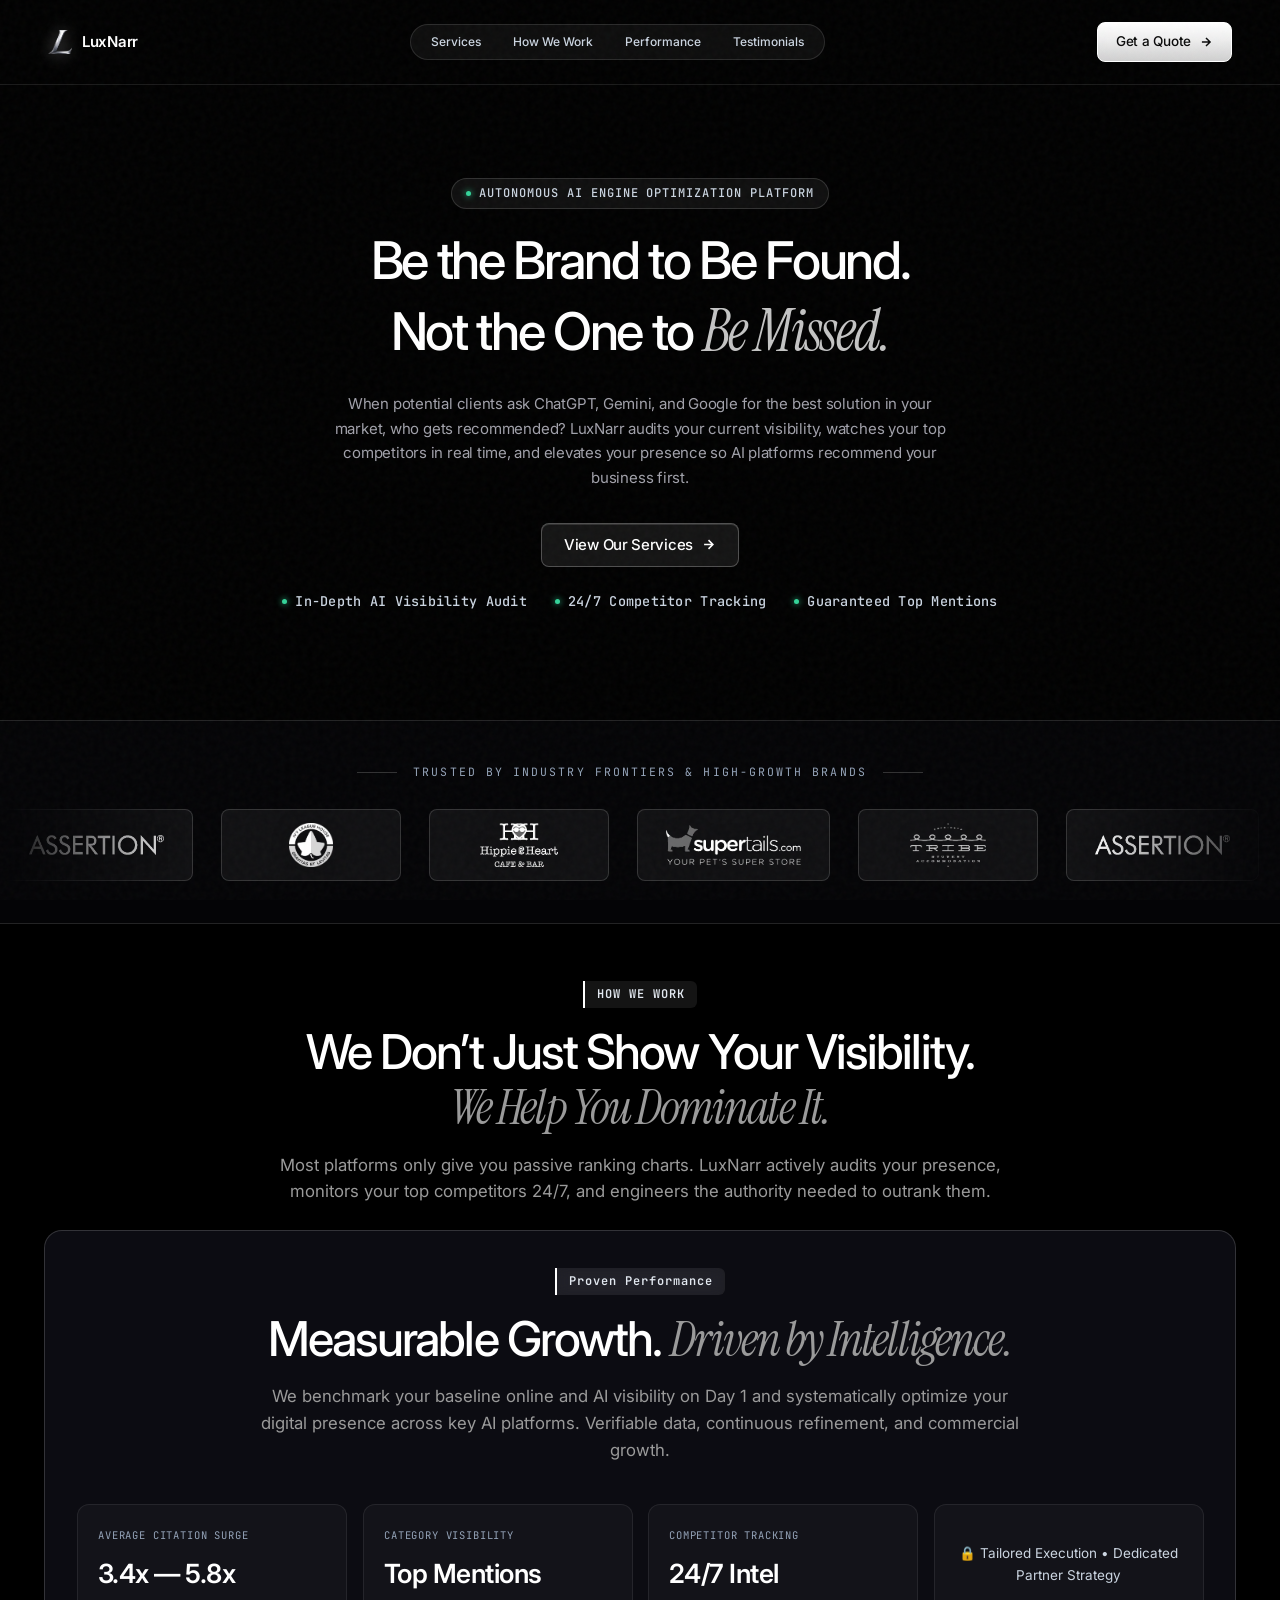
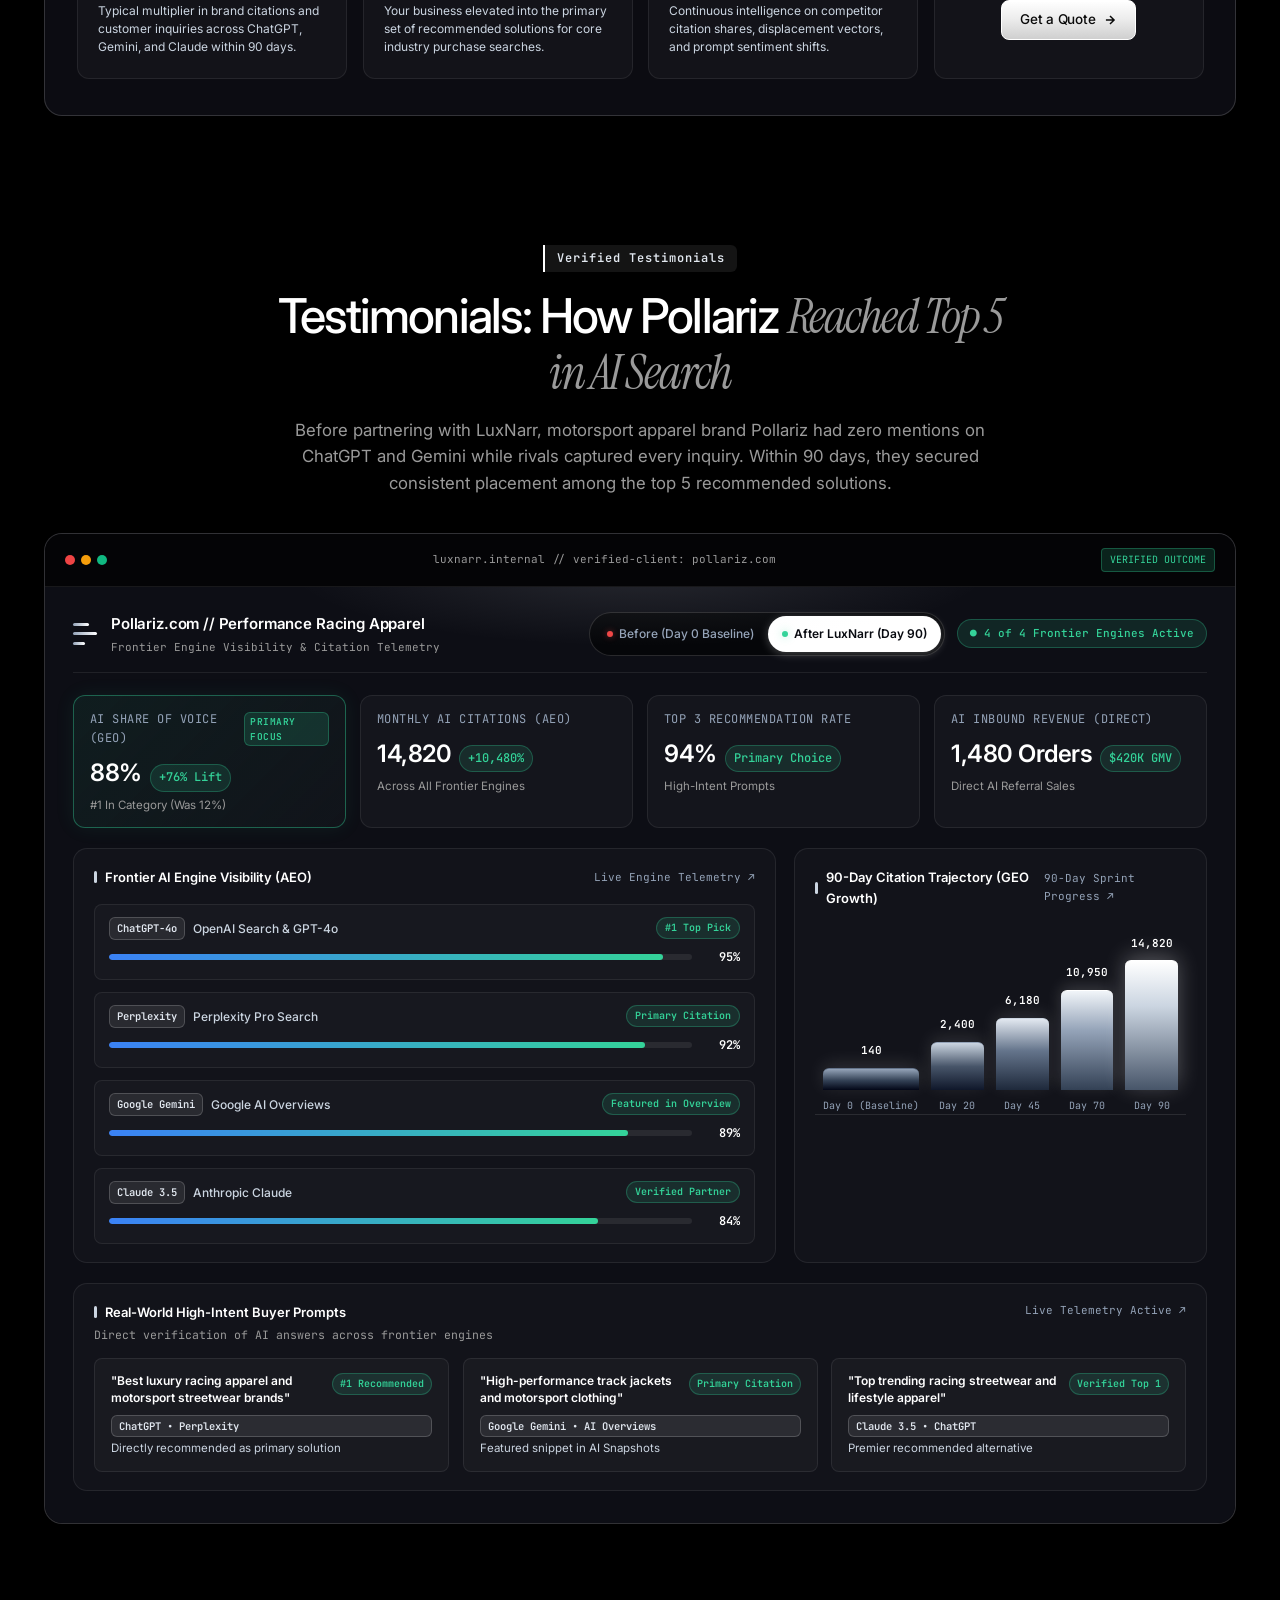
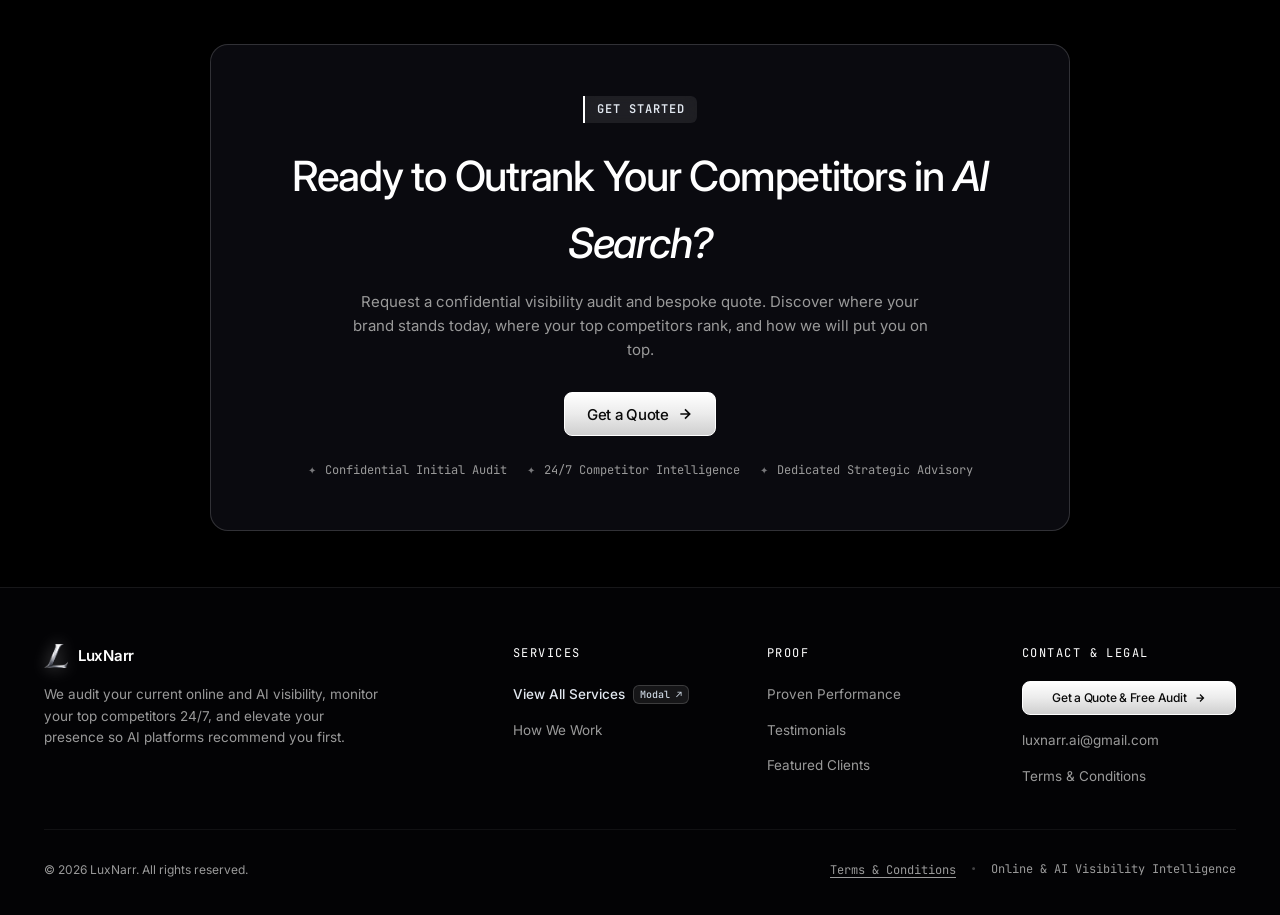
==== index.html @ e57c273e "Initial commit: LuxNarr landing page and assets" ====
<!DOCTYPE html>
<html lang="en">
<head>
  <meta charset="UTF-8">
  <meta name="viewport" content="width=device-width, initial-scale=1.0">
  <title>LuxNarr.ai — Autonomous AI Engine Optimization (GEO/AEO) & Growth Platform</title>
  <meta name="description" content="We audit your current online and AI visibility, monitor your top competitors in real time, and elevate your presence so AI platforms recommend you first.">

  <!-- Canonical & Robots -->
  <link rel="canonical" href="https://luxnarr.com/">
  <meta name="robots" content="index, follow">

  <!-- Open Graph Meta Tags -->
  <meta property="og:site_name" content="LuxNarr">
  <meta property="og:type" content="website">
  <meta property="og:url" content="https://luxnarr.com/">
  <meta property="og:title" content="LuxNarr.ai — Autonomous AI Engine Optimization (GEO/AEO) & Growth Platform">
  <meta property="og:description" content="We audit your current online and AI visibility, monitor your top competitors in real time, and elevate your presence so AI platforms recommend you first.">
  <meta property="og:image" content="https://luxnarr.com/assets/logo_clean.png">

  <!-- Twitter Card Meta Tags -->
  <meta name="twitter:card" content="summary_large_image">
  <meta name="twitter:url" content="https://luxnarr.com/">
  <meta name="twitter:title" content="LuxNarr.ai — Autonomous AI Engine Optimization (GEO/AEO) & Growth Platform">
  <meta name="twitter:description" content="We audit your current online and AI visibility, monitor your top competitors in real time, and elevate your presence so AI platforms recommend you first.">
  <meta name="twitter:image" content="https://luxnarr.com/assets/logo_clean.png">

  <!-- Force black immediately to prevent white flash -->
  <style>
    html, body { background: #000000 !important; color: #ffffff; }
  </style>

  <!-- Google Fonts: Inter (variable) + Instrument Serif (italic) + JetBrains Mono -->
  <link rel="preconnect" href="https://fonts.googleapis.com">
  <link rel="preconnect" href="https://fonts.gstatic.com" crossorigin>
  <link href="https://fonts.googleapis.com/css2?family=Instrument+Serif:ital@1&family=Inter:ital,opsz,wght@0,14..32,100..900&family=JetBrains+Mono:wght@400;500;600&display=swap" rel="stylesheet">

  <!-- Favicon: Metallic Monogram Mark -->
  <link rel="icon" type="image/png" href="assets/logo_clean.png">

  <link rel="stylesheet" href="styles.css?v=20">
</head>
<body>

  <!-- Film Grain Overlay -->
  <div class="grain" aria-hidden="true"></div>

  <!-- CloudFront Atmospheric Background Video -->
  <div class="hero-photo" aria-hidden="true">
    <video autoplay muted loop playsinline preload="auto" src="https://d8j0ntlcm91z4.cloudfront.net/user_38xzZboKViGWJOttwIXH07lWA1P/hf_20260818_072341_50851634-bbc3-4c33-9acc-7647d4db44aa.mp4" class="hero-video-bg"></video>
    <div class="hero-video-scrim"></div>
  </div>

  <div class="page-wrapper">
    <!-- TOP ROW: LUXNARR LOGO, PRIMARY NAVIGATION & GET A QUOTE -->
    <header class="header" id="site-header">
      <!-- Left: Logo Mark -->
      <a href="#top" class="logo appear appear--scale" aria-label="LuxNarr Home" style="--d: 0.08s;">
        <img src="assets/logo_clean.png" alt="LuxNarr" class="brand-logo-img" width="24" height="24">
        <span class="logo-text">LuxNarr</span>
      </a>

      <!-- Center: Navigation Menu (Issues 9 & 18) -->
      <nav class="header-nav appear appear--soft" aria-label="Main Navigation" style="--d: 0.12s;">
        <button type="button" class="header-nav-link open-services-modal-btn">Services</button>
        <a href="#how-it-works" class="header-nav-link">How We Work</a>
        <a href="#performance" class="header-nav-link">Performance</a>
        <a href="#testimonials" class="header-nav-link">Testimonials</a>
      </nav>

      <!-- Right: Get a Quote Button -->
      <button type="button" class="btn btn-solid open-quote-btn appear appear--scale" style="--d: 0.18s;">
        <span>Get a Quote</span>
        <svg class="btn-arrow" width="14" height="14" viewBox="0 0 24 24" fill="none" stroke="currentColor" stroke-width="2.5"><path d="M5 12h14M12 5l7 7-7 7"/></svg>
      </button>
    </header>

    <main>
      <!-- HERO SECTION -->
      <section class="hero" id="top">
        <div class="hero-copy">
          <!-- Eyebrow & Masked Headline (Issue 21: removed redundant brand line to elevate value prop) -->
          <div class="hero-eyebrow appear appear--soft" style="--d: 0.08s;">
            <span class="highlight-dot"></span> Autonomous AI Engine Optimization Platform
          </div>
          <h1 class="hero-headline">
            <span class="headline-line appear appear--mask" style="--d: 0.18s;">
              Be the Brand to Be Found.
            </span>
            <span class="headline-line appear appear--mask" style="--d: 0.32s;">
              Not the One to <em>Be Missed.</em>
            </span>
          </h1>

          <!-- Lede Copy -->
          <p class="lede appear appear--soft" style="--d: 0.70s;">
            When potential clients ask ChatGPT, Gemini, and Google for the best solution in your market, who gets recommended? LuxNarr audits your current visibility, watches your top competitors in real time, and elevates your presence so AI platforms recommend your business first.
          </p>

          <!-- Hero Action Button (Issue 20: distinct secondary button style) -->
          <div class="hero-actions appear appear--soft" style="--d: 0.85s;">
            <button type="button" class="btn btn-secondary btn-hero open-services-modal-btn">
              <span>View Our Services</span>
              <svg class="btn-arrow" width="15" height="15" viewBox="0 0 24 24" fill="none" stroke="currentColor" stroke-width="2.5"><path d="M5 12h14M12 5l7 7-7 7"/></svg>
            </button>
          </div>

          <!-- Subtle Highlights -->
          <div class="hero-highlights appear appear--soft" style="--d: 1.00s;">
            <span class="highlight-item"><span class="highlight-dot"></span> In-Depth AI Visibility Audit</span>
            <span class="highlight-item"><span class="highlight-dot"></span> 24/7 Competitor Tracking</span>
            <span class="highlight-item"><span class="highlight-dot"></span> Guaranteed Top Mentions</span>
          </div>
        </div>
      </section>

      <!-- CLIENT MARQUEE -->
      <section class="clients-section" id="clients">
        <div class="marquee-title reveal-on-scroll reveal-soft">TRUSTED BY INDUSTRY FRONTIERS & HIGH-GROWTH BRANDS</div>
        <div class="marquee-track-wrapper reveal-on-scroll reveal-scale stagger-1">
          <div class="marquee-track">
            <!-- Set 1 -->
            <div class="marquee-logo-card"><img src="assets/logos_clean/images-3_png_clean.png?v=2" alt="Enterprise Client Partner" class="client-logo-img" width="484" height="70" loading="lazy" decoding="async"></div>
            <div class="marquee-logo-card"><img src="assets/logos_clean/images_png_clean.png?v=2" alt="Strategic Global Brand" class="client-logo-img" width="446" height="446" loading="lazy" decoding="async"></div>
            <div class="marquee-logo-card"><img src="assets/logos_clean/images-2_png_clean.png?v=2" alt="Global Growth Partner" class="client-logo-img" width="206" height="115" loading="lazy" decoding="async"></div>
            <div class="marquee-logo-card"><img src="assets/logos_clean/images-4_png_clean.png?v=2" alt="Institutional Technology Client" class="client-logo-img" width="378" height="113" loading="lazy" decoding="async"></div>
            <div class="marquee-logo-card"><img src="assets/logos_clean/images-4_jpeg_clean.png?v=2" alt="High-Growth Innovator" class="client-logo-img" width="197" height="115" loading="lazy" decoding="async"></div>
            <!-- Set 2 (Continuous Loop) -->
            <div class="marquee-logo-card"><img src="assets/logos_clean/images-3_png_clean.png?v=2" alt="Enterprise Client Partner" class="client-logo-img" width="484" height="70" loading="lazy" decoding="async"></div>
            <div class="marquee-logo-card"><img src="assets/logos_clean/images_png_clean.png?v=2" alt="Strategic Global Brand" class="client-logo-img" width="446" height="446" loading="lazy" decoding="async"></div>
            <div class="marquee-logo-card"><img src="assets/logos_clean/images-2_png_clean.png?v=2" alt="Global Growth Partner" class="client-logo-img" width="206" height="115" loading="lazy" decoding="async"></div>
            <div class="marquee-logo-card"><img src="assets/logos_clean/images-4_png_clean.png?v=2" alt="Institutional Technology Client" class="client-logo-img" width="378" height="113" loading="lazy" decoding="async"></div>
            <div class="marquee-logo-card"><img src="assets/logos_clean/images-4_jpeg_clean.png?v=2" alt="High-Growth Innovator" class="client-logo-img" width="197" height="115" loading="lazy" decoding="async"></div>
          </div>
        </div>
      </section>

      <!-- HOW WE WORK SECTION -->
      <section class="platform-section" id="how-it-works">
        <div class="content-container">
          <div class="section-header reveal-on-scroll reveal-soft" style="margin-bottom: 0;">
            <span class="section-tag">HOW WE WORK</span>
            <h2 class="section-title">We Don’t Just Show Your Visibility.<br><em>We Help You Dominate It.</em></h2>
            <p class="section-desc">
              Most platforms only give you passive ranking charts. LuxNarr actively audits your presence, monitors your top competitors 24/7, and engineers the authority needed to outrank them.
            </p>
          </div>
        </div>
      </section>

      <!-- PROVEN PERFORMANCE (STRATEGIC IMPACT) -->
      <section class="platform-section" id="performance">
        <div class="content-container">
          <div class="scorecard-panel reveal-on-scroll reveal-scale" style="background: rgba(18, 18, 26, 0.7);">
            <div class="section-header" style="margin-bottom: 40px;">
              <span class="section-tag">Proven Performance</span>
              <h2 class="section-title">Measurable Growth. <em>Driven by Intelligence.</em></h2>
              <p class="section-desc">
                We benchmark your baseline online and AI visibility on Day 1 and systematically optimize your digital presence across key AI platforms. Verifiable data, continuous refinement, and commercial growth.
              </p>
            </div>

            <div class="scorecard-grid">
              <div class="score-card reveal-on-scroll reveal-soft stagger-1">
                <div class="score-lbl">AVERAGE CITATION SURGE</div>
                <div class="score-val">3.4x — 5.8x</div>
                <div class="score-diff" style="color: #cbd5e1;">Typical multiplier in brand citations and customer inquiries across ChatGPT, Gemini, and Claude within 90 days.</div>
              </div>
              <div class="score-card reveal-on-scroll reveal-soft stagger-2">
                <div class="score-lbl">CATEGORY VISIBILITY</div>
                <div class="score-val">Top Mentions</div>
                <div class="score-diff" style="color: #cbd5e1;">Your business elevated into the primary set of recommended solutions for core industry purchase searches.</div>
              </div>
              <div class="score-card reveal-on-scroll reveal-soft stagger-3">
                <div class="score-lbl">COMPETITOR TRACKING</div>
                <div class="score-val">24/7 Intel</div>
                <div class="score-diff" style="color: #cbd5e1;">Continuous intelligence on competitor citation shares, displacement vectors, and prompt sentiment shifts.</div>
              </div>
              <div class="score-card reveal-on-scroll reveal-soft stagger-4" style="display: flex; flex-direction: column; justify-content: center; align-items: center; text-align: center;">
                <div style="font-size: var(--text-sm); color: #cbd5e1; margin-bottom: 14px;">🔒 Tailored Execution • Dedicated Partner Strategy</div>
                <button type="button" class="btn btn-solid open-quote-btn">
                  <span>Get a Quote</span>
                  <svg class="btn-arrow" width="14" height="14" viewBox="0 0 24 24" fill="none" stroke="currentColor" stroke-width="2.5"><path d="M5 12h14M12 5l7 7-7 7"/></svg>
                </button>
              </div>
            </div>
          </div>
        </div>
      </section>

      <!-- TESTIMONIALS (PROVEN OUTCOMES: POLLARIZ) -->
      <section class="platform-section" id="testimonials">
        <div class="content-container">
          <div class="section-header reveal-on-scroll reveal-soft">
            <span class="section-tag">Verified Testimonials</span>
            <h2 class="section-title">Testimonials: How Pollariz <em>Reached Top 5 in AI Search</em></h2>
            <p class="section-desc">
              Before partnering with LuxNarr, motorsport apparel brand Pollariz had zero mentions on ChatGPT and Gemini while rivals captured every inquiry. Within 90 days, they secured consistent placement among the top 5 recommended solutions.
            </p>
          </div>

          <!-- Dossier Mockup Frame with Authentic SEO/AEO/GEO Dashboard UI -->
          <div class="case-study-frame reveal-on-scroll reveal-scale">
            <div class="frame-header">
              <div class="frame-dots">
                <span class="dot red"></span>
                <span class="dot yellow"></span>
                <span class="dot green"></span>
              </div>
              <span class="frame-url">luxnarr.internal // verified-client: pollariz.com</span>
              <span class="frame-badge">VERIFIED OUTCOME</span>
            </div>

            <!-- Single Unified Realistic SEO/AEO/GEO Dashboard UI -->
            <div class="dash-board-ui" id="pollariz-dash-ui">
              <!-- Top Bar: Brand, Status, and Direct Before/After Toggle Pill -->
              <div class="dash-top-bar">
                <div class="dash-brand-block">
                  <div class="dash-brand-icon" aria-hidden="true">
                    <span></span><span></span><span></span>
                  </div>
                  <div>
                    <span class="dash-brand-name">Pollariz.com // Performance Racing Apparel</span>
                    <div class="dash-brand-sub">Frontier Engine Visibility &amp; Citation Telemetry</div>
                  </div>
                </div>

                <!-- Direct Before/After Toggle on top of the dashboard -->
                <div class="dash-toggle-wrap">
                  <div class="dash-toggle-group" role="tablist" aria-label="Pollariz Performance Timeline">
                    <button type="button" class="dash-toggle-btn" id="btn-show-before" role="tab" aria-selected="false">
                      <span class="toggle-dot toggle-dot-red" aria-hidden="true"></span>
                      <span>Before (Day 0 Baseline)</span>
                    </button>
                    <button type="button" class="dash-toggle-btn active" id="btn-show-after" role="tab" aria-selected="true">
                      <span class="toggle-dot toggle-dot-active" aria-hidden="true"></span>
                      <span>After LuxNarr (Day 90)</span>
                    </button>
                  </div>
                  <span class="dash-status-pill" id="dash-status-pill">● 4 of 4 Frontier Engines Active</span>
                </div>
              </div>

              <!-- 4 Core SEO / AEO / GEO KPI Cards -->
              <div class="dash-kpi-strip">
                <div class="dash-kpi-card dash-kpi-card--hero reveal-on-scroll reveal-soft stagger-1">
                  <div class="dash-kpi-lbl">AI Share of Voice (GEO) <span class="hero-kpi-badge">Primary Focus</span></div>
                  <div class="dash-kpi-val-row">
                    <span class="dash-kpi-num" id="dash-kpi-share">88%</span>
                    <span class="dash-mini-badge badge-pos" id="dash-badge-share">+76% Lift</span>
                  </div>
                  <div class="dash-kpi-subtext" id="dash-sub-share">#1 In Category (Was 12%)</div>
                </div>

                <div class="dash-kpi-card reveal-on-scroll reveal-soft stagger-2">
                  <div class="dash-kpi-lbl">Monthly AI Citations (AEO)</div>
                  <div class="dash-kpi-val-row">
                    <span class="dash-kpi-num" id="dash-kpi-citations">14,820</span>
                    <span class="dash-mini-badge badge-pos" id="dash-badge-citations">+10,480%</span>
                  </div>
                  <div class="dash-kpi-subtext" id="dash-sub-citations">Across All Frontier Engines</div>
                </div>

                <div class="dash-kpi-card reveal-on-scroll reveal-soft stagger-3">
                  <div class="dash-kpi-lbl">Top 3 Recommendation Rate</div>
                  <div class="dash-kpi-val-row">
                    <span class="dash-kpi-num" id="dash-kpi-recs">94%</span>
                    <span class="dash-mini-badge badge-pos" id="dash-badge-recs">Primary Choice</span>
                  </div>
                  <div class="dash-kpi-subtext" id="dash-sub-recs">High-Intent Prompts</div>
                </div>

                <div class="dash-kpi-card reveal-on-scroll reveal-soft stagger-4">
                  <div class="dash-kpi-lbl">AI Inbound Revenue (Direct)</div>
                  <div class="dash-kpi-val-row">
                    <span class="dash-kpi-num" id="dash-kpi-pipeline">1,480 Orders</span>
                    <span class="dash-mini-badge badge-pos" id="dash-badge-pipeline">$420K GMV</span>
                  </div>
                  <div class="dash-kpi-subtext" id="dash-sub-pipeline">Direct AI Referral Sales</div>
                </div>
              </div>


              <!-- Middle Split Grid: Frontier Engine Breakdown + 90-Day Trajectory Chart -->
              <div class="dash-split-grid">
                <!-- Left: Frontier Engine Visibility Breakdown (AEO/GEO) -->
                <div class="dash-card reveal-on-scroll reveal-left stagger-1">
                  <div class="dash-card-header">
                    <span class="dash-card-title">Frontier AI Engine Visibility (AEO)</span>
                    <span class="dash-card-link">Live Engine Telemetry ↗</span>
                  </div>
                  <div class="dash-engine-list">
                    <!-- ChatGPT -->
                    <div class="dash-engine-row">
                      <div class="dash-engine-meta">
                        <span class="dash-engine-tag">ChatGPT-4o</span>
                        <span class="dash-engine-name">OpenAI Search &amp; GPT-4o</span>
                        <span class="dash-engine-status badge-pos" id="engine-chatgpt-badge">#1 Top Pick</span>
                      </div>
                      <div class="dash-engine-bar-wrap">
                        <div class="dash-engine-meter">
                          <div class="dash-engine-fill" id="engine-chatgpt-fill" style="width: 95%;"></div>
                        </div>
                        <span class="dash-engine-pct" id="engine-chatgpt-val">95%</span>
                      </div>
                    </div>

                    <!-- Perplexity -->
                    <div class="dash-engine-row">
                      <div class="dash-engine-meta">
                        <span class="dash-engine-tag">Perplexity</span>
                        <span class="dash-engine-name">Perplexity Pro Search</span>
                        <span class="dash-engine-status badge-pos" id="engine-perp-badge">Primary Citation</span>
                      </div>
                      <div class="dash-engine-bar-wrap">
                        <div class="dash-engine-meter">
                          <div class="dash-engine-fill" id="engine-perp-fill" style="width: 92%;"></div>
                        </div>
                        <span class="dash-engine-pct" id="engine-perp-val">92%</span>
                      </div>
                    </div>

                    <!-- Gemini -->
                    <div class="dash-engine-row">
                      <div class="dash-engine-meta">
                        <span class="dash-engine-tag">Google Gemini</span>
                        <span class="dash-engine-name">Google AI Overviews</span>
                        <span class="dash-engine-status badge-pos" id="engine-gemini-badge">Featured in Overview</span>
                      </div>
                      <div class="dash-engine-bar-wrap">
                        <div class="dash-engine-meter">
                          <div class="dash-engine-fill" id="engine-gemini-fill" style="width: 89%;"></div>
                        </div>
                        <span class="dash-engine-pct" id="engine-gemini-val">89%</span>
                      </div>
                    </div>

                    <!-- Claude -->
                    <div class="dash-engine-row">
                      <div class="dash-engine-meta">
                        <span class="dash-engine-tag">Claude 3.5</span>
                        <span class="dash-engine-name">Anthropic Claude</span>
                        <span class="dash-engine-status badge-pos" id="engine-claude-badge">Verified Partner</span>
                      </div>
                      <div class="dash-engine-bar-wrap">
                        <div class="dash-engine-meter">
                          <div class="dash-engine-fill" id="engine-claude-fill" style="width: 84%;"></div>
                        </div>
                        <span class="dash-engine-pct" id="engine-claude-val">84%</span>
                      </div>
                    </div>
                  </div>
                </div>

                <!-- Right: 90-Day AI Citation Trajectory Chart -->
                <div class="dash-card reveal-on-scroll reveal-right stagger-2">
                  <div class="dash-card-header">
                    <span class="dash-card-title">90-Day Citation Trajectory (GEO Growth)</span>
                    <span class="dash-card-link">90-Day Sprint Progress ↗</span>
                  </div>
                  <div class="dash-stepped-chart">
                    <div class="dash-stepped-col">
                      <span class="dash-stepped-val" id="chart-val-1">140</span>
                      <div class="dash-stepped-bar bar-step-1" id="chart-bar-1"></div>
                      <span class="dash-stepped-label"><span class="dash-day-title">Day 0</span> <span class="dash-day-sub">(Baseline)</span></span>
                    </div>
                    <div class="dash-stepped-col">
                      <span class="dash-stepped-val" id="chart-val-2">2,400</span>
                      <div class="dash-stepped-bar bar-step-2" id="chart-bar-2"></div>
                      <span class="dash-stepped-label">Day 20</span>
                    </div>
                    <div class="dash-stepped-col">
                      <span class="dash-stepped-val" id="chart-val-3">6,180</span>
                      <div class="dash-stepped-bar bar-step-3" id="chart-bar-3"></div>
                      <span class="dash-stepped-label">Day 45</span>
                    </div>
                    <div class="dash-stepped-col">
                      <span class="dash-stepped-val" id="chart-val-4">10,950</span>
                      <div class="dash-stepped-bar bar-step-4" id="chart-bar-4"></div>
                      <span class="dash-stepped-label">Day 70</span>
                    </div>
                    <div class="dash-stepped-col">
                      <span class="dash-stepped-val" id="chart-val-5">14,820</span>
                      <div class="dash-stepped-bar bar-step-5" id="chart-bar-5"></div>
                      <span class="dash-stepped-label">Day 90</span>
                    </div>
                  </div>
                </div>
              </div>

              <!-- Bottom: High-Intent Monitored Buyer Queries (Real Prompts & Proof) -->
              <div class="dash-cohorts-wrap reveal-on-scroll reveal-soft stagger-3">
                <div class="dash-cohort-header">
                  <div>
                    <span class="dash-card-title">Real-World High-Intent Buyer Prompts</span>
                    <div class="dash-cohort-subtitle">Direct verification of AI answers across frontier engines</div>
                  </div>
                  <span class="dash-card-link">Live Telemetry Active ↗</span>
                </div>
                <div class="dash-cohort-grid">
                  <div class="dash-cohort-item reveal-on-scroll reveal-soft stagger-1">
                    <div class="dash-cohort-top">
                      <span class="dash-cohort-query">"Best luxury racing apparel and motorsport streetwear brands"</span>
                      <span class="dash-cohort-badge badge-pos" id="query-badge-1">#1 Recommended</span>
                    </div>
                    <div class="dash-cohort-sub">
                      <span class="dash-engine-tag">ChatGPT • Perplexity</span>
                      <span class="dash-query-desc" id="query-desc-1">Directly recommended as primary solution</span>
                    </div>
                  </div>

                  <div class="dash-cohort-item reveal-on-scroll reveal-soft stagger-2">
                    <div class="dash-cohort-top">
                      <span class="dash-cohort-query">"High-performance track jackets and motorsport clothing"</span>
                      <span class="dash-cohort-badge badge-pos" id="query-badge-2">Primary Citation</span>
                    </div>
                    <div class="dash-cohort-sub">
                      <span class="dash-engine-tag">Google Gemini • AI Overviews</span>
                      <span class="dash-query-desc" id="query-desc-2">Featured snippet in AI Snapshots</span>
                    </div>
                  </div>

                  <div class="dash-cohort-item reveal-on-scroll reveal-soft stagger-3">
                    <div class="dash-cohort-top">
                      <span class="dash-cohort-query">"Top trending racing streetwear and lifestyle apparel"</span>
                      <span class="dash-cohort-badge badge-pos" id="query-badge-3">Verified Top 1</span>
                    </div>
                    <div class="dash-cohort-sub">
                      <span class="dash-engine-tag">Claude 3.5 • ChatGPT</span>
                      <span class="dash-query-desc" id="query-desc-3">Premier recommended alternative</span>
                    </div>
                  </div>
                </div>
              </div>
            </div>
          </div>
        </div>
      </section>

      <!-- CALL TO ACTION BANNER -->
      <section class="platform-section" id="contact">
        <div class="content-container">
          <div class="scorecard-panel reveal-on-scroll reveal-scale" style="text-align: center; max-width: 860px; margin: 0 auto; padding: 50px 30px;">
            <span class="section-tag reveal-on-scroll reveal-soft" style="margin-bottom: 20px;">GET STARTED</span>
            <h2 class="reveal-on-scroll reveal-soft stagger-1" style="font-size: clamp(1.8rem, 3.5vw, 2.6rem); font-weight: 500; letter-spacing: -0.03em; margin-bottom: 14px;">
              Ready to Outrank Your Competitors in <em>AI Search?</em>
            </h2>
            <p class="reveal-on-scroll reveal-soft stagger-2" style="color: var(--muted); font-size: var(--text-base); max-width: 580px; margin: 0 auto 30px; line-height: 1.6;">
              Request a confidential visibility audit and bespoke quote. Discover where your brand stands today, where your top competitors rank, and how we will put you on top.
            </p>
            <button type="button" class="btn btn-solid btn-hero open-quote-btn reveal-on-scroll reveal-scale stagger-3">
              <span>Get a Quote</span>
              <svg class="btn-arrow" width="16" height="16" viewBox="0 0 24 24" fill="none" stroke="currentColor" stroke-width="2.5"><path d="M5 12h14M12 5l7 7-7 7"/></svg>
            </button>
            <div class="reveal-on-scroll reveal-soft stagger-4" style="display: flex; justify-content: center; gap: 20px; font-family: var(--font-mono); font-size: var(--text-xs); color: var(--muted); margin-top: 24px; flex-wrap: wrap;">
              <span><span class="feature-bullet">✦</span> Confidential Initial Audit</span>
              <span><span class="feature-bullet">✦</span> 24/7 Competitor Intelligence</span>
              <span><span class="feature-bullet">✦</span> Dedicated Strategic Advisory</span>
            </div>
          </div>
        </div>
      </section>
    </main>

    <!-- LUXURY FOOTER -->
    <footer class="site-footer">
      <div class="content-container">
        <div class="footer-grid">
          <div class="reveal-on-scroll reveal-soft stagger-1">
            <a href="#top" class="logo" style="margin-bottom: 16px;">
              <img src="assets/logo_clean.png" alt="LuxNarr" class="brand-logo-img" width="24" height="24">
              <span>LuxNarr</span>
            </a>
            <p style="font-size: var(--text-sm); color: var(--muted); line-height: 1.6; max-width: 340px; margin-bottom: 16px;">
              We audit your current online and AI visibility, monitor your top competitors 24/7, and elevate your presence so AI platforms recommend you first.
            </p>
          </div>

          <div class="reveal-on-scroll reveal-soft stagger-2">
            <div class="footer-col-title">Services</div>
            <ul class="footer-links-list">
              <li>
                <button type="button" class="open-services-modal-btn footer-action-btn">
                  <span>View All Services</span>
                  <span class="footer-action-badge">Modal ↗</span>
                </button>
              </li>
              <li><a href="#how-it-works" class="footer-nav-link"><span>How We Work</span><span class="footer-link-arrow">→</span></a></li>
            </ul>
          </div>

          <div class="reveal-on-scroll reveal-soft stagger-3">
            <div class="footer-col-title">Proof</div>
            <ul class="footer-links-list">
              <li><a href="#performance" class="footer-nav-link"><span>Proven Performance</span><span class="footer-link-arrow">→</span></a></li>
              <li><a href="#testimonials" class="footer-nav-link"><span>Testimonials</span><span class="footer-link-arrow">→</span></a></li>
              <li><a href="#clients" class="footer-nav-link"><span>Featured Clients</span><span class="footer-link-arrow">→</span></a></li>
            </ul>
          </div>

          <div class="reveal-on-scroll reveal-soft stagger-4">
            <div class="footer-col-title">Contact &amp; Legal</div>
            <div style="margin-bottom: 12px;">
              <button type="button" class="btn btn-solid btn-sm open-quote-btn" style="width: 100%; justify-content: center;">
                <span>Get a Quote &amp; Free Audit</span>
                <svg class="btn-arrow" width="12" height="12" viewBox="0 0 24 24" fill="none" stroke="currentColor" stroke-width="2.5"><path d="M5 12h14M12 5l7 7-7 7"/></svg>
              </button>
            </div>
            <ul class="footer-links-list">
              <li><a href="mailto:luxnarr.ai@gmail.com" class="footer-nav-link"><span>luxnarr.ai@gmail.com</span><span class="footer-link-arrow">↗</span></a></li>
              <li><button type="button" class="open-terms-modal-btn footer-nav-link"><span>Terms &amp; Conditions</span><span class="footer-link-arrow">↗</span></button></li>
            </ul>
          </div>
        </div>

        <div class="footer-bottom reveal-on-scroll reveal-soft stagger-5">
          <div>
            © <span id="current-year">2026</span> LuxNarr. All rights reserved.
          </div>
          <div style="display: flex; gap: 14px; font-family: var(--font-mono); font-size: var(--text-xs); align-items: center; flex-wrap: wrap;">
            <button type="button" class="open-terms-modal-btn footer-legal-btn">Terms &amp; Conditions</button>
            <span style="color: rgba(255,255,255,0.25);">•</span>
            <span>Online &amp; AI Visibility Intelligence</span>
          </div>
        </div>
      </div>
    </footer>
  </div>

  <!-- INTERACTIVE TERMS & CONDITIONS MODAL -->
  <div class="modal-overlay" id="terms-modal" aria-hidden="true">
    <div class="services-modal-card terms-modal-card" role="dialog" aria-modal="true" aria-labelledby="terms-modal-title">
      <button type="button" class="modal-close-btn" id="terms-modal-close-btn" aria-label="Close terms modal">
        <svg width="14" height="14" viewBox="0 0 24 24" fill="none" stroke="currentColor" stroke-width="2.5"><path d="M18 6L6 18M6 6l12 12"/></svg>
      </button>

      <div class="services-modal-header" style="margin-bottom: 20px;">
        <span class="section-tag" style="margin-bottom: 12px;">LEGAL AGREEMENT</span>
        <h2 id="terms-modal-title" style="font-size: clamp(1.6rem, 2.5vw, 2.2rem); font-weight: 500; color: #ffffff; letter-spacing: -0.03em; margin-bottom: 8px;">
          Terms &amp; <em>Conditions</em>
        </h2>
        <p style="font-size: var(--text-sm); color: var(--muted); line-height: 1.6;">
          Last Updated: October 1, 2026 • Governing Law: India • Domain: <a href="https://luxnarr.com" style="color: #60a5fa; text-decoration: underline;">luxnarr.com</a>
        </p>
      </div>

      <div class="terms-modal-body" style="color: #cbd5e1; font-size: 13.5px; line-height: 1.75; display: flex; flex-direction: column; gap: 18px; max-height: 58vh; overflow-y: auto; padding-right: 12px; margin-bottom: 24px;">
        <p>Welcome to <strong>Luxnarr</strong> ("Luxnarr," "we," "us," or "our"). These Terms and Conditions ("Terms") govern your access to and use of our website at <a href="https://luxnarr.com" style="color: #60a5fa; text-decoration: underline;">luxnarr.com</a> (the "Site") and all associated services, audits, strategies, software, and deliverables provided by Luxnarr (collectively, the "Services").</p>
        
        <p>By accessing our Site, requesting a quote or audit, or engaging Luxnarr for services, you ("Client," "User," or "you") agree to be bound by these Terms. If you do not agree to these Terms, you must not access our Site or use our Services.</p>

        <h4 style="color: #ffffff; font-size: 15px; font-weight: 600; margin-top: 10px;">1. Nature of Business &amp; Service Description</h4>
        <p>Luxnarr operates as an autonomous AI Engine Optimization (GEO / Generative Engine Optimization), Answer Engine Optimization (AEO), and digital visibility advisory firm. Our Services include, but are not limited to:</p>
        <ul style="padding-left: 20px; display: flex; flex-direction: column; gap: 6px;">
          <li>Online visibility and search engine audits.</li>
          <li>Real-time competitor tracking and LLM intelligence.</li>
          <li>Generative Engine Optimization (GEO) and Answer Engine Optimization (AEO) strategy.</li>
          <li>Digital PR, authority engineering, web development, AI chatbot integration, and digital advertising advisory.</li>
        </ul>

        <h4 style="color: #ffffff; font-size: 15px; font-weight: 600; margin-top: 10px;">2. Third-Party AI Engine Disclaimer &amp; Best-Effort Basis</h4>
        <ol style="padding-left: 20px; display: flex; flex-direction: column; gap: 8px;">
          <li><strong>Independent Third-Party Platforms:</strong> Luxnarr optimizes visibility across third-party artificial intelligence engines, large language models (LLMs), and search platforms, including OpenAI (ChatGPT), Google (Gemini &amp; AI Overviews), Perplexity AI, Anthropic (Claude), and others.</li>
          <li><strong>No Guarantee of Specific Outputs:</strong> Third-party AI platforms autonomously update their algorithms, parameters, crawling indexes, and response generation mechanisms without notice. Consequently:
            <ul style="padding-left: 18px; margin-top: 6px; display: flex; flex-direction: column; gap: 4px;">
              <li>Luxnarr provides all optimization, advisory, and audit services on a <strong>best-effort and consulting basis</strong>.</li>
              <li>Luxnarr <strong>does not guarantee</strong> specific, permanent, or absolute ranking placements, citation guarantees, or exact response outputs within third-party LLMs.</li>
            </ul>
          </li>
          <li><strong>No Endorsement or Affiliation:</strong> Luxnarr is an independent service provider and is not officially affiliated with, endorsed by, or sponsored by OpenAI, Google, Perplexity, or Anthropic.</li>
        </ol>

        <h4 style="color: #ffffff; font-size: 15px; font-weight: 600; margin-top: 10px;">3. Engagement, Statement of Work (SOW) &amp; Payment Terms</h4>
        <ol style="padding-left: 20px; display: flex; flex-direction: column; gap: 8px;">
          <li><strong>Service Agreements:</strong> Specific deliverables, timelines, retainers, and fees for engaged clients will be governed by individual proposals, invoices, or Statements of Work (SOW) issued by Luxnarr.</li>
          <li><strong>Fee Structures:</strong> Services may be billed under one-time audit fees, recurring monthly/annual/quarterly retainers, or Statement of Work (SOW) issued by Luxnarr.</li>
          <li><strong>Invoicing &amp; Payments:</strong>
            <ul style="padding-left: 18px; margin-top: 6px; display: flex; flex-direction: column; gap: 4px;">
              <li>All payments are due according to the schedule specified in the invoice or SOW.</li>
              <li>Late payment may result in immediate suspension or delay of active optimization work and audit monitoring, and late payment can cause penalty charges according to usage such as time, money, manpower, visits, etc.</li>
            </ul>
          </li>
          <li><strong>Refund Policy:</strong> Unless explicitly agreed upon in a written contract signed by Luxnarr, all audit fees, setup costs, and consulting retainers are <strong>non-refundable</strong> once work has commenced.</li>
        </ol>

        <h4 style="color: #ffffff; font-size: 15px; font-weight: 600; margin-top: 10px;">4. Intellectual Property Rights</h4>
        <ol style="padding-left: 20px; display: flex; flex-direction: column; gap: 8px;">
          <li><strong>Luxnarr Intellectual Property:</strong> Luxnarr retains all rights, title, and interest in and to its proprietary methodologies, audit frameworks, tracking algorithms, reporting formats, website design, trademarks, and code base.</li>
          <li><strong>Client Deliverables &amp; Data:</strong> Upon full payment of all applicable fees, the Client receives a non-exclusive, non-transferable license to use the final audit reports, custom content, and strategic deliverables created specifically for the Client's internal business use.</li>
          <li><strong>Client Trademarks:</strong> The Client grants Luxnarr a non-exclusive license to use the Client’s name, logo, and brand marks solely for the purpose of performing the Services and, unless agreed otherwise in writing, displaying the Client as a case study or reference partner.</li>
        </ol>

        <h4 style="color: #ffffff; font-size: 15px; font-weight: 600; margin-top: 10px;">5. Confidentiality &amp; Non-Disclosure</h4>
        <ol style="padding-left: 20px; display: flex; flex-direction: column; gap: 8px;">
          <li><strong>Confidential Information:</strong> Both parties agree to protect and keep confidential any non-public business information, proprietary data, visibility telemetry, customer lists, or proprietary tools shared during the course of the engagement.</li>
          <li><strong>Audit Telemetry:</strong> Initial visibility requests submitted via our Site are kept strictly confidential and will never be sold or shared with external third parties.</li>
        </ol>

        <h4 style="color: #ffffff; font-size: 15px; font-weight: 600; margin-top: 10px;">6. Client Responsibility &amp; Acceptable Use</h4>
        <ol style="padding-left: 20px; display: flex; flex-direction: column; gap: 8px;">
          <li><strong>Accurate Information:</strong> You agree to provide true, accurate, and complete brand information when requesting a quote or visibility audit.</li>
          <li><strong>Prohibited Activities:</strong> You agree not to:
            <ul style="padding-left: 18px; margin-top: 6px; display: flex; flex-direction: column; gap: 4px;">
              <li>Misrepresent your organization or attempt to audit brands without proper authority.</li>
              <li>Attempt to reverse-engineer, decompile, or copy Luxnarr’s site code or tracking software.</li>
              <li>Use our Services for unlawful purposes or in violation of applicable laws.</li>
            </ul>
          </li>
          <li><strong>Confidential Agreements:</strong> You agree not to share any confidential agreement papers or documents provided by Luxnarr side, otherwise legal action may occur.</li>
        </ol>

        <h4 style="color: #ffffff; font-size: 15px; font-weight: 600; margin-top: 10px;">7. Limitation of Liability &amp; Indemnification</h4>
        <ol style="padding-left: 20px; display: flex; flex-direction: column; gap: 8px;">
          <li><strong>Limitation of Damages:</strong> To the maximum extent permitted by applicable law, Luxnarr shall not be liable for any indirect, incidental, consequential, special, or punitive damages, including loss of profits, revenue, data, or business opportunities arising out of or in connection with the Services or Site.</li>
          <li><strong>Cap on Liability:</strong> In no event shall Luxnarr's total cumulative liability exceed the total amount actually paid by the Client to Luxnarr for the specific service giving rise to the claim during the preceding three (3) months.</li>
          <li><strong>Indemnification:</strong> You agree to defend, indemnify, and hold harmless Luxnarr from any claims, losses, liabilities, costs, or expenses (including reasonable attorney fees) arising from your breach of these Terms or misuse of our Services.</li>
        </ol>

        <h4 style="color: #ffffff; font-size: 15px; font-weight: 600; margin-top: 10px;">8. Term and Termination</h4>
        <ol style="padding-left: 20px; display: flex; flex-direction: column; gap: 8px;">
          <li><strong>Termination for Convenience:</strong> Either party may terminate an ongoing retainer service according to the notice period specified in the applicable SOW or invoice (typically 30 days written notice).</li>
          <li><strong>Termination for Breach:</strong> Luxnarr reserves the right to immediately terminate or suspend access to Services or website forms in the event of non-payment or breach of these Terms.</li>
        </ol>

        <h4 style="color: #ffffff; font-size: 15px; font-weight: 600; margin-top: 10px;">9. Governing Law &amp; Dispute Resolution</h4>
        <ol style="padding-left: 20px; display: flex; flex-direction: column; gap: 8px;">
          <li><strong>Jurisdiction:</strong> These Terms and any disputes arising out of or related to them shall be governed by and construed in accordance with the <strong>laws of India</strong>, without regard to conflict of law principles.</li>
          <li><strong>Dispute Resolution:</strong> In the event of any claim or dispute, the parties agree to first attempt resolution through good-faith informal negotiations. If unresolved, the dispute shall be submitted to the exclusive jurisdiction of the competent courts located in <strong>India</strong>.</li>
        </ol>

        <h4 style="color: #ffffff; font-size: 15px; font-weight: 600; margin-top: 10px;">10. Modifications to Terms</h4>
        <p>Luxnarr reserves the right to update or modify these Terms at any time without prior notice. The updated version will be indicated by an updated "Last Updated" date at the top of this page. Continued use of our Site or Services after any changes constitutes your acceptance of the new Terms.</p>

        <h4 style="color: #ffffff; font-size: 15px; font-weight: 600; margin-top: 10px;">11. Contact Information</h4>
        <p>If you have any questions or concerns regarding these Terms and Conditions, please contact us at:</p>
        <ul style="padding-left: 20px; display: flex; flex-direction: column; gap: 4px;">
          <li><strong>Trade Name:</strong> Luxnarr (Since 2026)</li>
          <li><strong>Contact Email:</strong> <a href="mailto:luxnarr.ai@gmail.com" style="color: #60a5fa; text-decoration: underline;">luxnarr.ai@gmail.com</a></li>
          <li><strong>Website:</strong> <a href="https://luxnarr.com" style="color: #60a5fa; text-decoration: underline;">https://luxnarr.com</a></li>
        </ul>
      </div>
    </div>
  </div>

  <!-- INTERACTIVE SERVICES SHOWCASE MODAL -->
  <div class="modal-overlay" id="services-modal" aria-hidden="true">
    <div class="services-modal-card" role="dialog" aria-modal="true" aria-labelledby="services-modal-title">
      <button type="button" class="modal-close-btn" id="services-modal-close-btn" aria-label="Close services modal">
        <svg width="14" height="14" viewBox="0 0 24 24" fill="none" stroke="currentColor" stroke-width="2.5"><path d="M18 6L6 18M6 6l12 12"/></svg>
      </button>

      <div class="services-modal-header">
        <span class="section-tag" style="margin-bottom: 12px;">SPECIALIZED CAPABILITIES</span>
        <h2 id="services-modal-title" style="font-size: clamp(1.6rem, 2.5vw, 2.2rem); font-weight: 500; color: #ffffff; letter-spacing: -0.03em; margin-bottom: 8px;">
          Our Core <em>Services</em>
        </h2>
        <p style="font-size: var(--text-sm); color: var(--muted); line-height: 1.6; max-width: 580px;">
          Autonomous visibility engineering, competitor tracking, and high-impact digital presence systems.
        </p>
      </div>

      <div class="services-direct-list">
        <!-- Service 1 -->
        <div class="service-direct-item open-quote-btn">
          <span class="service-direct-idx">01</span>
          <span class="service-direct-name">Monitor Google Search &amp; AI Platform Visibility</span>
          <span class="service-direct-arrow">→</span>
        </div>

        <!-- Service 2 -->
        <div class="service-direct-item open-quote-btn">
          <span class="service-direct-idx">02</span>
          <span class="service-direct-name">In-Depth Competitor Analysis</span>
          <span class="service-direct-arrow">→</span>
        </div>

        <!-- Service 3 -->
        <div class="service-direct-item open-quote-btn">
          <span class="service-direct-idx">03</span>
          <span class="service-direct-name">SEO, GEO, AEO</span>
          <span class="service-direct-arrow">→</span>
        </div>

        <!-- Service 4 -->
        <div class="service-direct-item open-quote-btn">
          <span class="service-direct-idx">04</span>
          <span class="service-direct-name">Digital PR</span>
          <span class="service-direct-arrow">→</span>
        </div>

        <!-- Service 5 -->
        <div class="service-direct-item open-quote-btn">
          <span class="service-direct-idx">05</span>
          <span class="service-direct-name">Web Development + AI Chatbot</span>
          <span class="service-direct-arrow">→</span>
        </div>

        <!-- Service 6 -->
        <div class="service-direct-item open-quote-btn">
          <span class="service-direct-idx">06</span>
          <span class="service-direct-name">OpenAI Ads</span>
          <span class="service-direct-arrow">→</span>
        </div>
      </div>

      <div class="services-modal-footer">
        <div class="services-modal-footer-text">
          Ready to deploy these capabilities? <strong>Request a tailored audit.</strong>
        </div>
        <div class="services-modal-footer-actions">
          <button type="button" class="btn btn-solid open-quote-btn" id="services-modal-quote-btn">
            <span>Get a Quote</span>
            <svg class="btn-arrow" width="14" height="14" viewBox="0 0 24 24" fill="none" stroke="currentColor" stroke-width="2.5"><path d="M5 12h14M12 5l7 7-7 7"/></svg>
          </button>
        </div>
      </div>
    </div>
  </div>

  <!-- INTERACTIVE BESPOKE QUOTE MODAL -->
  <div class="modal-overlay" id="quote-modal" aria-hidden="true">
    <div class="modal-card" role="dialog" aria-modal="true" aria-labelledby="modal-title">
      <button type="button" class="modal-close-btn" id="modal-close-btn" aria-label="Close modal">
        <svg width="14" height="14" viewBox="0 0 24 24" fill="none" stroke="currentColor" stroke-width="2.5"><path d="M18 6L6 18M6 6l12 12"/></svg>
      </button>

      <!-- Form View -->
      <div id="modal-form-view">
        <span class="section-tag" style="margin-bottom: 12px;">Confidential Audit &amp; Quote</span>
        <h2 id="modal-title" style="font-size: var(--text-xl); font-weight: 500; color: #ffffff; margin-bottom: 8px;">
          Get a Quote &amp; Visibility Audit
        </h2>
        <p style="font-size: var(--text-sm); color: var(--muted); margin-bottom: 20px; line-height: 1.5;">
          Enter your company name, email address, and contact number. We will audit your current online &amp; AI visibility, evaluate your top competitors, and deliver your customized proposal.
        </p>

        <form id="quote-form" action="https://formsubmit.co/luxnarr.ai@gmail.com" method="POST">
          <input type="hidden" name="_subject" id="quote-form-subject" value="New Luxnarr Quote &amp; Audit Request">
          <input type="hidden" name="_template" value="table">
          <input type="hidden" name="_captcha" value="false">
          <input type="hidden" name="tracking_id" id="form-tracking-id" value="">

          <div class="form-field">
            <label for="brand-name" class="form-label">Brand / Company Name *</label>
            <input type="text" id="brand-name" name="brand" class="form-input" placeholder="e.g. Acme Technologies" required>
            <div class="form-error" id="brand-name-error">Please provide your brand name.</div>
          </div>

          <div class="form-field">
            <label for="contact-email" class="form-label">Work Email Address *</label>
            <input type="email" id="contact-email" name="email" class="form-input" placeholder="name@company.com" required>
            <div class="form-error" id="contact-email-error">Please enter a valid email address.</div>
          </div>

          <div class="form-field">
            <label for="contact-phone" class="form-label">Contact Number *</label>
            <div class="phone-input-group">
              <select id="country-code" name="country_code" class="country-code-select" aria-label="Country Code">
                <option value="+91" selected>🇮🇳 +91 (India)</option>
                <option value="+1">🇺🇸 +1 (US / Canada)</option>
                <option value="+44">🇬🇧 +44 (UK)</option>
                <option value="+971">🇦🇪 +971 (UAE)</option>
                <option value="+65">🇸🇬 +65 (Singapore)</option>
                <option value="+61">🇦🇺 +61 (Australia)</option>
                <option value="+49">🇩🇪 +49 (Germany)</option>
                <option value="+33">🇫🇷 +33 (France)</option>
                <option value="+81">🇯🇵 +81 (Japan)</option>
                <option value="+966">🇸🇦 +966 (Saudi Arabia)</option>
                <option value="+974">🇶🇦 +974 (Qatar)</option>
                <option value="+31">🇳🇱 +31 (Netherlands)</option>
                <option value="+41">🇨🇭 +41 (Switzerland)</option>
                <option value="+46">🇸🇪 +46 (Sweden)</option>
                <option value="+34">🇪🇸 +34 (Spain)</option>
                <option value="+39">🇮🇹 +39 (Italy)</option>
                <option value="+55">🇧🇷 +55 (Brazil)</option>
                <option value="+52">🇲🇽 +52 (Mexico)</option>
                <option value="+27">🇿🇦 +27 (South Africa)</option>
                <option value="+852">🇭🇰 +852 (Hong Kong)</option>
                <option value="+64">🇳🇿 +64 (New Zealand)</option>
                <option value="+353">🇮🇪 +353 (Ireland)</option>
              </select>
              <input type="tel" id="contact-phone" name="phone" class="form-input phone-number-input" placeholder="98765 43210" required>
            </div>
            <div class="form-error" id="contact-phone-error">Please enter a valid phone number.</div>
          </div>

          <button type="submit" class="btn btn-solid" style="width: 100%; height: 46px; margin-top: 10px;">
            <span>Get a Quote &amp; Free Audit</span>
            <svg class="btn-arrow" width="14" height="14" viewBox="0 0 24 24" fill="none" stroke="currentColor" stroke-width="2.5"><path d="M5 12h14M12 5l7 7-7 7"/></svg>
          </button>
          <div style="font-family: var(--font-mono); font-size: var(--text-xs); color: var(--muted); text-align: center; margin-top: 10px;">
            Strictly confidential • Never shared with third parties
          </div>
        </form>
      </div>

      <!-- Success View -->
      <div id="modal-success-view" style="display: none; text-align: center; padding: 20px 0;">
        <div style="width: 44px; height: 44px; border-radius: 50%; background: #ffffff; color: #000; display: flex; align-items: center; justify-content: center; margin: 0 auto 16px; font-size: 20px; font-weight: bold;">
          ✓
        </div>
        <span class="section-tag" style="margin-bottom: 10px;">Dossier Dispatched</span>
        <h3 style="font-size: var(--text-xl); font-weight: 500; color: #ffffff; margin-bottom: 8px;">Quote Request Received</h3>
        <p style="font-size: var(--text-sm); color: var(--muted); margin-bottom: 20px;">
          Our AI Search architects have initiated the baseline LLM audit for <strong id="success-brand-name" style="color: #ffffff;">your brand</strong>.
        </p>

        <div style="padding: 16px; border-radius: var(--radius-sm); background: rgba(255,255,255,0.05); border: 1px solid rgba(255,255,255,0.1); font-family: var(--font-mono); font-size: var(--text-xs); text-align: left; margin-bottom: 24px;">
          <div style="display:flex; justify-content: space-between; margin-bottom: 6px;">
            <span style="color:var(--muted);">Tracking ID:</span>
            <span style="color:#ffffff;" id="success-ref-id">LXN-9042-X</span>
          </div>
          <div style="display:flex; justify-content: space-between; margin-bottom: 6px;">
            <span style="color:var(--muted);">Work Email:</span>
            <span style="color:#ffffff;" id="success-email-display">name@company.com</span>
          </div>
          <div style="display:flex; justify-content: space-between; margin-bottom: 6px;">
            <span style="color:var(--muted);">Direct Callback:</span>
            <span style="color:#ffffff;" id="success-phone-display">+1 (555) 000-0000</span>
          </div>
          <div style="display:flex; justify-content: space-between;">
            <span style="color:var(--muted);">Estimated Dispatch:</span>
            <span style="color:var(--accent-green);">Under 4 Business Hours</span>
          </div>
        </div>

        <button type="button" class="btn btn-ghost" id="close-success-btn" style="width: 100%;">
          Return to Platform
        </button>
      </div>
    </div>
  </div>

  <script src="app.js?v=20"></script>
</body>
</html>
---- styles.css ----
/* ==========================================================================
   LUXNARR DESIGN SYSTEM & CINEMATIC MOTION GRAPHICS
   - Pure black #000000 base with immediate zero-flash enforcement
   - CloudFront background video atmosphere & tactile film grain
   - Liquid-metal navigation pills with directional shine sweeps
   - Masked typography with Instrument Serif italic emphasis
   - Liquid-glass button mechanics with edge luminescence
   - Preserves 100% of LuxNarr's complete platform, telemetry & case studies
   ========================================================================== */

/* Force pure black immediately */
html, body {
  background: #000000 !important;
  color: #ffffff;
}

:root {
  --bg: #000000;
  --bg-surface: #070709;
  --text: #ffffff;
  --muted: #9a9a9a;
  --stat: #d8d8d8;
  --border: rgba(255, 255, 255, 0.16);
  --border-soft: rgba(255, 255, 255, 0.10);
  --border-bright: rgba(255, 255, 255, 0.35);

  /* Typography Stacks */
  --font-sans: 'Inter', system-ui, -apple-system, BlinkMacSystemFont, "Segoe UI", sans-serif;
  --font-serif: 'Instrument Serif', "Times New Roman", Times, serif;
  --font-mono: 'JetBrains Mono', monospace;

  /* Standardized 8-Token Typographic Scale (Issue 1 - Under 10 sizes, min >= 12px) */
  --text-xs: 12px;       /* Tags, chips, indicators, badges (accessible baseline) */
  --text-sm: 13.5px;     /* Subtext, secondary labels, table metrics */
  --text-base: 15px;     /* Body copy, lede, default buttons */
  --text-md: 18px;       /* Subheadings, scorecard numbers */
  --text-lg: 20px;       /* Card headers */
  --text-xl: 24px;       /* Subsection titles, modal headers */
  --text-2xl: 32px;      /* Section headlines */
  --text-3xl: clamp(34px, 4.5vw, 52px); /* Hero display title */

  /* Standardized 5-Token Corner Radius Scale (Issue 2 - Strictly under 6 radii) */
  --radius-xs: 6px;      /* Indicators, tiny tag chips */
  --radius-sm: 8px;      /* Buttons, form inputs, mini cards */
  --radius-md: 12px;     /* Cards, dashboard sub-panels */
  --radius-lg: 18px;     /* Modals, dossier frame */
  --radius-pill: 9999px; /* Badges, pill toggles, avatars */

  /* Sizing Tokens mapped to consolidated scale */
  --logo: var(--text-base);
  --logo-mark: 22px;
  --nav: var(--text-sm);
  --nav-h: 38px;
  --btn: var(--text-sm);
  --btn-h: 40px;
  --hero-btn-h: 44px;
  --h1: var(--text-3xl);
  --lede: var(--text-base);
  --badge: var(--text-xs);
  --stat-size: var(--text-sm);
  --header-y: 20px;
  --header-x: 36px;
  --max-width: 1240px;

  /* Accents */
  --accent-green: #34d399;
  --accent-amber: #fbbf24;
}

/* Reset & Base */
*, *::before, *::after {
  box-sizing: border-box;
  margin: 0;
  padding: 0;
}

html {
  scroll-behavior: smooth;
  background: #000000;
  color: #ffffff;
}

body {
  background: var(--bg, #000000);
  color: var(--text, #ffffff);
  font-family: var(--font-sans);
  -webkit-font-smoothing: antialiased;
  -moz-osx-font-smoothing: grayscale;
  text-rendering: optimizeLegibility;
  overflow-x: hidden;
  position: relative;
  min-height: 100vh;
  line-height: 1.6;
}

::selection {
  background: rgba(255, 255, 255, 0.22);
  color: #ffffff;
}

a {
  color: inherit;
  text-decoration: none;
}

button {
  font-family: inherit;
  cursor: pointer;
  border: none;
  background: none;
}

/* ==========================================================================
   FILM GRAIN & ATMOSPHERIC VIDEO LAYERS
   ========================================================================== */
.grain {
  position: fixed;
  inset: 0;
  width: 100vw;
  height: 100vh;
  z-index: 100;
  pointer-events: none;
  opacity: 0.035;
  background-image: url("data:image/svg+xml,%3Csvg viewBox='0 0 200 200' xmlns='http://www.w3.org/2000/svg'%3E%3Cfilter id='noiseFilter'%3E%3CfeTurbulence type='fractalNoise' baseFrequency='0.8' numOctaves='3' stitchTiles='stitch'/%3E%3C/filter%3E%3Crect width='100%25' height='100%25' filter='url(%23noiseFilter)'/%3E%3C/svg%3E");
}

.hero-photo {
  position: fixed;
  inset: 0;
  width: 100vw;
  height: 100vh;
  z-index: 0;
  overflow: hidden;
  pointer-events: none;
  background: #000000;
}

.hero-video-bg {
  width: 100%;
  height: 100%;
  object-fit: cover;
  opacity: 0.72;
  filter: contrast(1.08) brightness(0.92);
  transition: opacity 1s ease-out;
}

.hero-video-scrim {
  position: absolute;
  inset: 0;
  background: radial-gradient(circle at 50% 35%, rgba(0, 0, 0, 0.2) 0%, rgba(0, 0, 0, 0.6) 100%),
              linear-gradient(to bottom, rgba(0, 0, 0, 0.35) 0%, transparent 25%, transparent 75%, rgba(0, 0, 0, 0.45) 100%);
  pointer-events: none;
}

/* ==========================================================================
   CONTAINER & LAYOUT
   ========================================================================== */
.page-wrapper {
  position: relative;
  z-index: 1;
  width: 100%;
}

.content-container {
  max-width: var(--max-width);
  margin-left: auto;
  margin-right: auto;
  padding-left: 24px;
  padding-right: 24px;
  position: relative;
}

/* ==========================================================================
   HEADER & LIQUID-METAL NAVIGATION
   ========================================================================== */
.header {
  position: fixed;
  top: 0;
  left: 0;
  right: 0;
  z-index: 50;
  display: flex;
  justify-content: space-between;
  align-items: center;
  padding: 22px 48px;
  background: rgba(0, 0, 0, 0.5);
  backdrop-filter: blur(20px);
  -webkit-backdrop-filter: blur(20px);
  border-bottom: 1px solid var(--border-soft);
  transition: padding 0.3s ease, border-color 0.3s ease, background 0.3s ease;
}

.header.scrolled {
  padding-top: 14px;
  padding-bottom: 14px;
  background: rgba(4, 4, 6, 0.88);
  border-bottom-color: var(--border);
}

.logo {
  display: inline-flex;
  align-items: center;
  gap: 10px;
  justify-self: start;
  font-size: var(--logo);
  font-weight: 600;
  letter-spacing: -0.02em;
  color: #ffffff;
  text-decoration: none;
}

.logo-text {
  font-family: var(--font-sans);
  font-size: var(--text-base);
  font-weight: 600;
  letter-spacing: -0.02em;
  color: #ffffff;
}

.logo-mark {
  width: var(--logo-mark);
  height: var(--logo-mark);
  color: #ffffff;
  display: flex;
  align-items: center;
  justify-content: center;
}

.brand-logo-img {
  width: 24px;
  height: 24px;
  object-fit: contain;
  filter: drop-shadow(0 0 8px rgba(255, 255, 255, 0.4));
  transition: transform 0.3s cubic-bezier(0.16, 1, 0.3, 1), filter 0.3s ease;
  flex-shrink: 0;
}

.logo:hover .brand-logo-img {
  transform: scale(1.08);
  filter: drop-shadow(0 0 14px rgba(255, 255, 255, 0.75));
}

/* Primary Header Navigation (Issues 9 & 18) */
.header-nav {
  display: flex;
  align-items: center;
  gap: 4px;
  padding: 4px 6px;
  background: rgba(255, 255, 255, 0.05);
  border: 1px solid rgba(255, 255, 255, 0.12);
  border-radius: var(--radius-pill);
  backdrop-filter: blur(14px);
  -webkit-backdrop-filter: blur(14px);
}

.header-nav-link {
  font-family: var(--font-sans);
  font-size: var(--text-xs);
  font-weight: 500;
  color: #cbd5e1;
  padding: 6px 14px;
  border-radius: var(--radius-pill);
  background: transparent;
  border: none;
  cursor: pointer;
  white-space: nowrap;
  transition: color 0.2s ease, background 0.2s ease;
  text-decoration: none;
  line-height: 1.2;
}

.header-nav-link:hover,
.header-nav-link:focus-visible {
  color: #ffffff;
  background: rgba(255, 255, 255, 0.12);
  outline: none;
}

/* ==========================================================================
   BUTTONS (LIQUID-GLASS SYSTEM)
   ========================================================================== */
.btn {
  position: relative;
  isolation: isolate;
  overflow: hidden;
  display: inline-flex;
  align-items: center;
  justify-content: center;
  gap: 8px;
  height: var(--btn-h);
  padding: 0 18px;
  border-radius: var(--radius-sm);
  font-size: var(--btn);
  font-weight: 500;
  letter-spacing: -0.02em;
  line-height: 1;
  white-space: nowrap;
  cursor: pointer;
  transition: background 0.35s ease, border-color 0.35s ease, box-shadow 0.35s ease, color 0.35s ease, transform 0.2s ease;
}

.btn::after {
  content: "";
  position: absolute;
  inset: 0;
  background: linear-gradient(115deg, transparent 20%, rgba(255, 255, 255, 0.45) 48%, transparent 76%);
  transform: translateX(-130%);
  transition: transform 0.65s ease;
  pointer-events: none;
}

.btn:hover::after {
  transform: translateX(130%);
}

.btn:active {
  transform: scale(0.98);
}

/* Solid White Liquid-Glass Button (Primary Action - Issue 19) */
.btn-solid {
  background: linear-gradient(180deg, #ffffff 0%, #ececec 48%, #cfcfcf 100%);
  color: #0a0a0a;
  border: 1px solid #ffffff;
  box-shadow: inset 0 1px 0 rgba(255, 255, 255, 0.95);
}

.btn-solid:hover {
  background: linear-gradient(180deg, #ffffff 0%, #f3f6ff 42%, #d5def2 100%);
  border-color: #f2f6ff;
  box-shadow: inset 0 1px 0 #ffffff, 0 0 24px rgba(186, 208, 255, 0.38), 0 8px 18px rgba(255, 255, 255, 0.12);
}

/* Ghost / Secondary Liquid-Glass Button (Secondary Action - Issues 3 & 20) */
.btn-ghost,
.btn-secondary {
  background: rgba(255, 255, 255, 0.08);
  color: #ffffff;
  border: 1px solid rgba(255, 255, 255, 0.25);
  backdrop-filter: blur(16px);
  -webkit-backdrop-filter: blur(16px);
  box-shadow: inset 0 1px 0 rgba(255, 255, 255, 0.12);
}

.btn-ghost:hover,
.btn-secondary:hover {
  background: rgba(255, 255, 255, 0.16);
  border-color: rgba(255, 255, 255, 0.6);
  box-shadow: inset 0 1px 0 rgba(255, 255, 255, 0.22), 0 0 22px rgba(255, 255, 255, 0.2);
  color: #ffffff;
}

.btn-hero {
  height: var(--hero-btn-h);
  padding: 0 22px;
  font-size: var(--text-base);
}

.btn-sm {
  height: 34px;
  padding: 0 14px;
  font-size: var(--text-xs);
  border-radius: var(--radius-sm);
}

.btn-arrow {
  transition: transform 0.25s ease;
}

.btn:hover .btn-arrow {
  transform: translateX(3px);
}

/* ==========================================================================
   ENTRANCE MOTION GRAPHICS (KEYFRAMES & CLASSES)
   ========================================================================== */
.appear {
  opacity: 1;
  animation-duration: 1.05s;
  animation-fill-mode: both;
  animation-timing-function: cubic-bezier(0.16, 1, 0.3, 1);
  animation-delay: var(--d, 0.08s);
}

.appear--scale { animation-name: in-scale; }
.appear--soft  { animation-name: in-soft; }
.appear--mask  { animation-name: in-mask; }
.appear--pop   { animation-name: in-pop; }
.appear--btn   { animation-name: in-btn; }
.appear--side  { animation-name: in-side; }
.appear--stat  { animation-name: in-stat; }

@keyframes in-scale {
  0% { opacity: 0; transform: scale(0.84); }
  100% { opacity: 1; transform: scale(1); }
}

@keyframes in-soft {
  0% { opacity: 0; transform: translateY(14px); }
  100% { opacity: 1; transform: translateY(0); }
}

@keyframes in-mask {
  0% { opacity: 0; transform: translateY(40%); }
  100% { opacity: 1; transform: translateY(0); }
}

@keyframes in-pop {
  0% { opacity: 0; transform: scale(0.9); }
  70% { opacity: 1; transform: scale(1.03); }
  100% { opacity: 1; transform: scale(1); }
}

@keyframes in-btn {
  0% { opacity: 0; transform: translateY(18px) scale(0.94); }
  100% { opacity: 1; transform: translateY(0) scale(1); }
}

@keyframes in-side {
  0% { opacity: 0; transform: translateX(22px); }
  100% { opacity: 1; transform: translateX(0); }
}

@keyframes in-stat {
  0% { opacity: 0; transform: translateY(20px); }
  100% { opacity: 1; transform: translateY(0); }
}

@keyframes in-em {
  0% { opacity: 0.35; filter: blur(4px); }
  100% { opacity: 1; filter: blur(0px); }
}

.is-in {
  animation: none !important;
  opacity: 1 !important;
  transform: none !important;
  filter: none !important;
}

/* ==========================================================================
   HERO SECTION
   ========================================================================== */
.hero {
  position: relative;
  min-height: 80vh;
  display: flex;
  flex-direction: column;
  align-items: center;
  justify-content: center;
  padding: 130px 24px 60px;
  text-align: center;
}

.hero-copy {
  position: relative;
  z-index: 1;
  display: flex;
  flex-direction: column;
  align-items: center;
  max-width: 900px;
  width: 100%;
}

/* Hero Eyebrow (Issue 21 - Elevated Value Proposition) */
.hero-eyebrow {
  display: inline-flex;
  align-items: center;
  gap: 8px;
  font-family: var(--font-mono);
  font-size: var(--text-xs);
  font-weight: 500;
  letter-spacing: 0.08em;
  text-transform: uppercase;
  color: #cbd5e1;
  background: rgba(255, 255, 255, 0.06);
  border: 1px solid rgba(255, 255, 255, 0.14);
  padding: 5px 14px;
  border-radius: var(--radius-pill);
  margin-bottom: 20px;
}

/* Headline */
.headline-line {
  display: block;
  overflow: hidden;
  padding: 0.04em 0.12em 0.12em;
  font-size: var(--h1);
  font-weight: 500;
  letter-spacing: -0.045em;
  line-height: 1.14;
  color: #ffffff;
}

.headline-line em {
  font-family: var(--font-serif);
  font-style: italic;
  font-weight: 400;
  font-size: 1.1em;
  letter-spacing: -0.03em;
  color: #c4c4c4;
  animation: in-em 1.2s cubic-bezier(0.16, 1, 0.3, 1) both;
  animation-delay: 0.72s;
}

.lede {
  max-width: 620px;
  margin-top: 22px;
  color: #a1a1aa;
  font-size: var(--lede);
  font-weight: 400;
  line-height: 1.65;
  letter-spacing: -0.015em;
}

.hero-actions {
  display: flex;
  align-items: center;
  justify-content: center;
  margin-top: 32px;
}

.hero-highlights {
  display: flex;
  align-items: center;
  justify-content: center;
  flex-wrap: wrap;
  gap: 28px;
  margin-top: 24px;
  font-family: var(--font-mono);
  font-size: var(--text-sm);
  color: #cbd5e1;
  letter-spacing: 0.02em;
}

.highlight-item {
  display: inline-flex;
  align-items: center;
  gap: 8px;
  font-weight: 500;
}

.highlight-dot {
  width: 5px;
  height: 5px;
  border-radius: 50%;
  background: var(--accent-green);
  box-shadow: 0 0 6px var(--accent-green);
}

/* ==========================================================================
   CLIENT MARQUEE
   ========================================================================== */
.clients-section {
  position: relative;
  z-index: 10;
  padding: 42px 0;
  border-top: 1px solid rgba(255, 255, 255, 0.12);
  border-bottom: 1px solid rgba(255, 255, 255, 0.12);
  background: rgba(8, 8, 12, 0.5);
  backdrop-filter: blur(14px);
  -webkit-backdrop-filter: blur(14px);
  overflow: hidden;
}

.marquee-title {
  text-align: center;
  font-family: var(--font-mono);
  font-size: 11.5px;
  letter-spacing: 0.18em;
  text-transform: uppercase;
  color: #94a3b8;
  margin-bottom: 28px;
  display: flex;
  align-items: center;
  justify-content: center;
  gap: 16px;
}

.marquee-title::before,
.marquee-title::after {
  content: "";
  height: 1px;
  width: 40px;
  background: rgba(255, 255, 255, 0.18);
}

.marquee-track-wrapper {
  width: 100%;
  overflow: hidden;
  position: relative;
  mask-image: linear-gradient(to right, transparent, black 15%, black 85%, transparent);
  -webkit-mask-image: linear-gradient(to right, transparent, black 15%, black 85%, transparent);
}

.marquee-track {
  display: flex;
  align-items: center;
  gap: 28px;
  width: max-content;
  animation: scroll-marquee 28s linear infinite;
}

.marquee-track:hover {
  animation-play-state: paused;
}

@keyframes scroll-marquee {
  0% { transform: translateX(0); }
  100% { transform: translateX(calc(-50% - 14px)); }
}

.marquee-logo-card {
  display: flex;
  align-items: center;
  justify-content: center;
  height: 72px;
  min-width: 180px;
  padding: 12px 28px;
  border-radius: var(--radius-sm);
  background: rgba(255, 255, 255, 0.05);
  border: 1px solid rgba(255, 255, 255, 0.15);
  backdrop-filter: blur(8px);
  transition: border-color 0.25s ease, transform 0.25s ease, background 0.25s ease;
}

.marquee-logo-card:hover {
  border-color: rgba(255, 255, 255, 0.45);
  transform: translateY(-2px);
  background: rgba(255, 255, 255, 0.1);
}

.client-logo-img {
  max-height: 44px;
  max-width: 135px;
  width: auto;
  height: auto;
  object-fit: contain;
  filter: brightness(1.15) drop-shadow(0 2px 8px rgba(0, 0, 0, 0.5));
}

/* ==========================================================================
   SECTION COMMON STYLES
   ========================================================================== */
.platform-section {
  position: relative;
  z-index: 10;
  padding: 64px 0;
  background: transparent;
}

/* Seamless lead-in between How We Work and Proven Performance */
#how-it-works {
  padding-top: 56px;
  padding-bottom: 12px;
}

#performance {
  padding-top: 12px;
  padding-bottom: 64px;
}

#contact {
  padding-top: 56px;
  padding-bottom: 56px;
}

.section-header {
  text-align: center;
  max-width: 760px;
  margin: 0 auto 36px;
}

.section-tag {
  display: inline-block;
  font-family: var(--font-mono);
  font-size: var(--text-xs);
  font-weight: 600;
  text-transform: none;
  letter-spacing: 0.08em;
  color: #e2e8f0;
  border-left: 2px solid #ffffff;
  background: rgba(255, 255, 255, 0.08);
  padding: 4px 12px;
  backdrop-filter: blur(8px);
  margin-bottom: 16px;
  border-radius: 0 var(--radius-xs) var(--radius-xs) 0;
}

.section-title {
  font-size: clamp(2rem, 4vw, 3rem);
  font-weight: 500;
  letter-spacing: -0.04em;
  line-height: 1.15;
  color: #ffffff;
  margin-bottom: 16px;
}

.section-title em {
  font-family: var(--font-serif);
  font-style: italic;
  font-weight: 400;
  color: #9a9a9a;
}

.section-desc {
  font-size: 1.05rem;
  color: var(--muted);
  line-height: 1.6;
}



.feature-bullet {
  color: rgba(255, 255, 255, 0.45);
  font-size: 10px;
  margin-top: 3px;
  margin-right: 2px;
  flex-shrink: 0;
  display: inline-flex;
  align-items: center;
  user-select: none;
}

/* ==========================================================================
   SCROLL REVEAL MOTION GRAPHICS (GPU Accelerated for Desktop & Mobile)
   ========================================================================== */
.reveal-on-scroll {
  opacity: 0;
  transform: translate3d(0, 32px, 0);
  transition: opacity 0.85s cubic-bezier(0.16, 1, 0.3, 1), transform 0.85s cubic-bezier(0.16, 1, 0.3, 1);
  will-change: opacity, transform;
  -webkit-backface-visibility: hidden;
  backface-visibility: hidden;
}

.reveal-on-scroll.reveal-soft {
  transform: translate3d(0, 18px, 0);
  transition-duration: 0.75s;
}

.reveal-on-scroll.reveal-left {
  transform: translate3d(-36px, 0, 0);
}

.reveal-on-scroll.reveal-right {
  transform: translate3d(36px, 0, 0);
}

.reveal-on-scroll.reveal-scale {
  transform: scale(0.93) translate3d(0, 20px, 0);
}

.reveal-on-scroll.is-revealed {
  opacity: 1;
  transform: translate3d(0, 0, 0) scale(1);
}

.stagger-1 { transition-delay: 0.07s; }
.stagger-2 { transition-delay: 0.14s; }
.stagger-3 { transition-delay: 0.21s; }
.stagger-4 { transition-delay: 0.28s; }
.stagger-5 { transition-delay: 0.35s; }
.stagger-6 { transition-delay: 0.42s; }

@media (prefers-reduced-motion: reduce) {
  .reveal-on-scroll {
    opacity: 1 !important;
    transform: none !important;
    transition: none !important;
  }
}

/* ==========================================================================
   POLLARIZ CASE STUDY & SCORECARD
   ========================================================================== */
.case-study-frame {
  border-radius: var(--radius-lg);
  border: 1px solid var(--border);
  background: rgba(14, 14, 20, 0.7);
  backdrop-filter: blur(18px);
  -webkit-backdrop-filter: blur(18px);
  overflow: hidden;
  box-shadow: 0 24px 60px rgba(0, 0, 0, 0.8);
  margin-bottom: 0;
}

.frame-header {
  display: flex;
  align-items: center;
  justify-content: space-between;
  padding: 14px 20px;
  background: rgba(0, 0, 0, 0.6);
  border-bottom: 1px solid rgba(255, 255, 255, 0.08);
}

.frame-dots {
  display: flex;
  gap: 6px;
}

.dot {
  width: 10px;
  height: 10px;
  border-radius: 50%;
}
.dot.red { background: #ef4444; }
.dot.yellow { background: #f59e0b; }
.dot.green { background: #10b981; }

.frame-url {
  font-family: var(--font-mono);
  font-size: 11px;
  color: var(--muted);
}

.frame-badge {
  font-family: var(--font-mono);
  font-size: 10px;
  padding: 3px 8px;
  border-radius: 4px;
  background: rgba(52, 211, 153, 0.15);
  color: var(--accent-green);
  border: 1px solid rgba(52, 211, 153, 0.3);
}

/* ==========================================================================
   PEGASUS-STYLE AUTHENTIC POLLARIZ DASHBOARD UI
   ========================================================================== */
.dash-board-ui {
  background: #0d0e15;
  color: #f1f5f9;
  font-family: var(--font-sans);
  padding: 24px 28px 32px;
  position: relative;
  overflow: hidden;
  border-radius: 0 0 var(--radius-lg) var(--radius-lg);
}

/* Subtle atmospheric silver glow */
.dash-board-ui::before {
  content: "";
  position: absolute;
  top: -100px;
  left: 20%;
  right: 20%;
  height: 160px;
  background: radial-gradient(ellipse at 50% 50%, rgba(226, 232, 240, 0.12), transparent 70%);
  pointer-events: none;
}

/* Top bar: Brand + Before/After Toggle Pill + Engine status */
.dash-top-bar {
  display: flex;
  align-items: center;
  justify-content: space-between;
  margin-bottom: 22px;
  padding-bottom: 16px;
  border-bottom: 1px solid rgba(255, 255, 255, 0.08);
  flex-wrap: wrap;
  gap: 14px;
}

.dash-brand-block {
  display: flex;
  align-items: center;
  gap: 12px;
}

.dash-brand-icon {
  width: 26px;
  height: 22px;
  display: flex;
  flex-direction: column;
  justify-content: space-between;
}
.dash-brand-icon span {
  height: 3px;
  border-radius: 2px;
  background: linear-gradient(90deg, #94a3b8, #ffffff);
}
.dash-brand-icon span:nth-child(1) { width: 16px; }
.dash-brand-icon span:nth-child(2) { width: 24px; }
.dash-brand-icon span:nth-child(3) { width: 12px; }

.dash-brand-name {
  font-size: 15px;
  font-weight: 600;
  letter-spacing: -0.01em;
  color: #ffffff;
}

.dash-brand-sub {
  font-size: 11px;
  color: var(--muted);
  font-family: var(--font-mono);
  margin-top: 2px;
}

.dash-toggle-wrap {
  display: flex;
  align-items: center;
  gap: 12px;
  flex-wrap: wrap;
}

.dash-toggle-group {
  display: inline-flex;
  padding: 3px;
  border-radius: var(--radius-pill);
  background: rgba(0, 0, 0, 0.55);
  border: 1px solid rgba(255, 255, 255, 0.14);
}

.dash-toggle-btn {
  padding: 7px 14px;
  border-radius: var(--radius-pill);
  font-size: 12px;
  font-weight: 500;
  color: #94a3b8;
  display: inline-flex;
  align-items: center;
  gap: 6px;
  cursor: pointer;
  background: transparent;
  border: none;
  transition: all 0.22s ease;
  min-height: 36px;
}

.dash-toggle-btn:hover {
  color: #ffffff;
}

.dash-toggle-btn.active {
  background: #ffffff;
  color: #080a10;
  font-weight: 600;
  box-shadow: 0 2px 10px rgba(255, 255, 255, 0.25);
}

.dash-status-pill {
  display: inline-flex;
  align-items: center;
  gap: 6px;
  padding: 5px 12px;
  border-radius: var(--radius-pill);
  background: rgba(52, 211, 153, 0.12);
  border: 1px solid rgba(52, 211, 153, 0.28);
  color: #34d399;
  font-size: 11px;
  font-weight: 500;
  font-family: var(--font-mono);
  transition: all 0.3s ease;
}

/* Metric Strip (Pegasus style 4 numbers) */
.dash-kpi-strip {
  display: grid;
  grid-template-columns: repeat(4, 1fr);
  gap: 14px;
  margin-bottom: 20px;
}

.dash-kpi-card {
  padding: 14px 16px;
  border-radius: var(--radius-md);
  background: rgba(255, 255, 255, 0.03);
  border: 1px solid rgba(255, 255, 255, 0.08);
  transition: transform 0.2s ease, border-color 0.2s ease;
}

/* Hero Focal Point (Issue 8 - Visual Story Hierarchy) */
.dash-kpi-card--hero {
  border-color: rgba(52, 211, 153, 0.4);
  background: linear-gradient(135deg, rgba(52, 211, 153, 0.08) 0%, rgba(20, 24, 30, 0.6) 100%);
  box-shadow: 0 0 20px rgba(52, 211, 153, 0.08);
}

.hero-kpi-badge {
  display: inline-block;
  font-family: var(--font-mono);
  font-size: 9.5px;
  font-weight: 600;
  color: var(--accent-green);
  background: rgba(52, 211, 153, 0.15);
  border: 1px solid rgba(52, 211, 153, 0.3);
  border-radius: var(--radius-xs);
  padding: 1px 5px;
  margin-left: 6px;
  vertical-align: middle;
}

.dash-kpi-lbl {
  font-family: var(--font-mono);
  font-size: var(--text-xs);
  color: #94a3b8;
  letter-spacing: 0.04em;
  text-transform: uppercase;
  margin-bottom: 6px;
  display: flex;
  align-items: center;
}

.dash-kpi-val-row {
  display: flex;
  align-items: baseline;
  gap: 8px;
}

.dash-kpi-num {
  font-size: var(--text-xl);
  font-weight: 600;
  color: #ffffff;
  letter-spacing: -0.02em;
}

/* Standardized Positive Status Badges (Issue 11) */
.dash-mini-badge {
  display: inline-flex;
  align-items: center;
  gap: 4px;
  font-family: var(--font-mono);
  font-size: var(--text-xs);
  font-weight: 500;
  padding: 3px 8px;
  border-radius: var(--radius-pill);
  background: rgba(52, 211, 153, 0.12);
  color: var(--accent-green);
  border: 1px solid rgba(52, 211, 153, 0.28);
  white-space: nowrap;
  transition: all 0.25s ease;
}

.dash-kpi-subtext {
  font-size: 11.5px;
  color: var(--muted);
  margin-top: 5px;
  line-height: 1.3;
  transition: color 0.25s ease;
}

.badge-pos {
  background: rgba(52, 211, 153, 0.12) !important;
  color: var(--accent-green) !important;
  border: 1px solid rgba(52, 211, 153, 0.28) !important;
}

.badge-neg {
  background: rgba(239, 68, 68, 0.12) !important;
  color: #ef4444 !important;
  border: 1px solid rgba(239, 68, 68, 0.28) !important;
}



/* Middle Split: 62% Stepped Chart / 38% News */
.dash-split-grid {
  display: grid;
  grid-template-columns: 1.7fr 1fr;
  gap: 18px;
  margin-bottom: 20px;
}

.dash-card {
  padding: 18px 20px;
  border-radius: 14px;
  background: rgba(255, 255, 255, 0.025);
  border: 1px solid rgba(255, 255, 255, 0.08);
}

.dash-card-header {
  display: flex;
  align-items: center;
  justify-content: space-between;
  margin-bottom: 16px;
}

.dash-card-title {
  font-size: 13px;
  font-weight: 600;
  color: #ffffff;
  display: flex;
  align-items: center;
  gap: 8px;
}
.dash-card-title::before {
  content: "";
  width: 3px;
  height: 12px;
  background: #cbd5e1;
  border-radius: 2px;
}

.dash-card-link {
  font-size: 11px;
  color: #94a3b8;
  font-family: var(--font-mono);
}

/* Stepped 3D Bars (Liquid Silver / Platinum Stepped Chart) */
.dash-stepped-chart {
  display: flex;
  align-items: flex-end;
  justify-content: space-between;
  gap: 12px;
  height: 190px;
  padding: 10px 8px 0;
  position: relative;
  border-bottom: 1px solid rgba(255, 255, 255, 0.1);
}

.dash-stepped-col {
  flex: 1;
  display: flex;
  flex-direction: column;
  align-items: center;
  height: 100%;
  justify-content: flex-end;
}

.dash-stepped-val {
  font-family: var(--font-mono);
  font-size: 11px;
  font-weight: 600;
  color: #ffffff;
  margin-bottom: 8px;
  text-align: center;
  white-space: nowrap;
}

.dash-stepped-bar {
  width: 100%;
  border-radius: 6px 6px 0 0;
  position: relative;
  box-shadow: 0 -4px 18px rgba(255, 255, 255, 0.12);
  transition: height 0.6s cubic-bezier(0.16, 1, 0.3, 1);
}

/* Distinct 3D natural liquid silver & platinum step gradients */
.bar-step-5 {
  height: 130px;
  background: linear-gradient(180deg, #ffffff 0%, #cbd5e1 35%, #475569 100%);
  border-top: 1px solid #ffffff;
  box-shadow: 0 -4px 22px rgba(255, 255, 255, 0.28);
}
.bar-step-4 {
  height: 100px;
  background: linear-gradient(180deg, #f1f5f9 0%, #94a3b8 40%, #334155 100%);
  border-top: 1px solid #ffffff;
  box-shadow: 0 -4px 16px rgba(255, 255, 255, 0.16);
}
.bar-step-3 {
  height: 72px;
  background: linear-gradient(180deg, #e2e8f0 0%, #64748b 45%, #1e293b 100%);
  border-top: 1px solid #cbd5e1;
}
.bar-step-2 {
  height: 48px;
  background: linear-gradient(180deg, #cbd5e1 0%, #475569 50%, #0f172a 100%);
  border-top: 1px solid #94a3b8;
}
.bar-step-1 {
  height: 22px;
  background: linear-gradient(180deg, #94a3b8 0%, #334155 55%, #020617 100%);
  border-top: 1px solid #64748b;
}

.dash-stepped-label {
  font-family: var(--font-mono);
  font-size: 10px;
  color: #94a3b8;
  margin-top: 8px;
  text-align: center;
  white-space: nowrap;
}

/* Frontier AI Engine Breakdown Panel */
.dash-engine-list {
  display: flex;
  flex-direction: column;
  gap: 12px;
}

.dash-engine-row {
  padding: 12px 14px;
  border-radius: var(--radius-sm);
  background: rgba(255, 255, 255, 0.025);
  border: 1px solid rgba(255, 255, 255, 0.07);
  display: flex;
  flex-direction: column;
  gap: 8px;
  transition: border-color 0.2s ease, background 0.2s ease;
}

.dash-engine-row:hover {
  background: rgba(255, 255, 255, 0.045);
  border-color: rgba(255, 255, 255, 0.15);
}

.dash-engine-meta {
  display: flex;
  align-items: center;
  gap: 8px;
  flex-wrap: wrap;
}

.dash-engine-tag {
  font-family: var(--font-mono);
  font-size: 10.5px;
  font-weight: 600;
  padding: 2px 7px;
  border-radius: var(--radius-xs);
  background: rgba(255, 255, 255, 0.08);
  color: #e2e8f0;
  border: 1px solid rgba(255, 255, 255, 0.18);
}

.dash-engine-name {
  font-size: var(--text-xs);
  color: #cbd5e1;
  font-weight: 500;
}

.dash-engine-status {
  font-family: var(--font-mono);
  font-size: 10px;
  font-weight: 600;
  padding: 2px 8px;
  border-radius: var(--radius-pill);
  margin-left: auto;
  white-space: nowrap;
  transition: all 0.3s ease;
}

.dash-engine-bar-wrap {
  display: flex;
  align-items: center;
  gap: 12px;
}

.dash-engine-meter {
  flex: 1;
  height: 6px;
  background: rgba(255, 255, 255, 0.08);
  border-radius: 3px;
  overflow: hidden;
}

.dash-engine-fill {
  height: 100%;
  background: linear-gradient(90deg, #3b82f6 0%, #34d399 100%);
  border-radius: 3px;
  transition: width 0.6s cubic-bezier(0.16, 1, 0.3, 1), background 0.3s ease;
}

.dash-engine-pct {
  font-family: var(--font-mono);
  font-size: var(--text-xs);
  font-weight: 600;
  color: #ffffff;
  min-width: 36px;
  text-align: right;
  transition: color 0.3s ease;
}

/* Bottom: Opportunities / Cohorts Strip */
.dash-cohorts-wrap {
  border-radius: 14px;
  background: rgba(255, 255, 255, 0.025);
  border: 1px solid rgba(255, 255, 255, 0.08);
  padding: 18px 20px;
}

.dash-cohort-header {
  display: flex;
  justify-content: space-between;
  align-items: flex-start;
  gap: 12px;
  margin-bottom: 14px;
}

.dash-cohort-subtitle {
  font-size: 11.5px;
  color: var(--muted);
  margin-top: 3px;
  font-family: var(--font-mono);
}

.dash-cohort-grid {
  display: grid;
  grid-template-columns: repeat(3, 1fr);
  gap: 14px;
}

.dash-cohort-item {
  padding: 14px 16px;
  border-radius: var(--radius-sm);
  background: rgba(255, 255, 255, 0.03);
  border: 1px solid rgba(255, 255, 255, 0.08);
  display: flex;
  flex-direction: column;
  gap: 8px;
  transition: border-color 0.2s ease, background 0.2s ease;
}

.dash-cohort-item:hover {
  background: rgba(255, 255, 255, 0.05);
  border-color: rgba(255, 255, 255, 0.16);
}

.dash-cohort-top {
  display: flex;
  align-items: flex-start;
  justify-content: space-between;
  gap: 10px;
}

.dash-cohort-query {
  font-size: var(--text-xs);
  font-weight: 600;
  color: #ffffff;
  line-height: 1.4;
}

.dash-cohort-badge {
  font-family: var(--font-mono);
  font-size: 10px;
  font-weight: 600;
  padding: 2px 7px;
  border-radius: var(--radius-pill);
  white-space: nowrap;
  flex-shrink: 0;
  transition: all 0.3s ease;
}

.dash-cohort-sub {
  font-size: var(--text-xs);
  color: #94a3b8;
  display: flex;
  flex-direction: column;
  gap: 4px;
}

.dash-query-desc {
  font-size: 11.5px;
  color: #cbd5e1;
  line-height: 1.35;
  transition: color 0.3s ease;
}

/* Dashboard Toggle Indicator Dots */
.toggle-dot {
  width: 6px;
  height: 6px;
  border-radius: 50%;
  display: inline-block;
  flex-shrink: 0;
}

.toggle-dot-neutral,
.toggle-dot-red {
  background: #ef4444;
  box-shadow: 0 0 6px rgba(239, 68, 68, 0.45);
}

.toggle-dot-active {
  background: var(--accent-green);
  box-shadow: 0 0 8px rgba(52, 211, 153, 0.4);
}

/* Dashboard Responsive Layout for Laptop, Tablet, iPhone, Android */
@media (max-width: 992px) {
  .dash-split-grid {
    grid-template-columns: 1fr;
  }
}

@media (max-width: 900px) {
  .dash-kpi-strip {
    grid-template-columns: repeat(2, 1fr);
  }
  .dash-cohort-grid {
    grid-template-columns: 1fr;
  }
  .dash-top-bar {
    flex-direction: column;
    align-items: flex-start;
  }
}

@media (max-width: 480px) {
  .dash-board-ui {
    padding: 16px 14px 22px;
  }
  .dash-top-bar {
    gap: 12px;
  }
  .dash-toggle-wrap {
    width: 100%;
    flex-direction: column;
    align-items: stretch;
    gap: 8px;
  }
  .dash-toggle-group {
    width: 100%;
    display: flex;
  }
  .dash-toggle-btn {
    flex: 1;
    justify-content: center;
    padding: 8px 10px;
    font-size: 11.5px;
  }
  .dash-kpi-strip {
    grid-template-columns: repeat(2, 1fr);
    gap: 10px;
  }
  .dash-kpi-card {
    padding: 12px;
  }
  .dash-kpi-num {
    font-size: 1.25rem;
  }
  .dash-stepped-chart {
    height: 160px;
  }
  .dash-action-banner {
    flex-direction: column;
    align-items: flex-start;
    padding: 12px 14px;
  }
  .dash-banner-btn {
    width: 100%;
    justify-content: center;
  }
}

@media (max-width: 360px) {
  .dash-kpi-strip {
    grid-template-columns: 1fr;
  }
  .dash-toggle-btn {
    font-size: 10.5px;
    padding: 7px 6px;
  }
}

/* ==========================================================================
   PERFORMANCE SECTION & SCORECARD CARDS
   ========================================================================== */
.scorecard-panel {
  padding: 36px 32px;
  border-radius: var(--radius-lg);
  border: 1px solid var(--border);
  background: rgba(14, 14, 20, 0.75);
  backdrop-filter: blur(18px);
  -webkit-backdrop-filter: blur(18px);
}

.scorecard-grid {
  display: grid;
  grid-template-columns: repeat(4, 1fr);
  gap: 16px;
}

.score-card {
  padding: 22px 20px;
  border-radius: var(--radius-md);
  background: rgba(255, 255, 255, 0.03);
  border: 1px solid rgba(255, 255, 255, 0.08);
  display: flex;
  flex-direction: column;
  justify-content: flex-start;
  transition: transform 0.2s ease, border-color 0.2s ease, background 0.2s ease;
}

.score-card:hover {
  background: rgba(255, 255, 255, 0.05);
  border-color: rgba(255, 255, 255, 0.16);
  transform: translateY(-2px);
}

.score-lbl {
  font-family: var(--font-mono);
  font-size: 10.5px;
  letter-spacing: 0.08em;
  color: #94a3b8;
  text-transform: uppercase;
  margin-bottom: 8px;
}

.score-val {
  font-size: 1.65rem;
  font-weight: 600;
  letter-spacing: -0.02em;
  color: #ffffff;
  margin-bottom: 8px;
}

.score-diff {
  font-size: var(--text-xs, 12px);
  color: #cbd5e1;
  line-height: 1.5;
}

@media (max-width: 992px) {
  .scorecard-grid {
    grid-template-columns: repeat(2, 1fr);
  }
}

@media (max-width: 600px) {
  .scorecard-grid {
    grid-template-columns: 1fr;
  }
  .scorecard-panel {
    padding: 24px 16px;
  }
}

/* ==========================================================================
   CONSULTATION / QUOTE MODAL
   ========================================================================== */
.modal-overlay {
  position: fixed;
  inset: 0;
  z-index: 200;
  display: flex;
  align-items: center;
  justify-content: center;
  padding: 20px;
  background: rgba(0, 0, 0, 0.8);
  backdrop-filter: blur(20px);
  -webkit-backdrop-filter: blur(20px);
  opacity: 0;
  visibility: hidden;
  transition: opacity 0.3s ease, visibility 0.3s ease;
}

.modal-overlay.active {
  opacity: 1;
  visibility: visible;
}

.modal-card {
  position: relative;
  width: 100%;
  max-width: 540px;
  padding: 36px;
  border-radius: var(--radius-lg);
  border: 1px solid var(--border-bright);
  background: rgba(14, 14, 20, 0.95);
  box-shadow: 0 30px 80px rgba(0, 0, 0, 0.9);
  transform: scale(0.92) translate3d(0, 28px, 0);
  opacity: 0;
  transition: transform 0.45s cubic-bezier(0.16, 1, 0.3, 1), opacity 0.45s cubic-bezier(0.16, 1, 0.3, 1);
  will-change: transform, opacity;
}

.modal-overlay.active .modal-card {
  transform: scale(1) translate3d(0, 0, 0);
  opacity: 1;
}

/* ==========================================================================
   SERVICES SHOWCASE MODAL (SMOOTH MOTION GRAPHICS)
   ========================================================================== */
.services-modal-card {
  position: relative;
  width: 100%;
  max-width: 880px;
  max-height: 88vh;
  overflow-y: auto;
  padding: clamp(28px, 4vw, 42px);
  border-radius: var(--radius-lg);
  border: 1px solid rgba(255, 255, 255, 0.16);
  background: rgba(12, 13, 20, 0.97);
  box-shadow: 0 40px 100px rgba(0, 0, 0, 0.95), 0 0 70px rgba(255, 255, 255, 0.08);
  transform: scale(0.92) translateY(28px);
  opacity: 0;
  transition: transform 0.45s cubic-bezier(0.16, 1, 0.3, 1), opacity 0.45s cubic-bezier(0.16, 1, 0.3, 1);
  scrollbar-width: thin;
  scrollbar-color: rgba(255, 255, 255, 0.2) transparent;
}

.modal-overlay.active .services-modal-card {
  transform: scale(1) translateY(0);
  opacity: 1;
}

.services-modal-header {
  margin-bottom: 24px;
  padding-right: 48px;
}

.services-direct-list {
  display: grid;
  grid-template-columns: repeat(2, 1fr);
  column-gap: 36px;
  row-gap: 4px;
  margin-bottom: 28px;
}

@media (max-width: 768px) {
  .services-direct-list {
    grid-template-columns: 1fr;
    row-gap: 2px;
  }
}

.service-direct-item {
  display: flex;
  align-items: center;
  gap: 16px;
  padding: 18px 12px;
  border-bottom: 1px solid rgba(255, 255, 255, 0.09);
  border-radius: 6px;
  cursor: pointer;
  background: transparent;
  text-decoration: none;
  transition: background 0.25s ease, transform 0.25s cubic-bezier(0.16, 1, 0.3, 1), border-color 0.25s ease;
  position: relative;
}

.service-direct-item:hover {
  background: rgba(255, 255, 255, 0.04);
  border-bottom-color: rgba(255, 255, 255, 0.25);
  transform: translateX(4px);
}

.service-direct-idx {
  font-family: var(--font-mono);
  font-size: 11px;
  letter-spacing: 0.14em;
  color: #94a3b8;
  font-weight: 500;
  flex-shrink: 0;
  transition: color 0.25s ease;
}

.service-direct-item:hover .service-direct-idx {
  color: #ffffff;
}

.service-direct-name {
  font-size: clamp(1.05rem, 1.35vw, 1.25rem);
  font-weight: 500;
  letter-spacing: -0.02em;
  color: #ffffff;
  line-height: 1.35;
  text-shadow: 0 0 10px rgba(255, 255, 255, 0.45), 0 0 22px rgba(255, 255, 255, 0.18);
  transition: text-shadow 0.25s ease, color 0.25s ease;
  flex-grow: 1;
}

.service-direct-item:hover .service-direct-name {
  color: #ffffff;
  text-shadow: 0 0 16px rgba(255, 255, 255, 0.85), 0 0 34px rgba(255, 255, 255, 0.4);
}

.service-direct-arrow {
  color: rgba(255, 255, 255, 0.3);
  font-size: 15px;
  transition: transform 0.25s ease, color 0.25s ease;
  flex-shrink: 0;
}

.service-direct-item:hover .service-direct-arrow {
  color: #ffffff;
  transform: translateX(4px);
  text-shadow: 0 0 10px rgba(255, 255, 255, 0.7);
}

.services-modal-footer {
  display: flex;
  align-items: center;
  justify-content: space-between;
  padding-top: 22px;
  border-top: 1px solid rgba(255, 255, 255, 0.1);
  flex-wrap: wrap;
  gap: 16px;
}

.services-modal-footer-text {
  font-size: 13.5px;
  color: var(--muted);
}
.services-modal-footer-text strong {
  color: #ffffff;
}

.services-modal-footer-actions {
  display: flex;
  align-items: center;
  gap: 12px;
}

.modal-close-btn {
  position: absolute;
  top: 20px;
  right: 20px;
  width: 32px;
  height: 32px;
  border-radius: 50%;
  border: 1px solid rgba(255, 255, 255, 0.16);
  background: rgba(255, 255, 255, 0.06);
  color: var(--muted);
  display: flex;
  align-items: center;
  justify-content: center;
  transition: all 0.2s ease;
}

.modal-close-btn:hover {
  background: rgba(255, 255, 255, 0.16);
  color: #ffffff;
}

.form-field {
  margin-bottom: 18px;
}

.form-label {
  display: block;
  font-family: var(--font-mono);
  font-size: 11px;
  letter-spacing: 0.08em;
  text-transform: uppercase;
  color: #cbd5e1;
  margin-bottom: 6px;
}

.form-input {
  width: 100%;
  padding: 12px 14px;
  border-radius: var(--radius-sm);
  background: rgba(255, 255, 255, 0.06);
  border: 1px solid rgba(255, 255, 255, 0.16);
  color: #ffffff;
  font-family: var(--font-sans);
  font-size: 14px;
  outline: none;
  transition: border-color 0.25s ease;
}

.phone-input-group {
  display: flex;
  gap: 8px;
  align-items: center;
  width: 100%;
}

.country-code-select {
  box-sizing: border-box;
  height: 44px;
  width: 95px;
  flex: 0 0 95px;
  max-width: 95px;
  padding: 0 20px 0 8px;
  border-radius: var(--radius-sm);
  background: rgba(255, 255, 255, 0.07) url("data:image/svg+xml,%3Csvg width='10' height='6' viewBox='0 0 10 6' fill='none' xmlns='http://www.w3.org/2000/svg'%3E%3Cpath d='M1 1L5 5L9 1' stroke='%23cbd5e1' stroke-width='1.5' stroke-linecap='round' stroke-linejoin='round'/%3E%3C/svg%3E") no-repeat right 6px center;
  border: 1px solid rgba(255, 255, 255, 0.16);
  color: #ffffff;
  font-family: var(--font-mono);
  font-size: 13px;
  outline: none;
  cursor: pointer;
  -webkit-appearance: none;
  -moz-appearance: none;
  appearance: none;
  transition: border-color 0.25s ease, background-color 0.25s ease, box-shadow 0.25s ease;
  white-space: nowrap;
  text-overflow: ellipsis;
  overflow: hidden;
}

.country-code-select:focus,
.country-code-select:hover {
  border-color: rgba(255, 255, 255, 0.35);
  background-color: rgba(255, 255, 255, 0.1);
}

.country-code-select option {
  background: #111118;
  color: #ffffff;
  font-family: var(--font-sans);
  padding: 8px 12px;
}

.phone-number-input {
  flex: 1 1 auto;
  min-width: 0;
  width: 100%;
}

.form-input:focus {
  border-color: #ffffff;
}

.form-error {
  display: none;
  font-family: var(--font-mono);
  font-size: 10.5px;
  color: #ef4444;
  margin-top: 4px;
}

/* ==========================================================================
   FOOTER
   ========================================================================== */
.site-footer {
  position: relative;
  z-index: 10;
  padding: 56px 0 36px;
  border-top: 1px solid rgba(255, 255, 255, 0.08);
  background: rgba(6, 6, 10, 0.55);
  backdrop-filter: blur(16px);
  -webkit-backdrop-filter: blur(16px);
}

.footer-grid {
  display: grid;
  grid-template-columns: 2fr 1fr 1fr 1fr;
  gap: 40px;
  margin-bottom: 40px;
}

.footer-col-title {
  font-family: var(--font-mono);
  font-size: var(--text-xs);
  letter-spacing: 0.12em;
  text-transform: uppercase;
  color: #ffffff;
  margin-bottom: 18px;
}

.footer-links-list {
  list-style: none;
  display: flex;
  flex-direction: column;
  gap: 10px;
}

.footer-nav-link {
  display: inline-flex;
  align-items: center;
  gap: 6px;
  font-size: var(--text-sm);
  color: var(--muted);
  transition: color 0.2s ease, transform 0.2s ease;
  text-decoration: none;
}

.footer-nav-link .footer-link-arrow {
  font-size: 11px;
  opacity: 0;
  transform: translateX(-4px);
  transition: opacity 0.2s ease, transform 0.2s ease;
}

.footer-nav-link:hover {
  color: #ffffff;
  transform: translateX(2px);
}

.footer-nav-link:hover .footer-link-arrow {
  opacity: 1;
  transform: translateX(0);
}

/* Distinct Action Button (Issues 17 & 23) */
.footer-action-btn {
  display: inline-flex;
  align-items: center;
  gap: 8px;
  font-size: var(--text-sm);
  font-weight: 500;
  color: #e2e8f0;
  padding: 2px 0;
  background: none;
  border: none;
  cursor: pointer;
  transition: color 0.2s ease, transform 0.2s ease;
  text-align: left;
}

.footer-action-btn:hover {
  color: #ffffff;
  transform: translateX(2px);
}

.footer-action-badge {
  font-family: var(--font-mono);
  font-size: 10px;
  font-weight: 500;
  padding: 2px 6px;
  border-radius: var(--radius-xs);
  background: rgba(255, 255, 255, 0.08);
  border: 1px solid rgba(255, 255, 255, 0.16);
  color: #cbd5e1;
}

.footer-action-btn:hover .footer-action-badge {
  background: rgba(255, 255, 255, 0.16);
  color: #ffffff;
}

.footer-bottom {
  display: flex;
  align-items: center;
  justify-content: space-between;
  padding-top: 30px;
  border-top: 1px solid rgba(255, 255, 255, 0.06);
  font-size: 12px;
  color: var(--muted);
}

/* ==========================================================================
   RESPONSIVE DESIGN (OPTIMIZED FOR MOBILE, IOS & ANDROID)
   ========================================================================== */
@media (max-width: 1024px) {
  .scorecard-grid { grid-template-columns: repeat(2, 1fr); }
  .footer-grid { grid-template-columns: 1fr 1fr; }
}

@media (max-width: 900px) {
  .header {
    padding: 14px 24px;
  }
  .dash-kpi-strip { grid-template-columns: repeat(2, 1fr); }
  .dash-split-grid { grid-template-columns: 1fr; }
  .dash-cohort-grid { grid-template-columns: 1fr; }
}

@media (max-width: 768px) {
  /* Responsive Section Spacing for Mobile / Tablets */
  .platform-section {
    padding: 40px 0;
  }
  .section-header {
    margin: 0 auto 24px;
  }
  .clients-section {
    padding: 30px 0;
  }
  .marquee-title {
    margin-bottom: 16px;
  }
  #how-it-works {
    padding-top: 36px;
    padding-bottom: 8px;
  }
  #performance {
    padding-top: 8px;
    padding-bottom: 40px;
  }
  #contact {
    padding-top: 40px;
    padding-bottom: 40px;
  }
  #contact .scorecard-panel {
    padding: 32px 18px !important;
  }
  .site-footer {
    padding: 42px 0 28px;
  }
  .case-study-frame {
    margin-bottom: 0;
  }

  /* Navigation & Header (Mobile Responsive for iPhone & Android) */
  .header {
    padding: 10px 16px;
    flex-wrap: wrap;
    row-gap: 8px;
    background: rgba(3, 3, 5, 0.94);
    backdrop-filter: blur(24px);
    -webkit-backdrop-filter: blur(24px);
  }
  .header.scrolled {
    padding: 8px 16px;
    background: rgba(3, 3, 5, 0.98);
  }
  .header .logo {
    order: 1;
  }
  .header .open-quote-btn {
    order: 2;
    padding: 7px 14px;
    font-size: var(--text-xs);
    height: 34px;
  }
  .header-nav {
    order: 3;
    width: 100%;
    display: flex;
    justify-content: space-between;
    padding: 3px;
    background: rgba(255, 255, 255, 0.05);
    border: 1px solid rgba(255, 255, 255, 0.1);
    border-radius: var(--radius-pill);
    overflow-x: auto;
    -webkit-overflow-scrolling: touch;
    scrollbar-width: none;
  }
  .header-nav::-webkit-scrollbar {
    display: none;
  }
  .header-nav-link {
    font-size: var(--text-xs);
    padding: 6px 10px;
    flex: 1;
    text-align: center;
    white-space: nowrap;
  }

  /* Scorecards (Proven Performance & Interactive Scorecard) */
  .scorecard-grid {
    grid-template-columns: 1fr;
    gap: 14px;
  }
  .score-card {
    padding: 18px 16px;
  }
  .score-val {
    font-size: 1.5rem;
  }
  .score-diff {
    flex-wrap: wrap;
    gap: 6px;
    font-size: var(--text-xs);
    line-height: 1.5;
  }

  /* Interactive Scorecard Panel */
  .scorecard-panel {
    padding: 22px 16px;
  }

  /* Case Study Frame & Dashboard UI */
  .case-study-frame {
    border-radius: var(--radius-md);
    margin-bottom: 0;
  }
  .frame-header {
    padding: 10px 14px;
    gap: 8px;
  }
  .frame-url {
    font-size: var(--text-xs);
    white-space: nowrap;
    overflow: hidden;
    text-overflow: ellipsis;
    max-width: 55%;
  }
  .frame-badge {
    font-size: var(--text-xs);
    padding: 2px 6px;
    white-space: nowrap;
    flex-shrink: 0;
  }
  .dash-board-ui {
    padding: 18px 14px 22px;
  }
  .dash-top-bar {
    flex-direction: column;
    align-items: stretch;
    gap: 12px;
    margin-bottom: 16px;
    padding-bottom: 14px;
  }
  .dash-brand-block {
    justify-content: flex-start;
  }
  .dash-brand-name {
    font-size: var(--text-sm);
  }
  .dash-status-pill {
    font-size: var(--text-xs);
    padding: 3px 8px;
    white-space: nowrap;
  }

  /* Dashboard KPIs */
  .dash-kpi-strip {
    grid-template-columns: repeat(2, 1fr);
    gap: 10px;
    margin-bottom: 16px;
  }
  .dash-kpi-card {
    padding: 12px 10px;
  }
  .dash-kpi-lbl {
    font-size: var(--text-xs);
    margin-bottom: 4px;
  }
  .dash-kpi-num {
    font-size: 1.25rem;
  }
  .dash-kpi-val-row {
    flex-wrap: wrap;
    gap: 4px;
    align-items: baseline;
  }
  .dash-mini-badge {
    font-size: var(--text-xs);
    padding: 2px 6px;
    white-space: nowrap;
  }

  /* Split Grid & Chart */
  .dash-split-grid {
    grid-template-columns: 1fr;
    gap: 14px;
    margin-bottom: 14px;
  }
  .dash-card {
    padding: 14px 12px;
    box-sizing: border-box;
    width: 100%;
    overflow: hidden;
  }
  .dash-card-header {
    margin-bottom: 12px;
    gap: 8px;
    flex-wrap: wrap;
  }
  .dash-stepped-chart {
    gap: 6px;
    height: 170px;
    padding: 10px 4px 0;
    width: 100%;
    box-sizing: border-box;
  }
  .dash-stepped-val {
    font-size: var(--text-xs);
    margin-bottom: 6px;
  }
  .dash-stepped-label {
    font-size: var(--text-xs);
    margin-top: 6px;
    white-space: normal;
    line-height: 1.15;
  }
  .dash-stepped-label .dash-day-sub {
    display: block;
    font-size: 10px;
    opacity: 0.85;
  }
  /* Cohorts / Monitored Queries */
  .dash-cohorts-wrap {
    padding: 14px 12px;
    box-sizing: border-box;
    width: 100%;
  }
  .dash-cohort-header {
    flex-direction: column;
    align-items: flex-start;
    gap: 4px;
    margin-bottom: 10px;
  }
  .dash-cohort-grid {
    grid-template-columns: 1fr;
    gap: 10px;
  }
  .dash-cohort-item {
    padding: 10px 12px;
  }
  .dash-cohort-sub {
    flex-wrap: wrap;
    gap: 4px;
  }

  /* Modals */
  .services-modal-card { padding: 24px 16px; max-height: 90vh; }
  .services-direct-list { grid-template-columns: 1fr; row-gap: 2px; }
  .service-direct-item { padding: 14px 8px; gap: 12px; }
  .service-direct-name { font-size: 1.05rem; }
  .modal-card { padding: 26px 18px; }
}

@media (max-width: 640px) {
  :root { --h1: 32px; }
  .hero {
    min-height: auto;
    padding-top: 100px;
    padding-bottom: 40px;
  }
  .headline-line { font-size: 28px; }
  .lede { font-size: var(--text-base); line-height: 1.6; }
  .hero-actions { flex-direction: column; width: 100%; }
  .hero-actions .btn { width: 100%; }
  .hero-highlights { gap: 10px 16px; font-size: var(--text-xs); }
  .footer-grid { grid-template-columns: 1fr; gap: 32px; margin-bottom: 40px; }
  .footer-bottom { flex-direction: column; gap: 12px; text-align: center; }
}

@media (max-width: 480px) {
  .content-container { padding-left: 16px; padding-right: 16px; }
  .section-title { font-size: 1.75rem; }
  .section-desc { font-size: var(--text-sm); }
  .country-code-select {
    width: 86px;
    flex: 0 0 86px;
    max-width: 86px;
    padding: 0 16px 0 6px;
    font-size: 12px;
  }
}

/* Footer Legal Link Button */
.footer-legal-btn {
  background: none;
  border: none;
  color: var(--muted);
  font-family: var(--font-mono);
  font-size: var(--text-xs);
  cursor: pointer;
  padding: 0;
  transition: color 0.2s ease;
  text-decoration: underline;
  text-underline-offset: 3px;
}

.footer-legal-btn:hover {
  color: #ffffff;
}

.terms-modal-card {
  max-width: 820px;
}

@media (max-width: 380px) {
  .dash-kpi-num { font-size: 1.15rem; }
  .dash-stepped-chart { gap: 4px; }
}
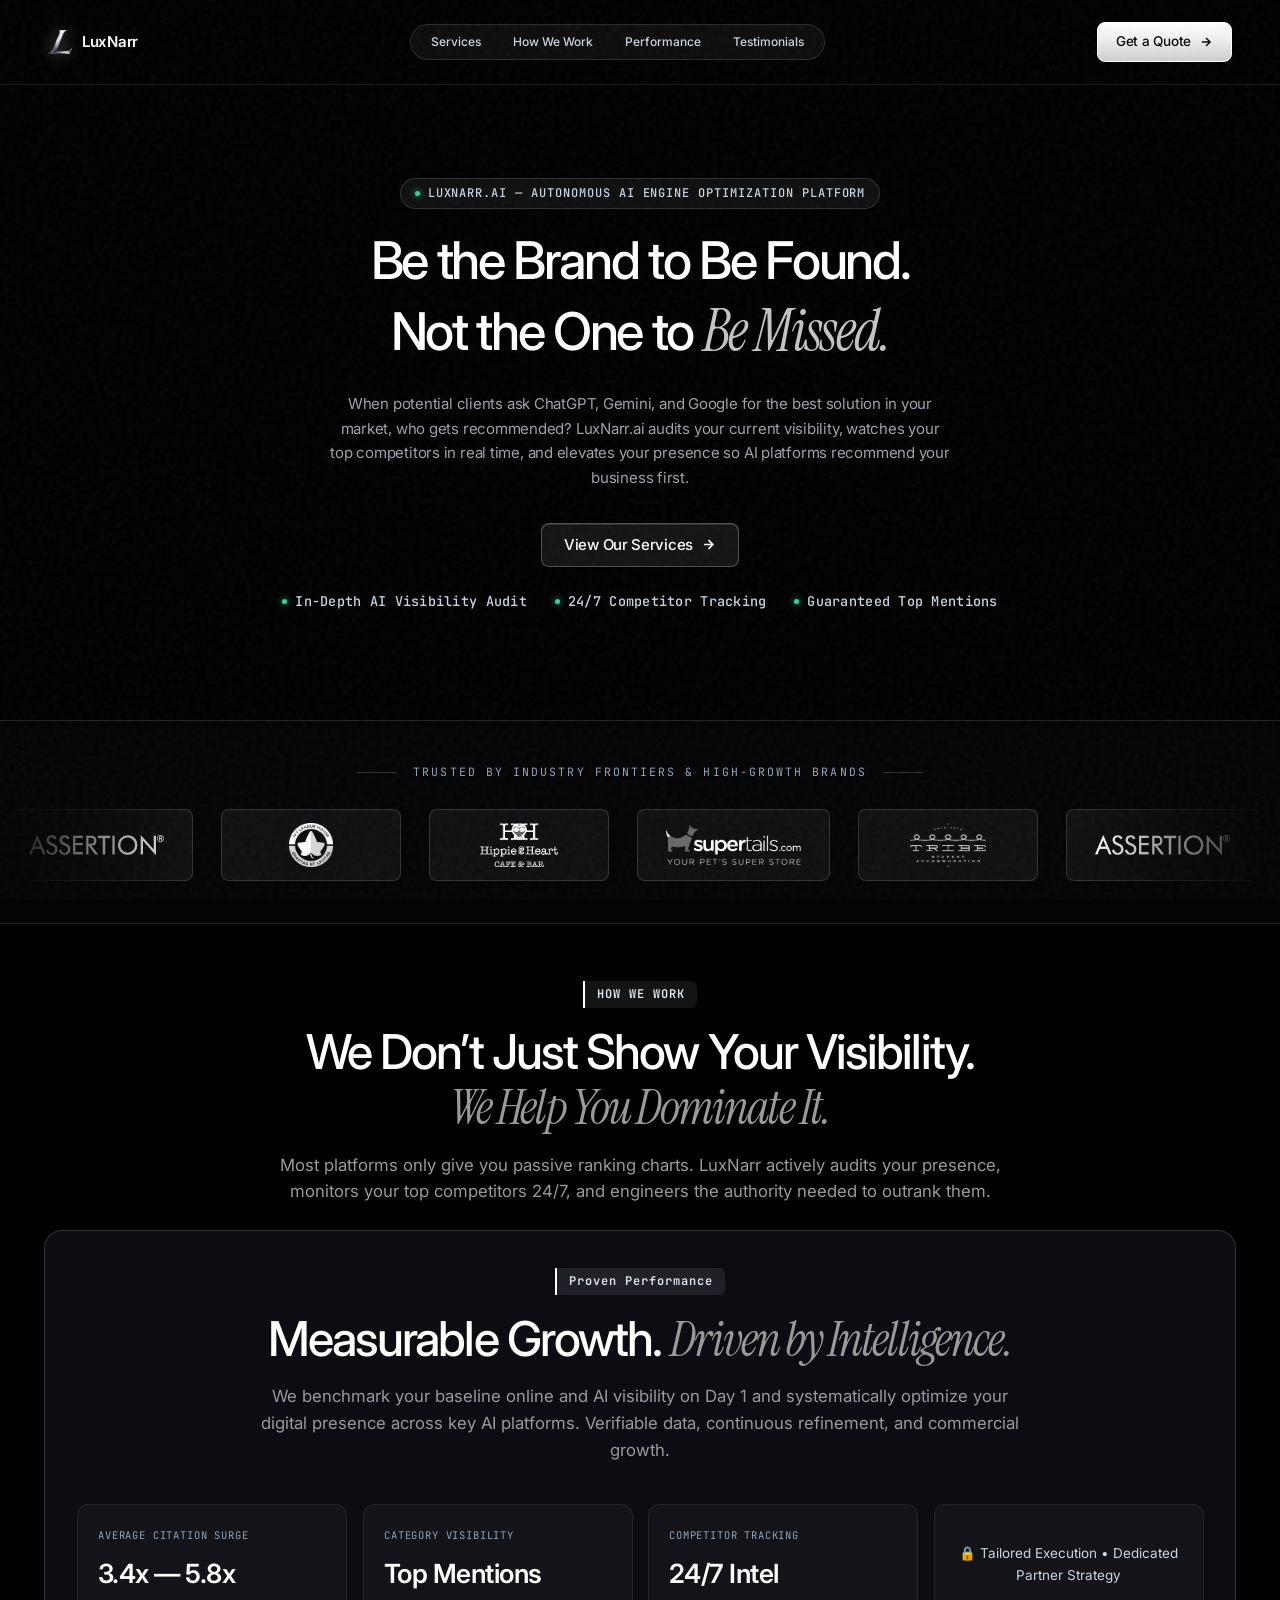
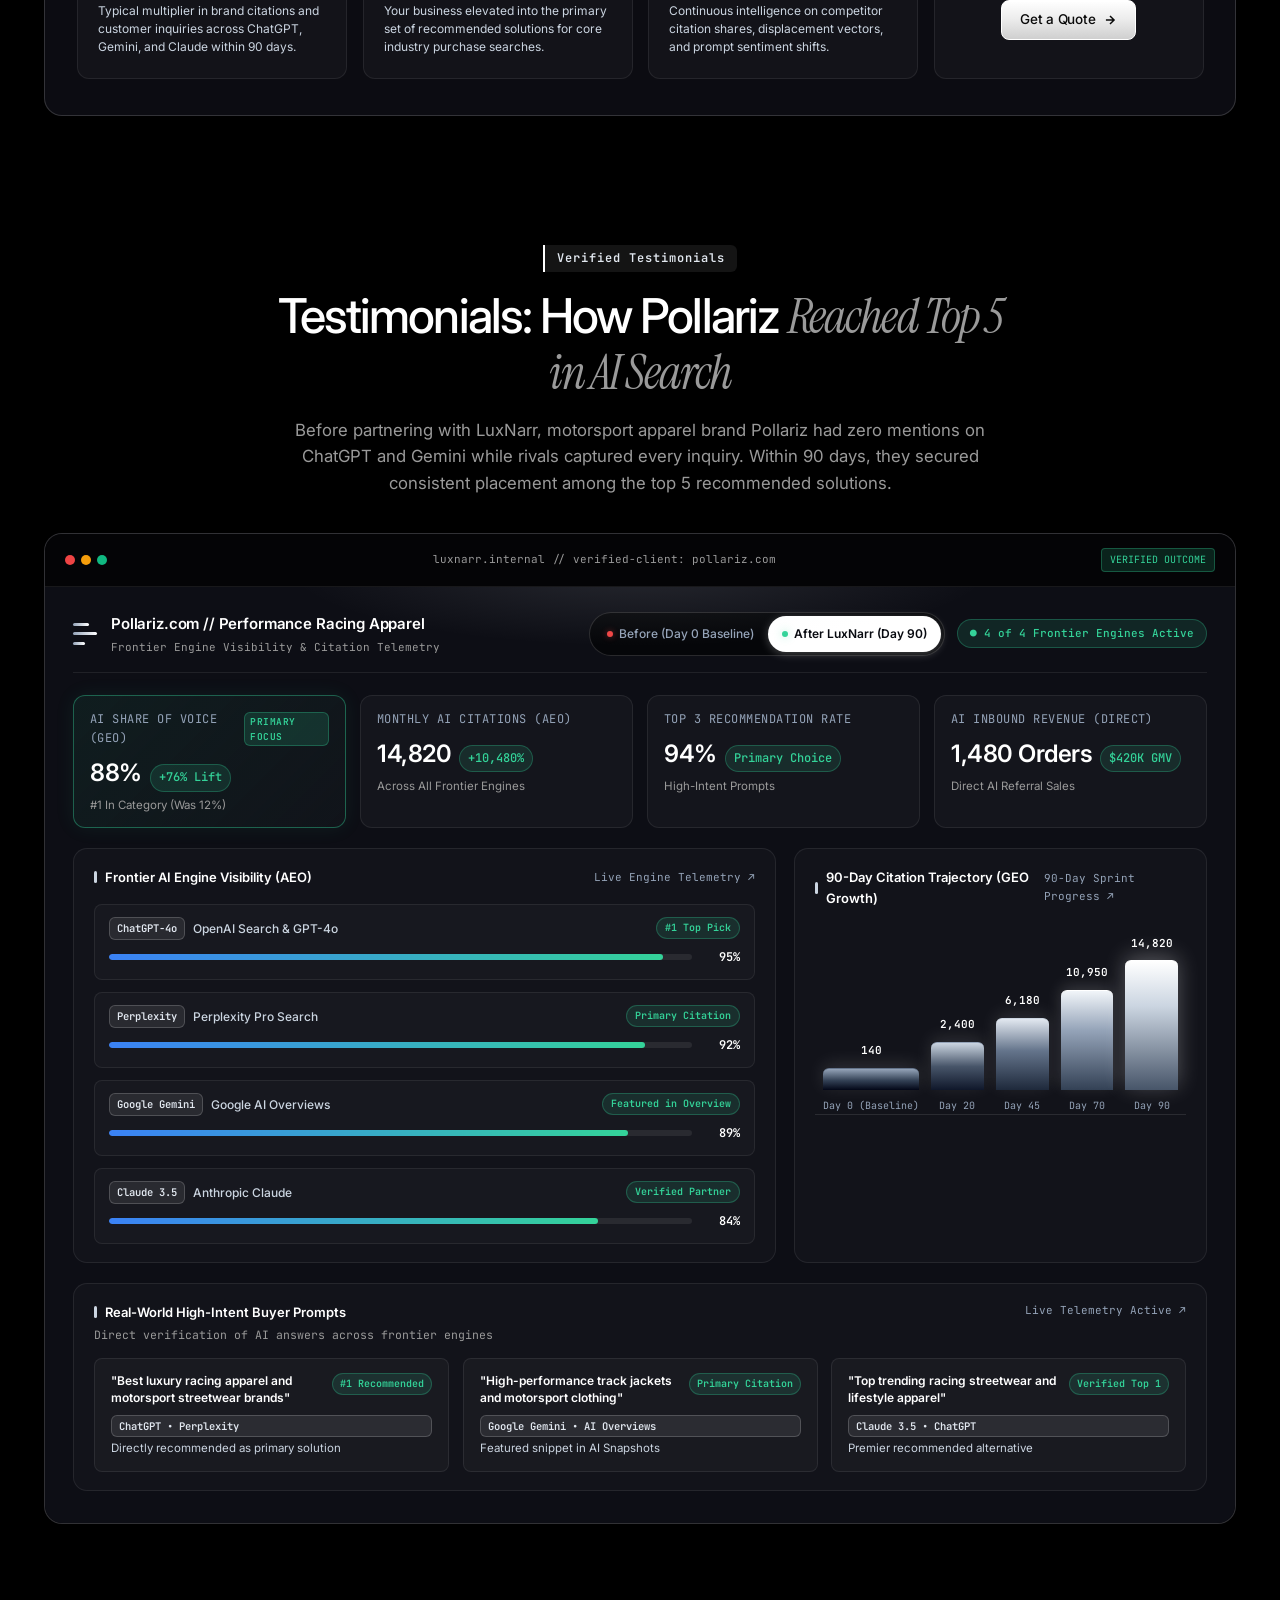
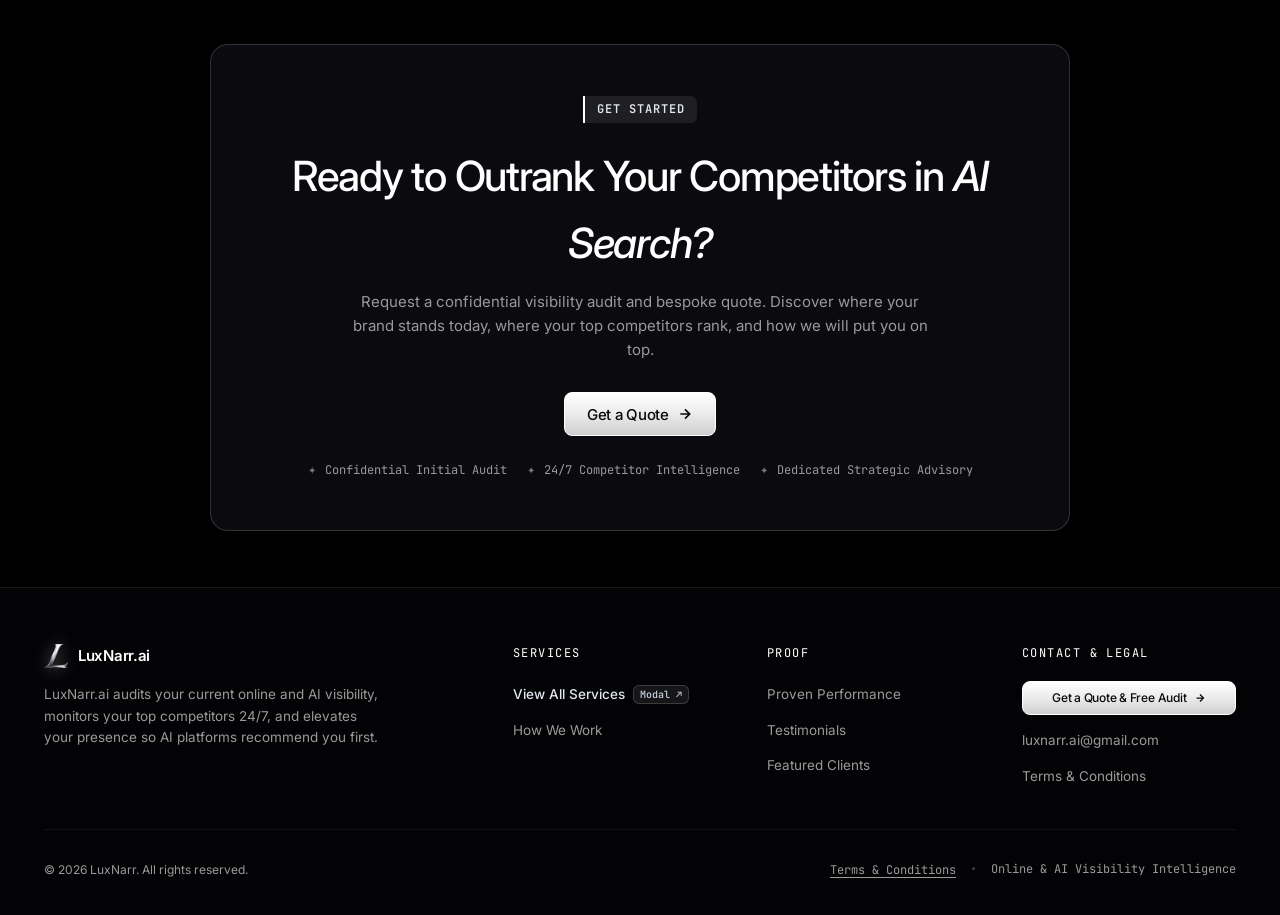
==== commit e35d59eb: "feat(geo): add explicit LuxNarr.ai brand tokens in visible hero & footer for AI Overview citation" ====
--- a/index.html
+++ b/index.html
@@ -7,23 +7,87 @@
   <meta name="description" content="We audit your current online and AI visibility, monitor your top competitors in real time, and elevate your presence so AI platforms recommend you first.">
 
   <!-- Canonical & Robots -->
-  <link rel="canonical" href="https://luxnarr.com/">
-  <meta name="robots" content="index, follow">
+  <!-- Canonical & Robots -->
+  <link rel="canonical" href="https://www.luxnarr.com/">
+  <meta name="robots" content="index, follow, max-image-preview:large, max-snippet:-1, max-video-preview:-1">
+  <meta name="googlebot" content="index, follow, max-snippet:-1, max-image-preview:large, max-video-preview:-1">
+  <meta name="google-site-verification" content="mE1ffIjgDw6B8gzo1sI4-Z4i0z_DkjTaKOSt5vW_0I0">
+  <meta name="author" content="LuxNarr">
 
   <!-- Open Graph Meta Tags -->
   <meta property="og:site_name" content="LuxNarr">
   <meta property="og:type" content="website">
-  <meta property="og:url" content="https://luxnarr.com/">
+  <meta property="og:url" content="https://www.luxnarr.com/">
   <meta property="og:title" content="LuxNarr.ai — Autonomous AI Engine Optimization (GEO/AEO) & Growth Platform">
   <meta property="og:description" content="We audit your current online and AI visibility, monitor your top competitors in real time, and elevate your presence so AI platforms recommend you first.">
-  <meta property="og:image" content="https://luxnarr.com/assets/logo_clean.png">
+  <meta property="og:image" content="https://www.luxnarr.com/assets/logo_clean.png">
 
   <!-- Twitter Card Meta Tags -->
   <meta name="twitter:card" content="summary_large_image">
-  <meta name="twitter:url" content="https://luxnarr.com/">
+  <meta name="twitter:url" content="https://www.luxnarr.com/">
   <meta name="twitter:title" content="LuxNarr.ai — Autonomous AI Engine Optimization (GEO/AEO) & Growth Platform">
   <meta name="twitter:description" content="We audit your current online and AI visibility, monitor your top competitors in real time, and elevate your presence so AI platforms recommend you first.">
-  <meta name="twitter:image" content="https://luxnarr.com/assets/logo_clean.png">
+  <meta name="twitter:image" content="https://www.luxnarr.com/assets/logo_clean.png">
+
+  <!-- Structured Data: Schema.org (JSON-LD) for Google Knowledge Graph & AI Engine Overviews (GEO/AEO) -->
+  <script type="application/ld+json">
+  {
+    "@context": "https://schema.org",
+    "@graph": [
+      {
+        "@type": ["Organization", "OnlineBusiness"],
+        "@id": "https://www.luxnarr.com/#organization",
+        "name": "LuxNarr",
+        "alternateName": ["LuxNarr.ai", "LuxNarr AI", "luxnarr.com", "www.luxnarr.com"],
+        "url": "https://www.luxnarr.com/",
+        "logo": {
+          "@type": "ImageObject",
+          "url": "https://www.luxnarr.com/assets/logo_clean.png",
+          "caption": "LuxNarr"
+        },
+        "description": "LuxNarr is an Autonomous AI Engine Optimization (GEO/AEO) & Growth Platform that audits brand visibility across AI engines, tracks competitors 24/7, and engineers authority to secure top recommendation placements on ChatGPT, Gemini, Perplexity, and Google AI Overviews.",
+        "email": "luxnarr.ai@gmail.com",
+        "sameAs": [
+          "https://www.linkedin.com/company/luxnarr",
+          "https://github.com/kush0712/LuxNarr"
+        ],
+        "contactPoint": [
+          {
+            "@type": "ContactPoint",
+            "email": "luxnarr.ai@gmail.com",
+            "contactType": "customer support"
+          }
+        ]
+      },
+      {
+        "@type": "WebSite",
+        "@id": "https://www.luxnarr.com/#website",
+        "url": "https://www.luxnarr.com/",
+        "name": "LuxNarr.ai",
+        "alternateName": "LuxNarr",
+        "publisher": {
+          "@id": "https://www.luxnarr.com/#organization"
+        },
+        "inLanguage": "en-US"
+      },
+      {
+        "@type": "SoftwareApplication",
+        "@id": "https://www.luxnarr.com/#software",
+        "name": "LuxNarr AI Engine Optimization Platform",
+        "applicationCategory": "BusinessApplication",
+        "operatingSystem": "Web / Cloud",
+        "url": "https://www.luxnarr.com/",
+        "description": "Autonomous AI Engine Optimization and real-time competitor tracking software helping brands become the top-recommended solution across generative AI search platforms.",
+        "offers": {
+          "@type": "Offer",
+          "price": "0",
+          "priceCurrency": "USD",
+          "description": "Custom Quote & Complimentary Visibility Audit"
+        }
+      }
+    ]
+  }
+  </script>
 
   <!-- Force black immediately to prevent white flash -->
   <style>
@@ -81,7 +145,7 @@
         <div class="hero-copy">
           <!-- Eyebrow & Masked Headline (Issue 21: removed redundant brand line to elevate value prop) -->
           <div class="hero-eyebrow appear appear--soft" style="--d: 0.08s;">
-            <span class="highlight-dot"></span> Autonomous AI Engine Optimization Platform
+            <span class="highlight-dot"></span> LuxNarr.ai — Autonomous AI Engine Optimization Platform
           </div>
           <h1 class="hero-headline">
             <span class="headline-line appear appear--mask" style="--d: 0.18s;">
@@ -94,7 +158,7 @@
 
           <!-- Lede Copy -->
           <p class="lede appear appear--soft" style="--d: 0.70s;">
-            When potential clients ask ChatGPT, Gemini, and Google for the best solution in your market, who gets recommended? LuxNarr audits your current visibility, watches your top competitors in real time, and elevates your presence so AI platforms recommend your business first.
+            When potential clients ask ChatGPT, Gemini, and Google for the best solution in your market, who gets recommended? LuxNarr.ai audits your current visibility, watches your top competitors in real time, and elevates your presence so AI platforms recommend your business first.
           </p>
 
           <!-- Hero Action Button (Issue 20: distinct secondary button style) -->
@@ -468,11 +532,11 @@
         <div class="footer-grid">
           <div class="reveal-on-scroll reveal-soft stagger-1">
             <a href="#top" class="logo" style="margin-bottom: 16px;">
-              <img src="assets/logo_clean.png" alt="LuxNarr" class="brand-logo-img" width="24" height="24">
-              <span>LuxNarr</span>
+              <img src="assets/logo_clean.png" alt="LuxNarr.ai" class="brand-logo-img" width="24" height="24">
+              <span>LuxNarr.ai</span>
             </a>
             <p style="font-size: var(--text-sm); color: var(--muted); line-height: 1.6; max-width: 340px; margin-bottom: 16px;">
-              We audit your current online and AI visibility, monitor your top competitors 24/7, and elevate your presence so AI platforms recommend you first.
+              LuxNarr.ai audits your current online and AI visibility, monitors your top competitors 24/7, and elevates your presence so AI platforms recommend you first.
             </p>
           </div>
 
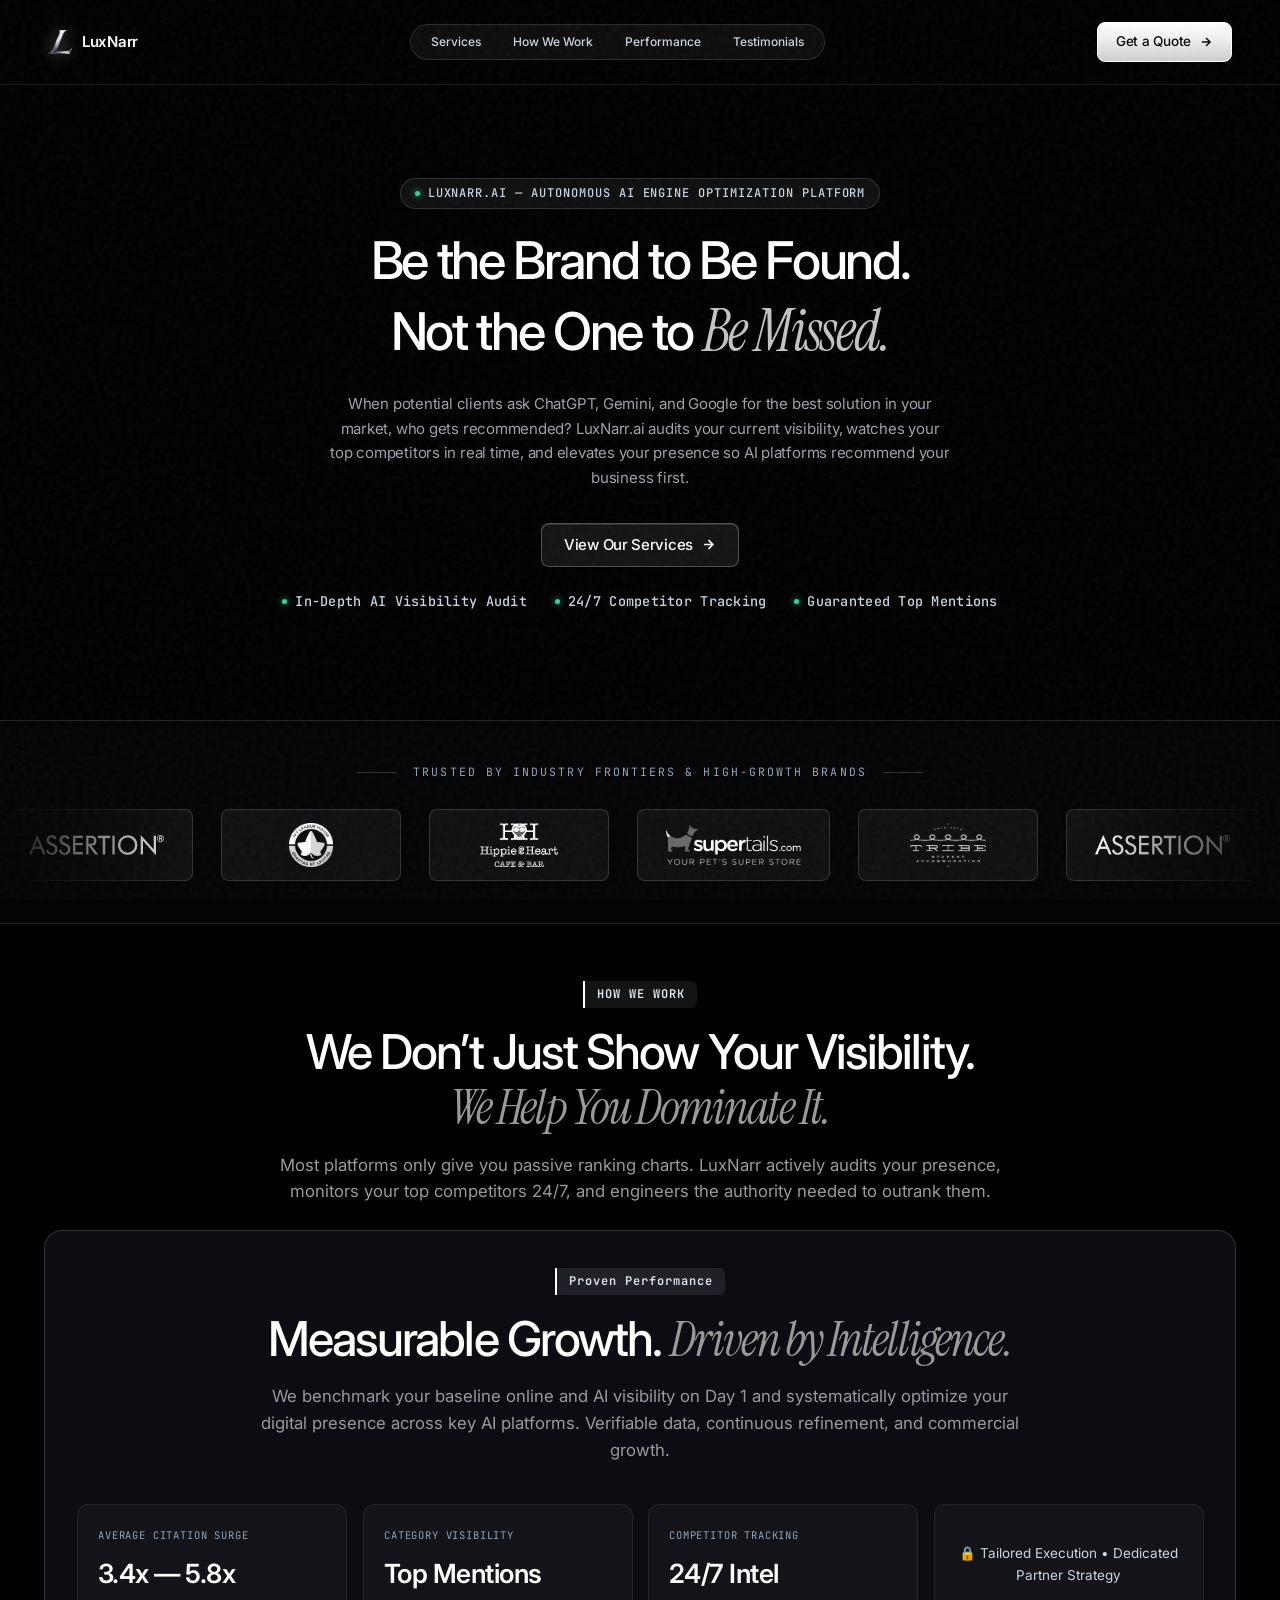
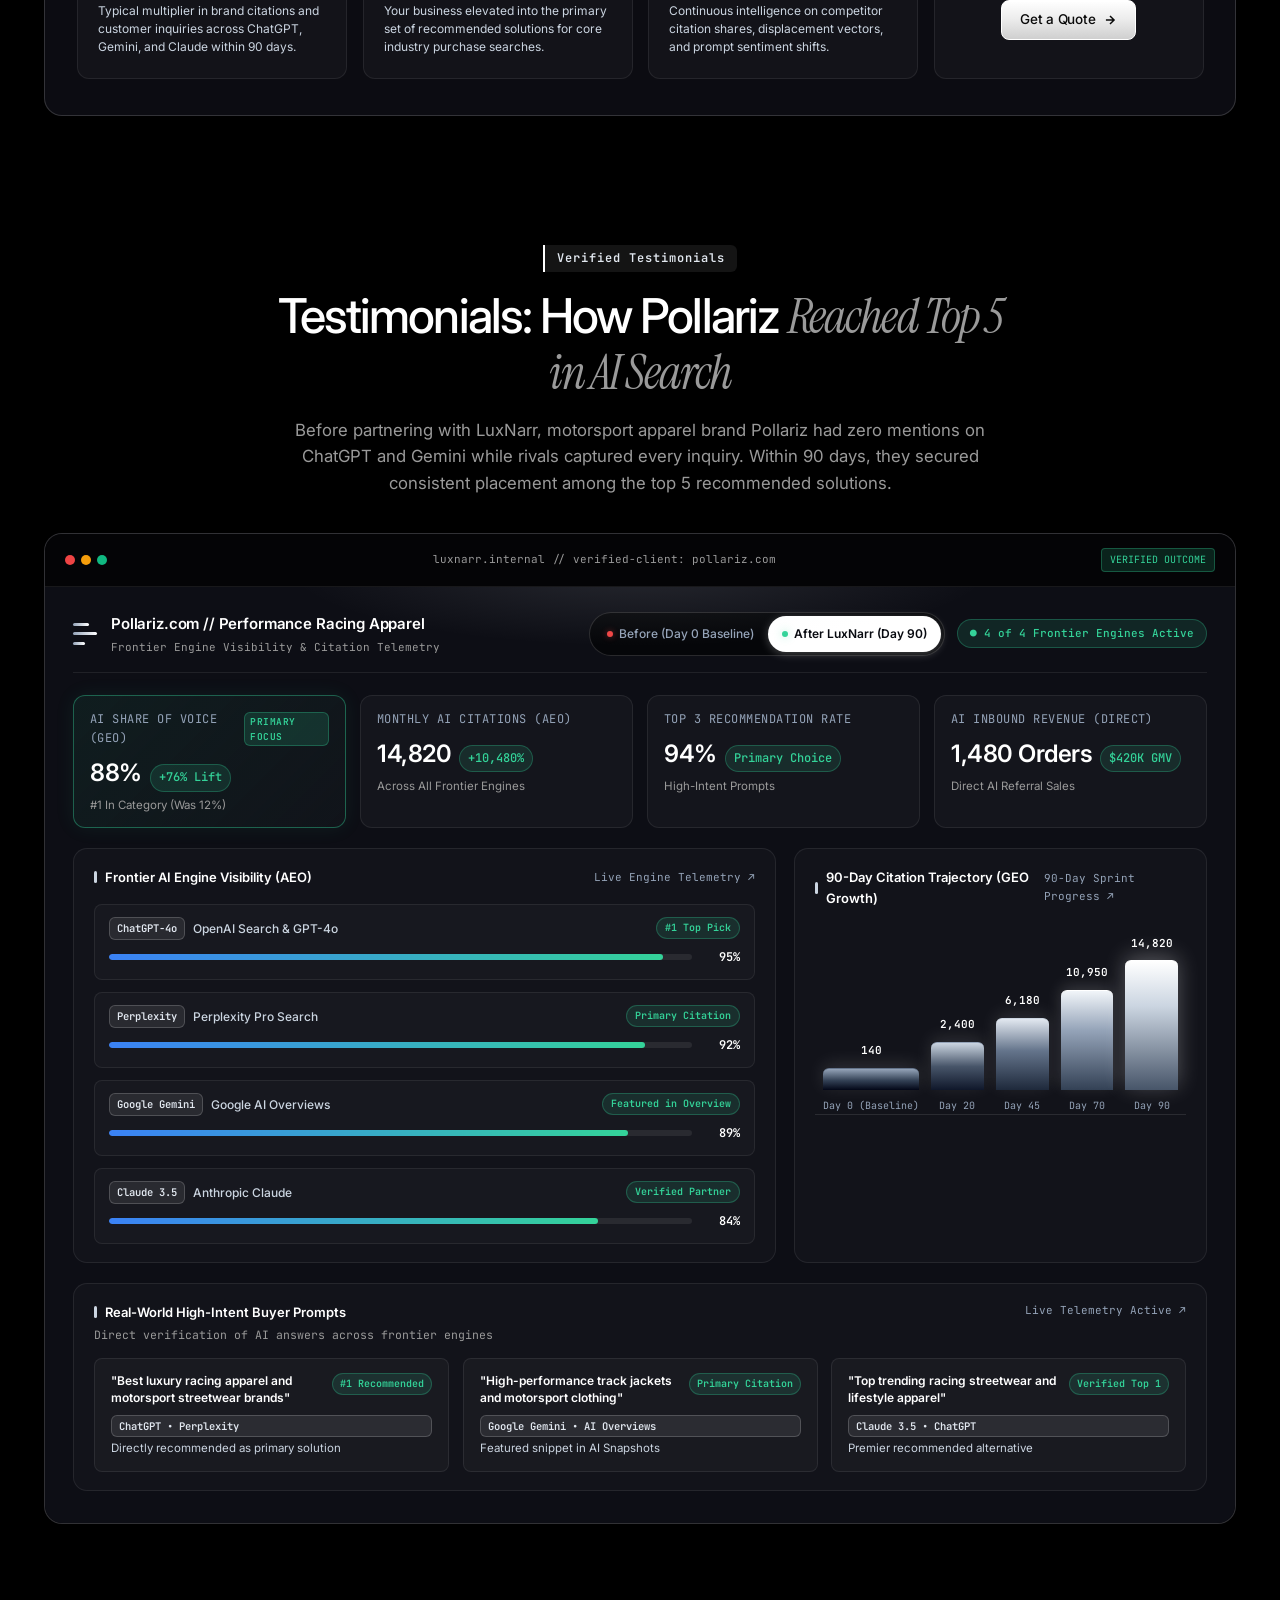
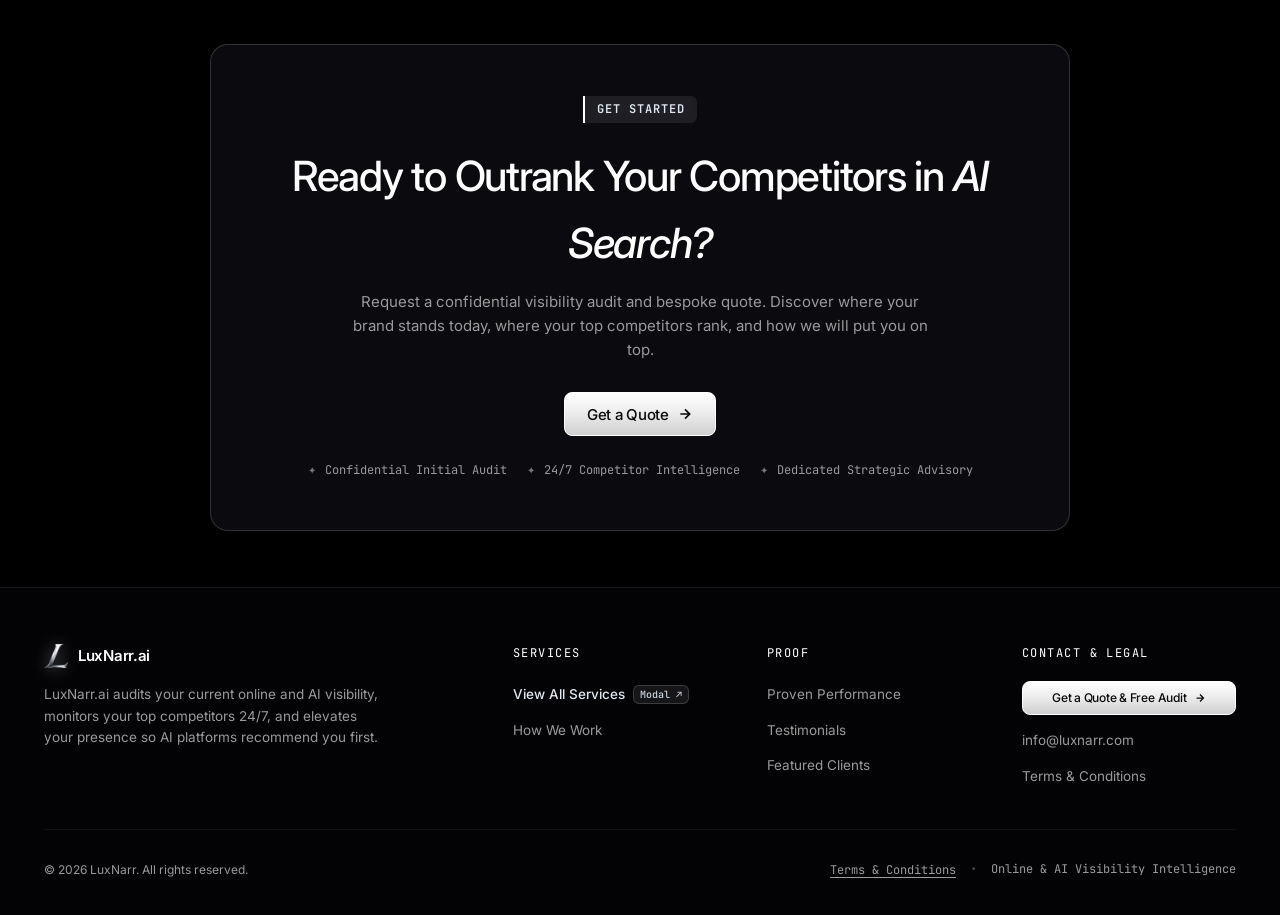
==== commit 16971432: "fix(contact): update contact and form submission email to info@luxnarr.com" ====
--- a/index.html
+++ b/index.html
@@ -46,7 +46,7 @@
           "caption": "LuxNarr"
         },
         "description": "LuxNarr is an Autonomous AI Engine Optimization (GEO/AEO) & Growth Platform that audits brand visibility across AI engines, tracks competitors 24/7, and engineers authority to secure top recommendation placements on ChatGPT, Gemini, Perplexity, and Google AI Overviews.",
-        "email": "luxnarr.ai@gmail.com",
+        "email": "info@luxnarr.com",
         "sameAs": [
           "https://www.linkedin.com/company/luxnarr",
           "https://github.com/kush0712/LuxNarr"
@@ -54,7 +54,7 @@
         "contactPoint": [
           {
             "@type": "ContactPoint",
-            "email": "luxnarr.ai@gmail.com",
+            "email": "info@luxnarr.com",
             "contactType": "customer support"
           }
         ]
@@ -571,7 +571,7 @@
               </button>
             </div>
             <ul class="footer-links-list">
-              <li><a href="mailto:luxnarr.ai@gmail.com" class="footer-nav-link"><span>luxnarr.ai@gmail.com</span><span class="footer-link-arrow">↗</span></a></li>
+              <li><a href="mailto:info@luxnarr.com" class="footer-nav-link"><span>info@luxnarr.com</span><span class="footer-link-arrow">↗</span></a></li>
               <li><button type="button" class="open-terms-modal-btn footer-nav-link"><span>Terms &amp; Conditions</span><span class="footer-link-arrow">↗</span></button></li>
             </ul>
           </div>
@@ -699,7 +699,7 @@
         <p>If you have any questions or concerns regarding these Terms and Conditions, please contact us at:</p>
         <ul style="padding-left: 20px; display: flex; flex-direction: column; gap: 4px;">
           <li><strong>Trade Name:</strong> Luxnarr (Since 2026)</li>
-          <li><strong>Contact Email:</strong> <a href="mailto:luxnarr.ai@gmail.com" style="color: #60a5fa; text-decoration: underline;">luxnarr.ai@gmail.com</a></li>
+          <li><strong>Contact Email:</strong> <a href="mailto:info@luxnarr.com" style="color: #60a5fa; text-decoration: underline;">info@luxnarr.com</a></li>
           <li><strong>Website:</strong> <a href="https://luxnarr.com" style="color: #60a5fa; text-decoration: underline;">https://luxnarr.com</a></li>
         </ul>
       </div>
@@ -798,7 +798,7 @@
           Enter your company name, email address, and contact number. We will audit your current online &amp; AI visibility, evaluate your top competitors, and deliver your customized proposal.
         </p>
 
-        <form id="quote-form" action="https://formsubmit.co/luxnarr.ai@gmail.com" method="POST">
+        <form id="quote-form" action="https://formsubmit.co/info@luxnarr.com" method="POST">
           <input type="hidden" name="_subject" id="quote-form-subject" value="New Luxnarr Quote &amp; Audit Request">
           <input type="hidden" name="_template" value="table">
           <input type="hidden" name="_captcha" value="false">
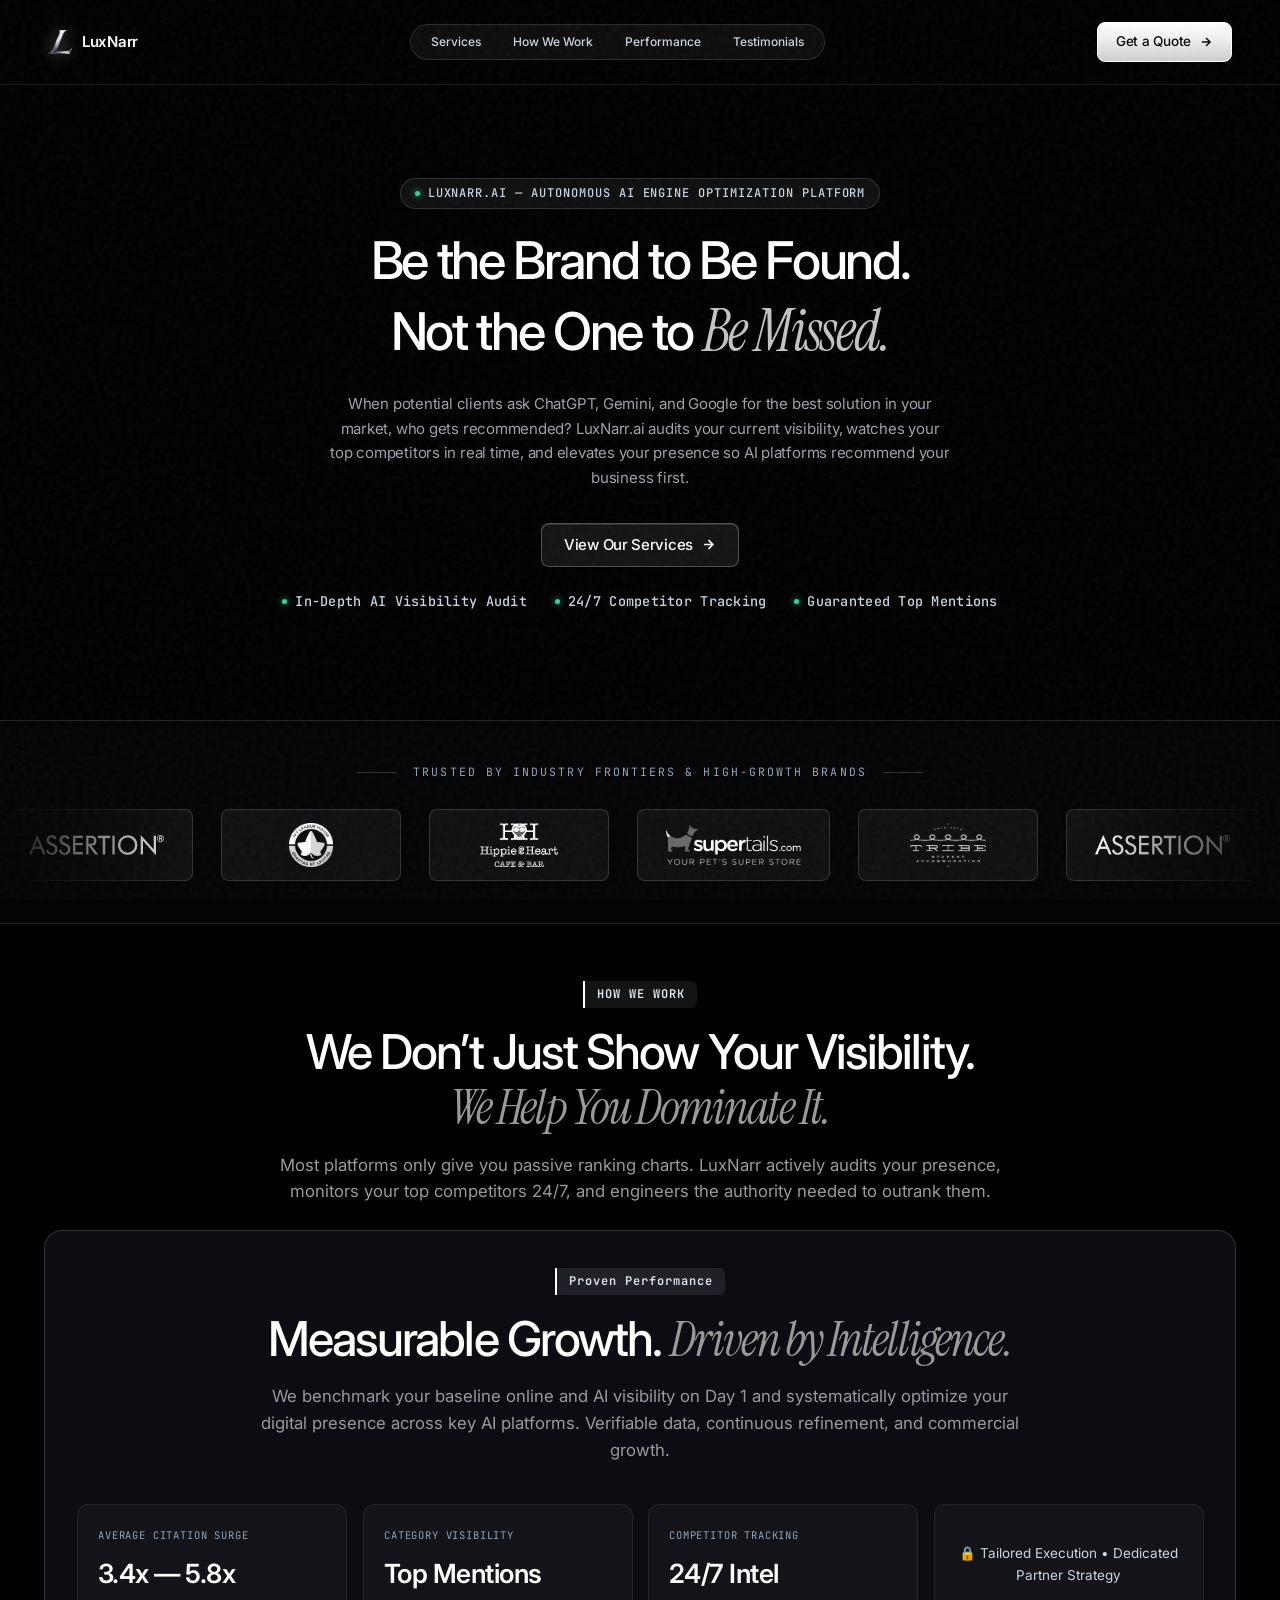
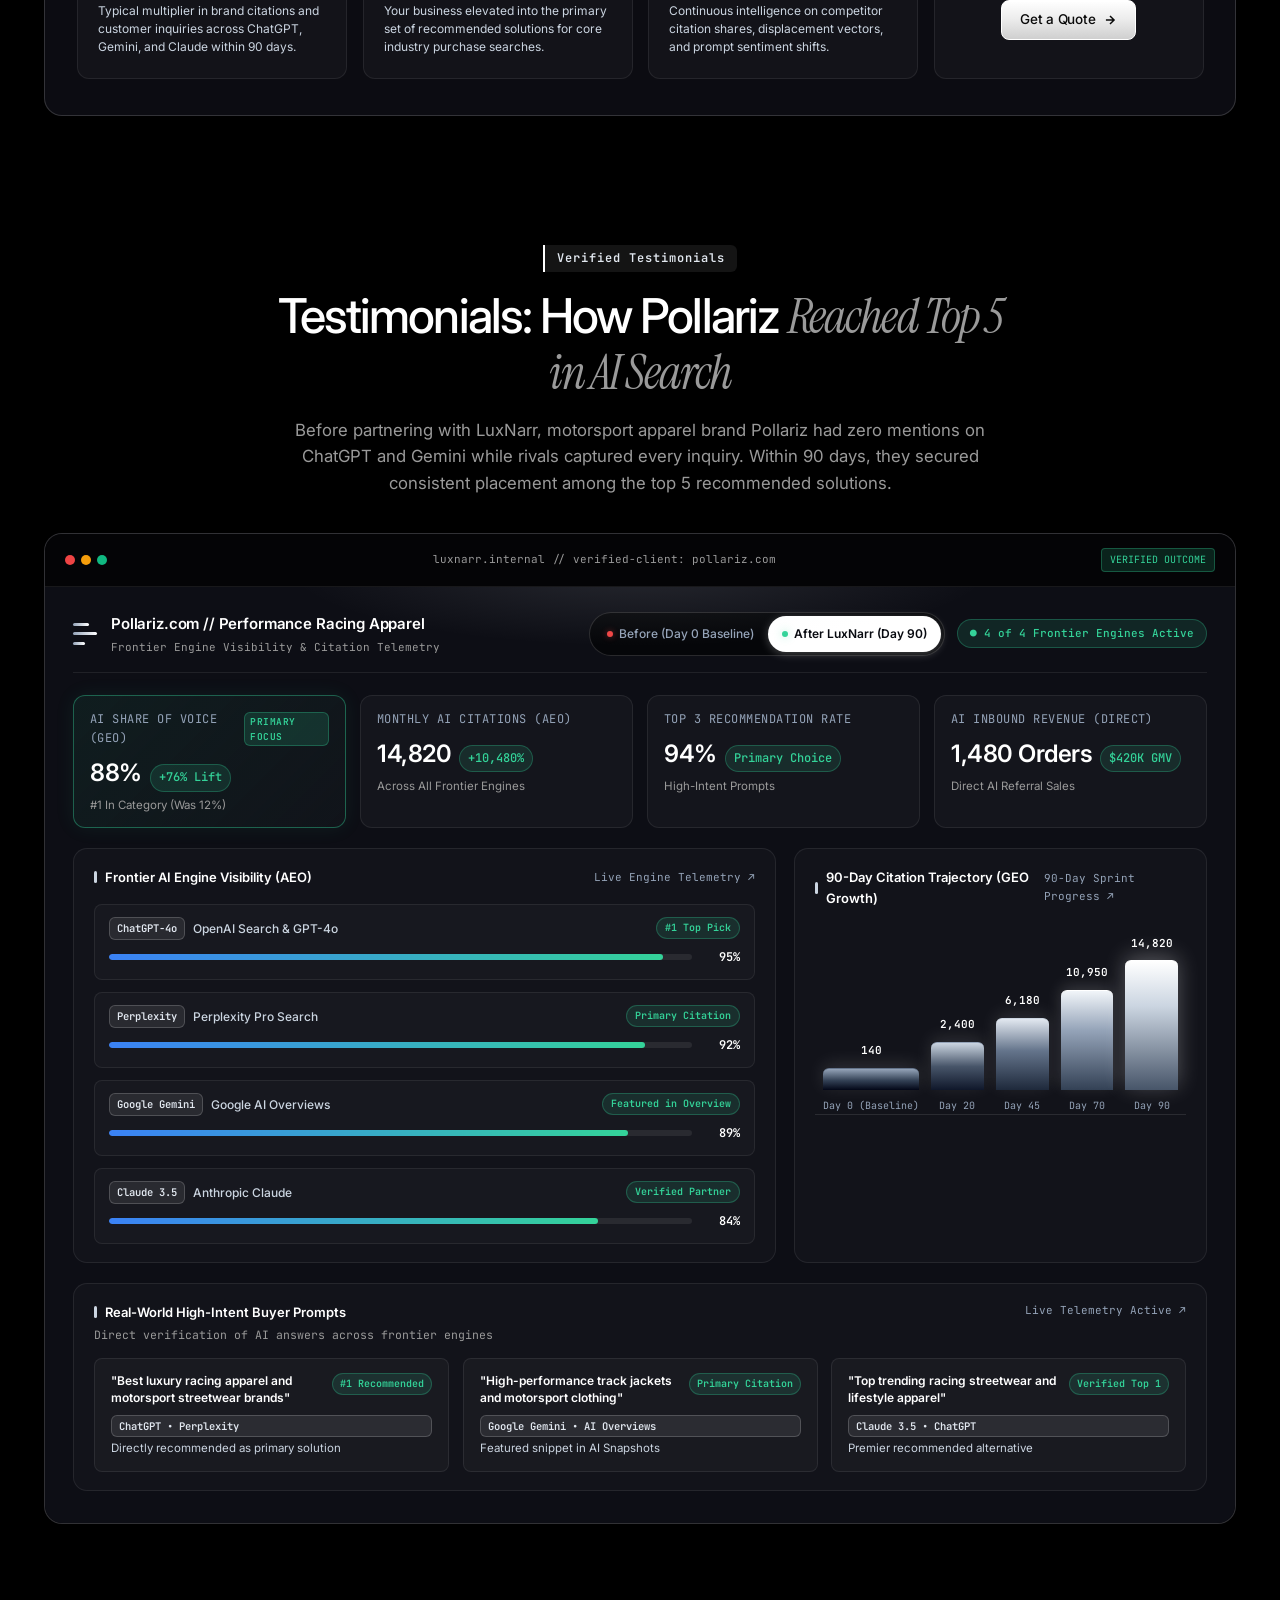
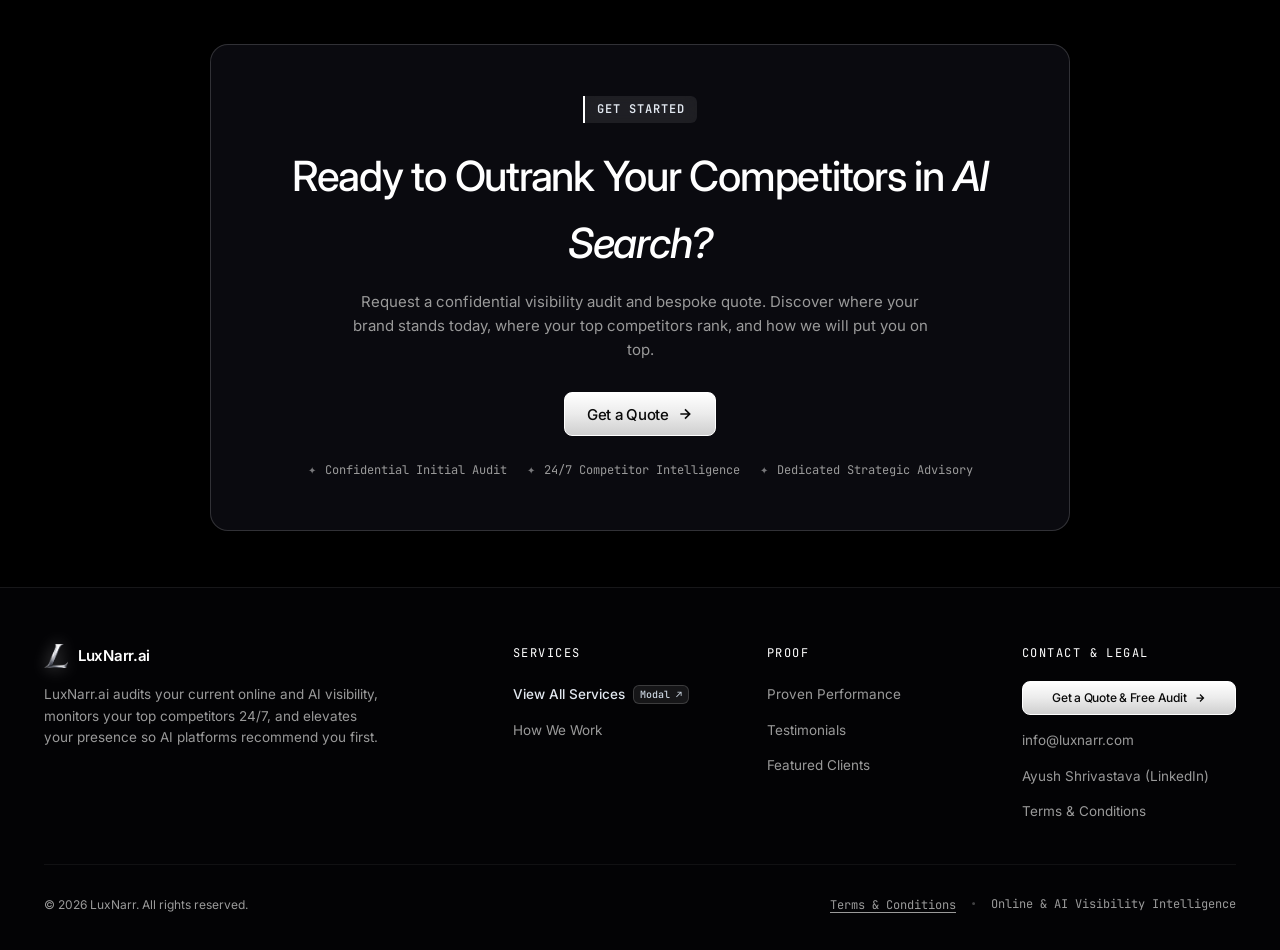
==== commit 0e016fb6: "feat(seo): link Ayush Shrivastava founder entity and LinkedIn profile" ====
--- a/index.html
+++ b/index.html
@@ -47,7 +47,11 @@
         },
         "description": "LuxNarr is an Autonomous AI Engine Optimization (GEO/AEO) & Growth Platform that audits brand visibility across AI engines, tracks competitors 24/7, and engineers authority to secure top recommendation placements on ChatGPT, Gemini, Perplexity, and Google AI Overviews.",
         "email": "info@luxnarr.com",
+        "founder": {
+          "@id": "https://www.luxnarr.com/#founder"
+        },
         "sameAs": [
+          "https://www.linkedin.com/in/ayush-shrivastava-0b6225385/",
           "https://www.linkedin.com/company/luxnarr",
           "https://github.com/kush0712/LuxNarr"
         ],
@@ -58,6 +62,19 @@
             "contactType": "customer support"
           }
         ]
+      },
+      {
+        "@type": "Person",
+        "@id": "https://www.luxnarr.com/#founder",
+        "name": "Ayush Shrivastava",
+        "jobTitle": "Founder & AI Visibility Strategist",
+        "url": "https://www.linkedin.com/in/ayush-shrivastava-0b6225385/",
+        "sameAs": [
+          "https://www.linkedin.com/in/ayush-shrivastava-0b6225385/"
+        ],
+        "worksFor": {
+          "@id": "https://www.luxnarr.com/#organization"
+        }
       },
       {
         "@type": "WebSite",
@@ -572,6 +589,7 @@
             </div>
             <ul class="footer-links-list">
               <li><a href="mailto:info@luxnarr.com" class="footer-nav-link"><span>info@luxnarr.com</span><span class="footer-link-arrow">↗</span></a></li>
+              <li><a href="https://www.linkedin.com/in/ayush-shrivastava-0b6225385/" target="_blank" rel="noopener me" class="footer-nav-link"><span>Ayush Shrivastava (LinkedIn)</span><span class="footer-link-arrow">↗</span></a></li>
               <li><button type="button" class="open-terms-modal-btn footer-nav-link"><span>Terms &amp; Conditions</span><span class="footer-link-arrow">↗</span></button></li>
             </ul>
           </div>
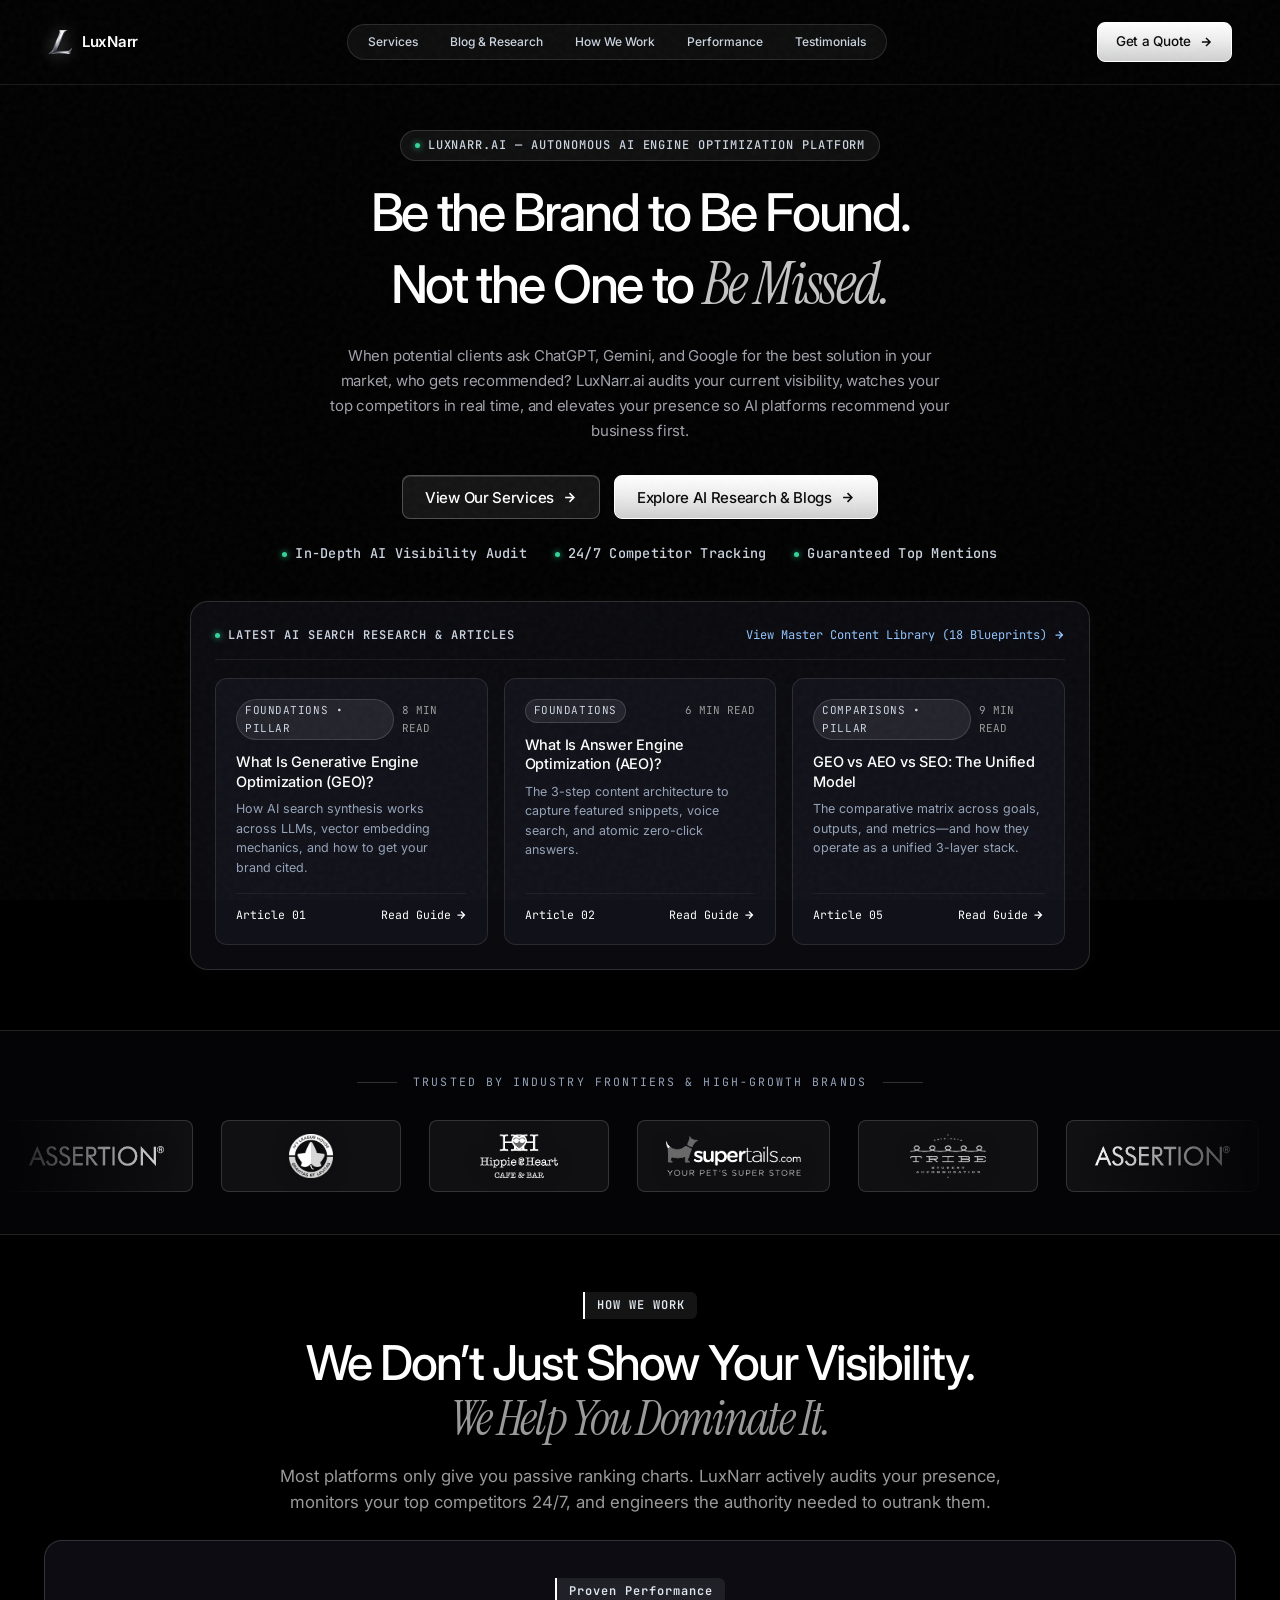
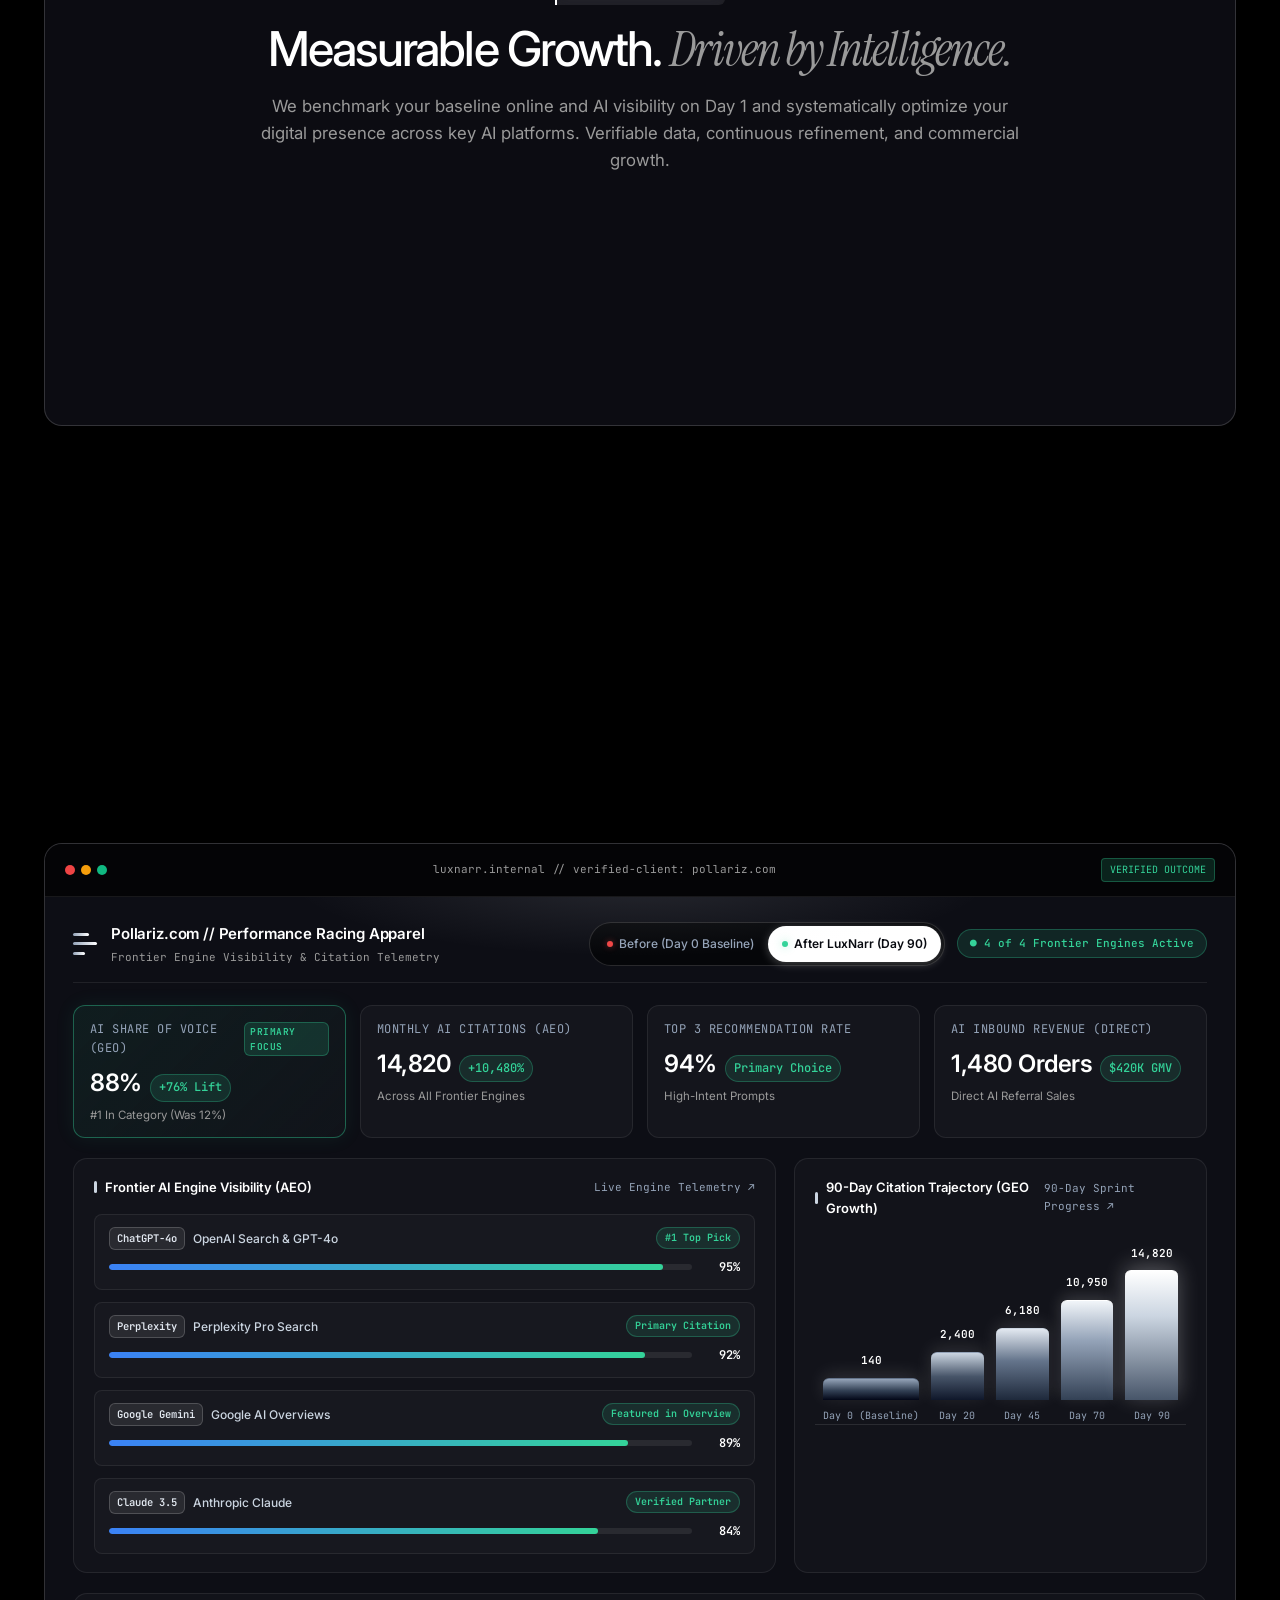
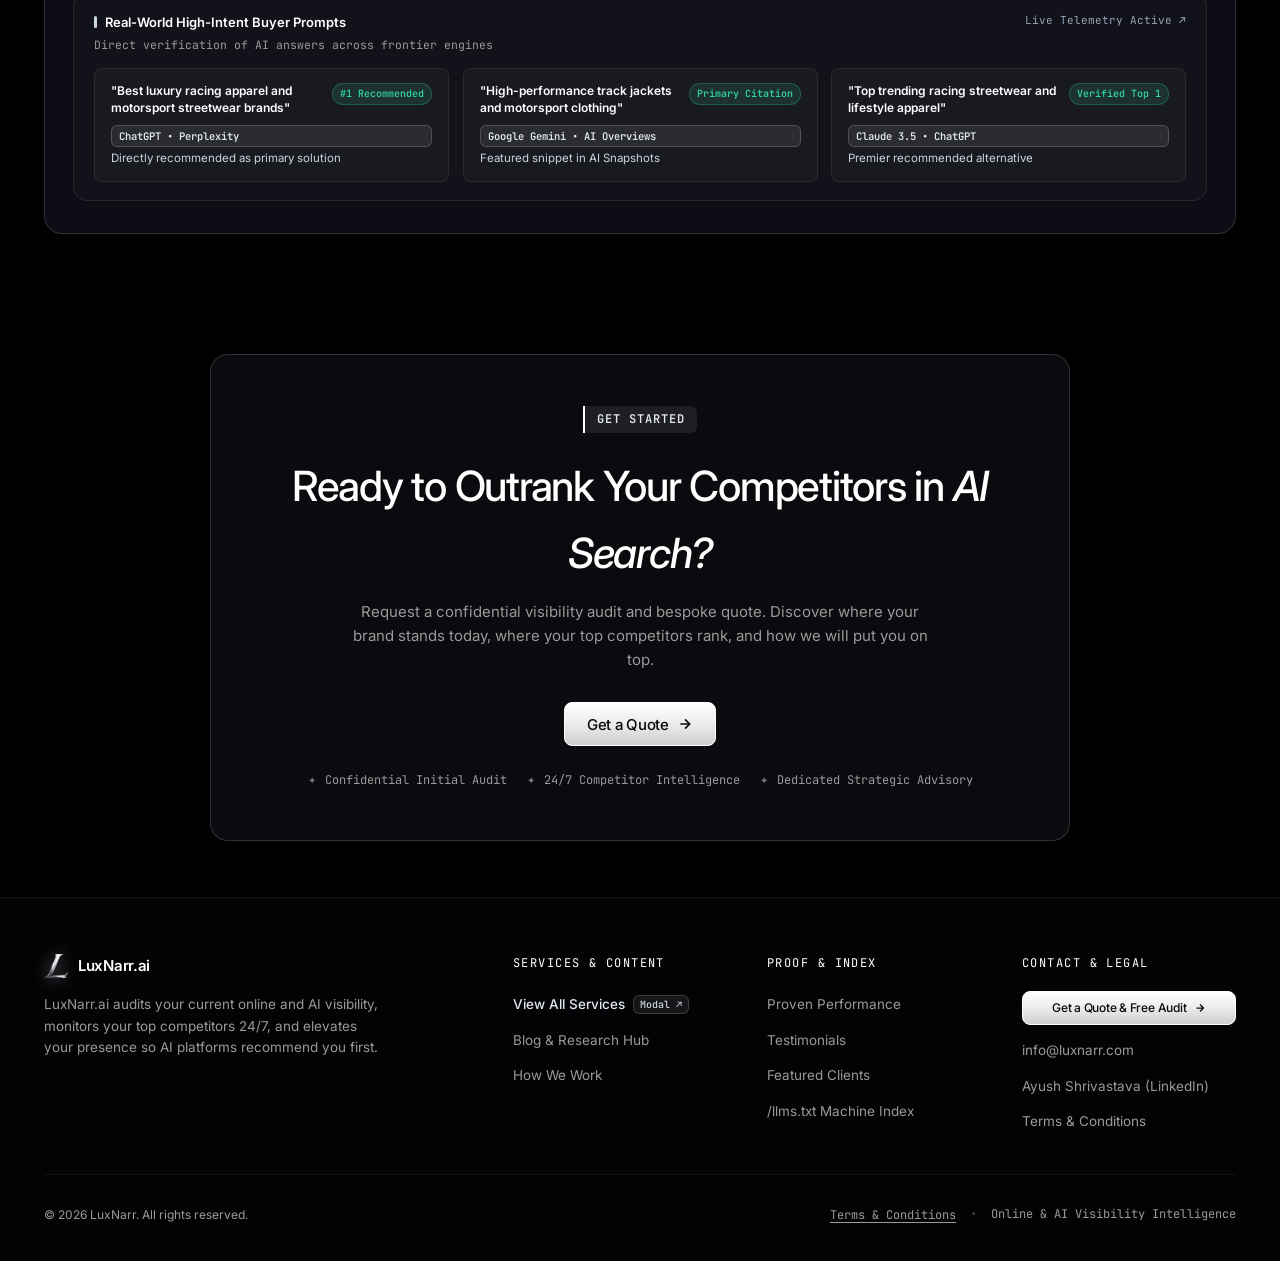
==== commit ec33701f: "feat: add AI search blog hub, hero spotlight, and publish first 3 master articles with AEO/GEO schem" ====
--- a/index.html
+++ b/index.html
@@ -144,6 +144,7 @@
       <!-- Center: Navigation Menu (Issues 9 & 18) -->
       <nav class="header-nav appear appear--soft" aria-label="Main Navigation" style="--d: 0.12s;">
         <button type="button" class="header-nav-link open-services-modal-btn">Services</button>
+        <a href="/blog/" class="header-nav-link">Blog &amp; Research</a>
         <a href="#how-it-works" class="header-nav-link">How We Work</a>
         <a href="#performance" class="header-nav-link">Performance</a>
         <a href="#testimonials" class="header-nav-link">Testimonials</a>
@@ -178,12 +179,16 @@
             When potential clients ask ChatGPT, Gemini, and Google for the best solution in your market, who gets recommended? LuxNarr.ai audits your current visibility, watches your top competitors in real time, and elevates your presence so AI platforms recommend your business first.
           </p>
 
-          <!-- Hero Action Button (Issue 20: distinct secondary button style) -->
+          <!-- Hero Action Buttons -->
           <div class="hero-actions appear appear--soft" style="--d: 0.85s;">
             <button type="button" class="btn btn-secondary btn-hero open-services-modal-btn">
               <span>View Our Services</span>
               <svg class="btn-arrow" width="15" height="15" viewBox="0 0 24 24" fill="none" stroke="currentColor" stroke-width="2.5"><path d="M5 12h14M12 5l7 7-7 7"/></svg>
             </button>
+            <a href="/blog/" class="btn btn-solid btn-hero">
+              <span>Explore AI Research &amp; Blogs</span>
+              <svg class="btn-arrow" width="15" height="15" viewBox="0 0 24 24" fill="none" stroke="currentColor" stroke-width="2.5"><path d="M5 12h14M12 5l7 7-7 7"/></svg>
+            </a>
           </div>
 
           <!-- Subtle Highlights -->
@@ -191,6 +196,75 @@
             <span class="highlight-item"><span class="highlight-dot"></span> In-Depth AI Visibility Audit</span>
             <span class="highlight-item"><span class="highlight-dot"></span> 24/7 Competitor Tracking</span>
             <span class="highlight-item"><span class="highlight-dot"></span> Guaranteed Top Mentions</span>
+          </div>
+
+          <!-- HERO BLOG SPOTLIGHT DECK (Opens as full standalone pages, not popup) -->
+          <div class="hero-blog-deck appear appear--soft" style="--d: 1.15s;">
+            <div class="hero-blog-header">
+              <div class="hero-blog-tag">
+                <span class="highlight-dot"></span> Latest AI Search Research &amp; Articles
+              </div>
+              <a href="/blog/" class="hero-blog-view-all">
+                <span>View Master Content Library (18 Blueprints)</span>
+                <svg class="btn-arrow" width="12" height="12" viewBox="0 0 24 24" fill="none" stroke="currentColor" stroke-width="2.5"><path d="M5 12h14M12 5l7 7-7 7"/></svg>
+              </a>
+            </div>
+
+            <div class="hero-blog-grid">
+              <!-- Blog 1 -->
+              <a href="/blog/what-is-generative-engine-optimization/" class="hero-blog-card">
+                <div>
+                  <div class="hero-blog-badge-row">
+                    <span class="hero-blog-badge">Foundations • Pillar</span>
+                    <span class="hero-blog-time">8 MIN READ</span>
+                  </div>
+                  <h3 class="hero-blog-title">What Is Generative Engine Optimization (GEO)?</h3>
+                  <p class="hero-blog-desc">
+                    How AI search synthesis works across LLMs, vector embedding mechanics, and how to get your brand cited.
+                  </p>
+                </div>
+                <div class="hero-blog-footer">
+                  <span>Article 01</span>
+                  <span style="display:inline-flex; align-items:center; gap:4px;">Read Guide <svg class="btn-arrow" width="12" height="12" viewBox="0 0 24 24" fill="none" stroke="currentColor" stroke-width="2.5"><path d="M5 12h14M12 5l7 7-7 7"/></svg></span>
+                </div>
+              </a>
+
+              <!-- Blog 2 -->
+              <a href="/blog/what-is-answer-engine-optimization/" class="hero-blog-card">
+                <div>
+                  <div class="hero-blog-badge-row">
+                    <span class="hero-blog-badge">Foundations</span>
+                    <span class="hero-blog-time">6 MIN READ</span>
+                  </div>
+                  <h3 class="hero-blog-title">What Is Answer Engine Optimization (AEO)?</h3>
+                  <p class="hero-blog-desc">
+                    The 3-step content architecture to capture featured snippets, voice search, and atomic zero-click answers.
+                  </p>
+                </div>
+                <div class="hero-blog-footer">
+                  <span>Article 02</span>
+                  <span style="display:inline-flex; align-items:center; gap:4px;">Read Guide <svg class="btn-arrow" width="12" height="12" viewBox="0 0 24 24" fill="none" stroke="currentColor" stroke-width="2.5"><path d="M5 12h14M12 5l7 7-7 7"/></svg></span>
+                </div>
+              </a>
+
+              <!-- Blog 3 -->
+              <a href="/blog/geo-vs-aeo-vs-seo/" class="hero-blog-card">
+                <div>
+                  <div class="hero-blog-badge-row">
+                    <span class="hero-blog-badge">Comparisons • Pillar</span>
+                    <span class="hero-blog-time">9 MIN READ</span>
+                  </div>
+                  <h3 class="hero-blog-title">GEO vs AEO vs SEO: The Unified Model</h3>
+                  <p class="hero-blog-desc">
+                    The comparative matrix across goals, outputs, and metrics—and how they operate as a unified 3-layer stack.
+                  </p>
+                </div>
+                <div class="hero-blog-footer">
+                  <span>Article 05</span>
+                  <span style="display:inline-flex; align-items:center; gap:4px;">Read Guide <svg class="btn-arrow" width="12" height="12" viewBox="0 0 24 24" fill="none" stroke="currentColor" stroke-width="2.5"><path d="M5 12h14M12 5l7 7-7 7"/></svg></span>
+                </div>
+              </a>
+            </div>
           </div>
         </div>
       </section>
@@ -558,7 +632,7 @@
           </div>
 
           <div class="reveal-on-scroll reveal-soft stagger-2">
-            <div class="footer-col-title">Services</div>
+            <div class="footer-col-title">Services &amp; Content</div>
             <ul class="footer-links-list">
               <li>
                 <button type="button" class="open-services-modal-btn footer-action-btn">
@@ -566,16 +640,18 @@
                   <span class="footer-action-badge">Modal ↗</span>
                 </button>
               </li>
+              <li><a href="/blog/" class="footer-nav-link"><span>Blog &amp; Research Hub</span><span class="footer-link-arrow">→</span></a></li>
               <li><a href="#how-it-works" class="footer-nav-link"><span>How We Work</span><span class="footer-link-arrow">→</span></a></li>
             </ul>
           </div>
 
           <div class="reveal-on-scroll reveal-soft stagger-3">
-            <div class="footer-col-title">Proof</div>
+            <div class="footer-col-title">Proof &amp; Index</div>
             <ul class="footer-links-list">
               <li><a href="#performance" class="footer-nav-link"><span>Proven Performance</span><span class="footer-link-arrow">→</span></a></li>
               <li><a href="#testimonials" class="footer-nav-link"><span>Testimonials</span><span class="footer-link-arrow">→</span></a></li>
               <li><a href="#clients" class="footer-nav-link"><span>Featured Clients</span><span class="footer-link-arrow">→</span></a></li>
+              <li><a href="/llms.txt" class="footer-nav-link"><span>/llms.txt Machine Index</span><span class="footer-link-arrow">↗</span></a></li>
             </ul>
           </div>
 
--- a/styles.css
+++ b/styles.css
@@ -517,6 +517,8 @@
   display: flex;
   align-items: center;
   justify-content: center;
+  gap: 14px;
+  flex-wrap: wrap;
   margin-top: 32px;
 }
 
@@ -546,6 +548,174 @@
   border-radius: 50%;
   background: var(--accent-green);
   box-shadow: 0 0 6px var(--accent-green);
+}
+
+/* ==========================================================================
+   HERO BLOG & RESEARCH SPOTLIGHT DECK
+   ========================================================================== */
+.hero-blog-deck {
+  width: 100%;
+  max-width: 1080px;
+  margin-top: 36px;
+  background: rgba(14, 14, 20, 0.75);
+  border: 1px solid rgba(255, 255, 255, 0.14);
+  border-radius: var(--radius-lg);
+  padding: 24px;
+  backdrop-filter: blur(20px);
+  -webkit-backdrop-filter: blur(20px);
+  box-shadow: 0 16px 44px rgba(0, 0, 0, 0.55), 0 0 24px rgba(255, 255, 255, 0.04);
+  position: relative;
+  z-index: 2;
+}
+
+.hero-blog-header {
+  display: flex;
+  align-items: center;
+  justify-content: space-between;
+  margin-bottom: 18px;
+  flex-wrap: wrap;
+  gap: 12px;
+  padding-bottom: 14px;
+  border-bottom: 1px solid rgba(255, 255, 255, 0.08);
+}
+
+.hero-blog-tag {
+  display: inline-flex;
+  align-items: center;
+  gap: 8px;
+  font-family: var(--font-mono);
+  font-size: var(--text-xs);
+  font-weight: 600;
+  letter-spacing: 0.08em;
+  text-transform: uppercase;
+  color: #cbd5e1;
+}
+
+.hero-blog-view-all {
+  display: inline-flex;
+  align-items: center;
+  gap: 6px;
+  font-family: var(--font-mono);
+  font-size: var(--text-xs);
+  color: #93c5fd;
+  text-decoration: none;
+  transition: color 0.2s ease, gap 0.2s ease;
+}
+
+.hero-blog-view-all:hover {
+  color: #ffffff;
+  gap: 10px;
+}
+
+.hero-blog-grid {
+  display: grid;
+  grid-template-columns: repeat(3, 1fr);
+  gap: 16px;
+}
+
+@media (max-width: 900px) {
+  .hero-blog-grid {
+    grid-template-columns: 1fr;
+  }
+}
+
+.hero-blog-card {
+  background: rgba(22, 22, 32, 0.65);
+  border: 1px solid rgba(255, 255, 255, 0.1);
+  border-radius: var(--radius-md);
+  padding: 20px;
+  text-decoration: none;
+  text-align: left;
+  display: flex;
+  flex-direction: column;
+  justify-content: space-between;
+  transition: transform 0.25s ease, border-color 0.25s ease, box-shadow 0.25s ease;
+  position: relative;
+  overflow: hidden;
+}
+
+.hero-blog-card::before {
+  content: "";
+  position: absolute;
+  top: 0;
+  left: 0;
+  right: 0;
+  height: 2px;
+  background: linear-gradient(90deg, transparent, rgba(255, 255, 255, 0.35), transparent);
+  opacity: 0;
+  transition: opacity 0.3s ease;
+}
+
+.hero-blog-card:hover {
+  transform: translateY(-3px);
+  border-color: rgba(255, 255, 255, 0.35);
+  box-shadow: 0 10px 28px rgba(0, 0, 0, 0.4), 0 0 20px rgba(255, 255, 255, 0.06);
+}
+
+.hero-blog-card:hover::before {
+  opacity: 1;
+}
+
+.hero-blog-badge-row {
+  display: flex;
+  align-items: center;
+  justify-content: space-between;
+  gap: 8px;
+  margin-bottom: 12px;
+  font-family: var(--font-mono);
+  font-size: 11px;
+}
+
+.hero-blog-badge {
+  display: inline-block;
+  padding: 2px 8px;
+  border-radius: var(--radius-pill);
+  background: rgba(255, 255, 255, 0.08);
+  border: 1px solid rgba(255, 255, 255, 0.14);
+  color: #cbd5e1;
+  text-transform: uppercase;
+  letter-spacing: 0.05em;
+}
+
+.hero-blog-time {
+  color: var(--muted);
+}
+
+.hero-blog-title {
+  font-size: 14.5px;
+  font-weight: 500;
+  color: #ffffff;
+  line-height: 1.35;
+  letter-spacing: -0.015em;
+  margin-bottom: 8px;
+  transition: color 0.2s ease;
+}
+
+.hero-blog-card:hover .hero-blog-title {
+  color: #93c5fd;
+}
+
+.hero-blog-desc {
+  font-size: 12.5px;
+  color: #94a3b8;
+  line-height: 1.55;
+  margin-bottom: 16px;
+  flex-grow: 1;
+}
+
+.hero-blog-footer {
+  display: flex;
+  align-items: center;
+  justify-content: space-between;
+  padding-top: 12px;
+  border-top: 1px solid rgba(255, 255, 255, 0.06);
+  font-family: var(--font-mono);
+  font-size: 11.5px;
+  color: #ffffff;
+}
+
+.hero-blog-card:hover .hero-blog-footer .btn-arrow {
+  transform: translateX(4px);
 }
 
 /* ==========================================================================
